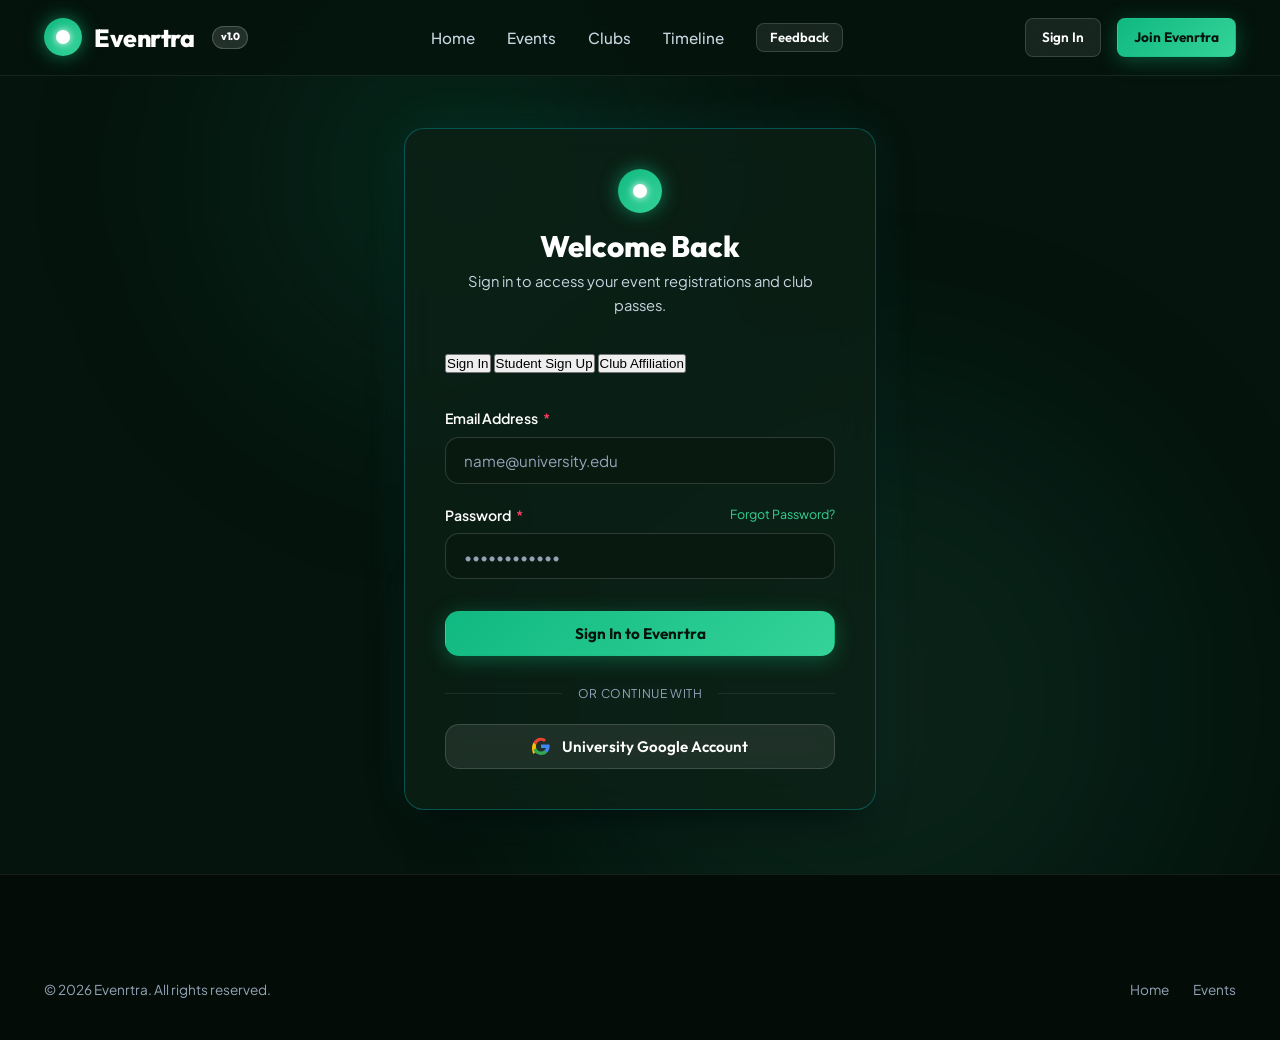
==== frontend/auth.html @ 6b5aac24 "Initial commit: Evenrtra university club event management web application" ====
<!DOCTYPE html>
<html lang="en">
<head>
  <meta charset="UTF-8">
  <meta name="viewport" content="width=device-width, initial-scale=1.0">
  <title>Authentication — Evenrtra</title>
  <meta name="description" content="Sign in or register as a student or university club on Evenrtra.">
  <link rel="stylesheet" href="css/main.css">
  <link rel="stylesheet" href="css/animations.css">
</head>
<body style="display:flex; flex-direction:column; min-height:100vh;">

  <!-- Dynamic Navigation Bar -->
  <div id="navbar-container"></div>

  <!-- Center Auth Box -->
  <main class="section" style="flex:1; display:flex; align-items:center; justify-content:center; padding-top:8rem; padding-bottom:4rem;">
    <div class="container" style="max-width: 520px;">
      
      <div class="glass-card" style="padding: 2.5rem; border-color: rgba(0, 242, 254, 0.25); box-shadow: var(--shadow-lg), 0 0 50px rgba(0,242,254,0.08);">
        
        <!-- Header -->
        <div style="text-align: center; margin-bottom: 2rem;">
          <div class="logo-orb" style="margin: 0 auto 1rem; width:44px; height:44px;"></div>
          <h2 style="font-size: 1.85rem; font-weight: 800; margin-bottom: 0.35rem;" id="auth-title">Welcome Back</h2>
          <p style="font-size: 0.92rem; color: var(--text-muted);" id="auth-subtitle">
            Sign in to access your event registrations and club passes.
          </p>
        </div>

        <!-- Mode Selector Tabs -->
        <div class="tabs-nav" style="justify-content: center; margin-bottom: 2rem;">
          <button class="tab-btn active" id="tab-login" onclick="switchMode('login')">Sign In</button>
          <button class="tab-btn" id="tab-register" onclick="switchMode('register')">Student Sign Up</button>
          <button class="tab-btn" id="tab-club" onclick="switchMode('club')">Club Affiliation</button>
        </div>

        <!-- Error Alert Box -->
        <div id="auth-error-box" style="display: none; background: rgba(244, 63, 94, 0.12); border: 1px solid rgba(244, 63, 94, 0.3); border-radius: var(--radius-md); padding: 0.85rem 1.1rem; color: var(--accent-rose); font-size: 0.88rem; margin-bottom: 1.5rem;"></div>

        <!-- 1. SIGN IN FORM -->
        <form id="form-login" onsubmit="handleLogin(event)">
          <div class="form-group">
            <label class="form-label">Email Address <span class="required">*</span></label>
            <input type="email" id="login-email" class="form-control" placeholder="name@university.edu" required autocomplete="email">
          </div>

          <div class="form-group">
            <div style="display:flex; justify-content:space-between; align-items:center; margin-bottom:0.4rem;">
              <label class="form-label" style="margin-bottom:0;">Password <span class="required">*</span></label>
              <a href="javascript:void(0)" onclick="handleForgotPassword()" style="font-size:0.78rem; color:var(--accent-cyan);">Forgot Password?</a>
            </div>
            <input type="password" id="login-password" class="form-control" placeholder="••••••••••••" required autocomplete="current-password">
          </div>

          <button type="submit" class="btn btn-primary" id="btn-login-submit" style="width:100%; margin-top:0.75rem;">
            <span>Sign In to Evenrtra</span>
          </button>
        </form>

        <!-- 2. STUDENT REGISTRATION FORM -->
        <form id="form-register" style="display: none;" onsubmit="handleStudentRegister(event)">
          <div class="form-group">
            <label class="form-label">Full Name <span class="required">*</span></label>
            <input type="text" id="reg-name" class="form-control" placeholder="Alex Morgan" required>
          </div>

          <div style="display:grid; grid-template-columns:1fr 1fr; gap:1rem;">
            <div class="form-group">
              <label class="form-label">Student ID <span class="required">*</span></label>
              <input type="text" id="reg-student-id" class="form-control" placeholder="STU-2026-042" required>
            </div>
            <div class="form-group">
              <label class="form-label">Department <span class="required">*</span></label>
              <input type="text" id="reg-department" class="form-control" placeholder="Computer Science" required>
            </div>
          </div>

          <div class="form-group">
            <label class="form-label">University Email <span class="required">*</span></label>
            <input type="email" id="reg-email" class="form-control" placeholder="alex.morgan@university.edu" required autocomplete="email">
          </div>

          <div style="display:grid; grid-template-columns:1fr 1fr; gap:1rem;">
            <div class="form-group">
              <label class="form-label">Password <span class="required">*</span></label>
              <input type="password" id="reg-password" class="form-control" placeholder="Min 8 chars (e.g. Student@123)" minlength="8" required>
              <p class="form-hint">At least 8 chars with uppercase, lowercase, and a number</p>
            </div>
            <div class="form-group">
              <label class="form-label">Confirm Password <span class="required">*</span></label>
              <input type="password" id="reg-confirm-password" class="form-control" placeholder="Confirm password" minlength="8" required>
            </div>
          </div>

          <button type="submit" class="btn btn-primary" id="btn-register-submit" style="width:100%; margin-top:0.75rem;">
            <span>Create Student Account</span>
          </button>
        </form>

        <!-- 3. CLUB REGISTRATION FORM -->
        <form id="form-club" style="display: none;" onsubmit="handleClubRegister(event)">
          <div class="form-group">
            <label class="form-label">Club / Society Name <span class="required">*</span></label>
            <input type="text" id="club-name" class="form-control" placeholder="Robotics & Autonomous Systems" required>
          </div>

          <div class="form-group">
            <label class="form-label">Category <span class="required">*</span></label>
            <select id="club-category" class="form-control" required>
              <option value="Technology">Technology &amp; Engineering</option>
              <option value="Cultural">Cultural, Music &amp; Drama</option>
              <option value="Sports">Sports &amp; Athletics</option>
              <option value="Academic">Academic &amp; Research</option>
              <option value="Leadership">Leadership &amp; Debating</option>
            </select>
          </div>

          <div class="form-group">
            <label class="form-label">Mission / Description <span class="required">*</span></label>
            <textarea id="club-desc" class="form-control" placeholder="Describe your club objectives, activities, and campus scope..." required></textarea>
          </div>

          <div class="form-group">
            <label class="form-label">Official Club Contact Email <span class="required">*</span></label>
            <input type="email" id="club-email" class="form-control" placeholder="robotics.club@university.edu" required>
          </div>

          <div style="border-top:1px solid var(--border-subtle); padding-top:1rem; margin-top:1rem;">
            <div style="font-size:0.85rem; font-weight:700; color:var(--accent-cyan); margin-bottom:0.75rem; text-transform:uppercase;">
              Lead Administrator Account
            </div>
            <div class="form-group">
              <label class="form-label">Admin Full Name <span class="required">*</span></label>
              <input type="text" id="club-admin-name" class="form-control" placeholder="President / Representative Name" required>
            </div>
            <div class="form-group">
              <label class="form-label">Admin Password <span class="required">*</span></label>
              <input type="password" id="club-admin-password" class="form-control" placeholder="Min 8 characters" minlength="8" required>
            </div>
          </div>

          <button type="submit" class="btn btn-accent" id="btn-club-submit" style="width:100%; margin-top:0.75rem;">
            <span>Submit Club Application</span>
          </button>
        </form>

        <!-- Social / Alternative Auth Divider -->
        <div style="display:flex; align-items:center; gap:1rem; margin:1.75rem 0 1.25rem;">
          <div style="flex:1; height:1px; background:var(--border-subtle);"></div>
          <span style="font-size:0.75rem; color:var(--text-dim); text-transform:uppercase; letter-spacing:0.05em;">Or continue with</span>
          <div style="flex:1; height:1px; background:var(--border-subtle);"></div>
        </div>

        <!-- Google Firebase Sign-In Button -->
        <button type="button" class="btn btn-glass" onclick="handleFirebaseSignIn()" style="width:100%; gap:0.75rem;">
          <svg width="18" height="18" viewBox="0 0 24 24"><path fill="#EA4335" d="M12 5c1.7 0 3 .7 3.9 1.5l2.9-2.9C17 2 14.7 1 12 1 7.5 1 3.7 3.6 1.9 7.3l3.7 2.9C6.5 7.4 9 5 12 5z"/><path fill="#4285F4" d="M23.5 12.3c0-.8-.1-1.6-.2-2.3H12v4.5h6.5c-.3 1.5-1.1 2.8-2.4 3.7l3.7 2.9c2.2-2 3.7-5 3.7-8.8z"/><path fill="#FBBC05" d="M5.6 14.8c-.2-.7-.4-1.5-.4-2.3 0-.8.1-1.6.4-2.3L1.9 7.3C.7 9.7 0 12.3 0 15s.7 5.3 1.9 7.7l3.7-2.9z"/><path fill="#34A853" d="M12 24c3.2 0 6-1.1 8-3l-3.7-2.9c-1.1.7-2.5 1.2-4.3 1.2-3 0-5.5-2-6.4-4.8L1.9 17.4C3.7 21.1 7.5 24 12 24z"/></svg>
          <span>University Google Account</span>
        </button>

      </div>

    </div>
  </main>

  <!-- Global Footer -->
  <footer class="footer">
    <div class="container footer-bottom" style="border-top:none;">
      <div>&copy; 2026 Evenrtra. All rights reserved.</div>
      <div style="display:flex; gap:1.5rem;">
        <a href="index.html">Home</a>
        <a href="events.html">Events</a>
      </div>
    </div>
  </footer>

  <!-- Scripts -->
  <script src="js/api.js"></script>
  <script src="js/navbar.js"></script>
  <script src="js/feedback.js"></script>
  <script>
    let currentMode = 'login';

    document.addEventListener('DOMContentLoaded', () => {
      const params = new URLSearchParams(window.location.search);
      const mode = params.get('mode');
      if (mode === 'register' || mode === 'club' || mode === 'login') {
        switchMode(mode);
      }
    });

    function showError(msg) {
      const box = document.getElementById('auth-error-box');
      if (msg) {
        box.innerText = msg;
        box.style.display = 'block';
      } else {
        box.style.display = 'none';
      }
    }

    function switchMode(mode) {
      currentMode = mode;
      showError('');

      const tabLogin = document.getElementById('tab-login');
      const tabReg = document.getElementById('tab-register');
      const tabClub = document.getElementById('tab-club');

      const formLogin = document.getElementById('form-login');
      const formReg = document.getElementById('form-register');
      const formClub = document.getElementById('form-club');

      const title = document.getElementById('auth-title');
      const sub = document.getElementById('auth-subtitle');

      tabLogin.classList.remove('active');
      tabReg.classList.remove('active');
      tabClub.classList.remove('active');

      formLogin.style.display = 'none';
      formReg.style.display = 'none';
      formClub.style.display = 'none';

      if (mode === 'login') {
        tabLogin.classList.add('active');
        formLogin.style.display = 'block';
        title.innerText = 'Welcome Back';
        sub.innerText = 'Sign in to access your event registrations and club passes.';
      } else if (mode === 'register') {
        tabReg.classList.add('active');
        formReg.style.display = 'block';
        title.innerText = 'Student Sign Up';
        sub.innerText = 'Create your verified student profile to register for campus events.';
      } else if (mode === 'club') {
        tabClub.classList.add('active');
        formClub.style.display = 'block';
        title.innerText = 'Club Affiliation';
        sub.innerText = 'Register your student society to host and coordinate events.';
      }
    }

    function redirectByRole(role) {
      if (role === 'club_admin') {
        window.location.href = 'dashboard-club.html';
      } else if (role === 'super_admin') {
        window.location.href = 'dashboard-admin.html';
      } else {
        window.location.href = 'dashboard-student.html';
      }
    }

    async function handleLogin(e) {
      e.preventDefault();
      showError('');
      const btn = document.getElementById('btn-login-submit');
      btn.disabled = true;
      btn.innerText = 'Signing In...';

      const email = document.getElementById('login-email').value.trim();
      const password = document.getElementById('login-password').value;

      try {
        const res = await window.api.post('/auth/login', { email, password });
        const user = res.data?.user;
        const token = res.data?.token;

        if (token) window.api.setToken(token);
        if (user) window.api.setUser(user);

        window.showToast(`Welcome back, ${user?.name || user?.email}!`, 'success');
        setTimeout(() => redirectByRole(user?.role), 500);
      } catch (err) {
        showError(err.message || 'Invalid email or password.');
      } finally {
        btn.disabled = false;
        btn.innerHTML = '<span>Sign In to Evenrtra</span>';
      }
    }

    async function handleStudentRegister(e) {
      e.preventDefault();
      showError('');

      const name = document.getElementById('reg-name').value.trim();
      const studentId = document.getElementById('reg-student-id').value.trim();
      const department = document.getElementById('reg-department').value.trim();
      const email = document.getElementById('reg-email').value.trim();
      const password = document.getElementById('reg-password').value;
      const confirmPassword = document.getElementById('reg-confirm-password').value;

      if (password !== confirmPassword) {
        showError('Passwords do not match. Please re-enter.');
        return;
      }

      const btn = document.getElementById('btn-register-submit');
      btn.disabled = true;
      btn.innerText = 'Creating Account...';

      const parts = name.split(' ');
      const firstName = parts[0] || name;
      const lastName = parts.slice(1).join(' ') || firstName;

      try {
        const res = await window.api.post('/auth/register/student', {
          first_name: firstName,
          last_name: lastName,
          name: name,
          registration_number: studentId,
          student_id: studentId,
          department: department,
          email: email,
          password: password
        });

        const user = res.data?.user;
        const token = res.data?.token;

        if (token) window.api.setToken(token);
        if (user) window.api.setUser(user);

        window.showToast('Student account created successfully!', 'success');
        setTimeout(() => redirectByRole('student'), 500);
      } catch (err) {
        showError(err.message || 'Registration failed.');
      } finally {
        btn.disabled = false;
        btn.innerHTML = '<span>Create Student Account</span>';
      }
    }

    async function handleClubRegister(e) {
      e.preventDefault();
      showError('');

      const clubName = document.getElementById('club-name').value.trim();
      const category = document.getElementById('club-category').value;
      const description = document.getElementById('club-desc').value.trim();
      const contactEmail = document.getElementById('club-email').value.trim();
      const adminName = document.getElementById('club-admin-name').value.trim();
      const adminPassword = document.getElementById('club-admin-password').value;

      const btn = document.getElementById('btn-club-submit');
      btn.disabled = true;
      btn.innerText = 'Submitting Application...';

      try {
        const res = await window.api.post('/auth/register/club', {
          club_name: clubName,
          name: clubName,
          category: category,
          club_description: description,
          description: description,
          email: contactEmail,
          contact_email: contactEmail,
          password: adminPassword,
          admin_name: adminName,
          admin_password: adminPassword
        });

        const user = res.data?.user;
        const token = res.data?.token;

        if (token) window.api.setToken(token);
        if (user) window.api.setUser(user);

        window.showToast('Club application submitted! Welcome to Evenrtra.', 'success');
        setTimeout(() => redirectByRole('club_admin'), 600);
      } catch (err) {
        showError(err.message || 'Club registration failed.');
      } finally {
        btn.disabled = false;
        btn.innerHTML = '<span>Submit Club Application</span>';
      }
    }

    async function handleFirebaseSignIn() {
      // Direct demo sign in or trigger Firebase Auth popup
      window.showToast('Connecting to University Google Identity Provider...', 'info');
      // If Firebase project ID is active, will verify token via /api/v1/auth/firebase
      // Otherwise provide instant hint
      setTimeout(() => {
        showError('Google SSO requires FIREBASE_PROJECT_ID configuration. You can also sign in directly using email and password.');
      }, 1000);
    }

    async function handleForgotPassword() {
      const email = prompt('Enter your registered email address to receive password reset instructions:');
      if (email) {
        try {
          await window.api.post('/auth/forgot-password', { email });
          window.showToast('Password reset link sent if account exists.', 'info');
        } catch {
          window.showToast('Password reset instructions processed.', 'info');
        }
      }
    }
  </script>
</body>
</html>
---- frontend/css/main.css ----
/* ===================================================================
   EVENRTRA - Premium Dark Green & White Layer Design System
   "All clubs/events revolving around one platform"
   "Innovation, collaboration and leadership"
   =================================================================== */

@import url('https://fonts.googleapis.com/css2?family=Outfit:wght@300;400;500;600;700;800;900&family=Plus+Jakarta+Sans:wght@400;500;600;700&family=JetBrains+Mono:wght@400;600&display=swap');

:root {
  /* Color Palette - Deep Forest Obsidian & Luminous Mint */
  --bg-primary: #05140d;
  --bg-secondary: #091e14;
  --bg-surface: #0e2b1d;
  --bg-card: rgba(12, 33, 23, 0.78);
  --bg-card-hover: rgba(16, 44, 31, 0.88);
  --bg-glass: rgba(12, 33, 23, 0.65);
  --bg-glass-strong: rgba(7, 20, 13, 0.9);
  --bg-input: rgba(9, 26, 17, 0.95);

  /* White Layers */
  --white-layer-subtle: rgba(255, 255, 255, 0.04);
  --white-layer-mid: rgba(255, 255, 255, 0.08);
  --white-layer-high: rgba(255, 255, 255, 0.14);
  --white-solid: #ffffff;

  /* Primary Brand Accents - Emerald, Mint & Pure White */
  --accent-cyan: #34d399; /* Mint alias */
  --accent-blue: #10b981; /* Emerald alias */
  --accent-green: #10b981;
  --accent-emerald: #10b981;
  --accent-mint: #34d399;
  --accent-pine: #059669;
  --accent-light: #a7f3d0;
  --accent-purple: #34d399; /* Remapped to mint for theme coherence */
  --accent-magenta: #10b981;
  --accent-amber: #f59e0b;
  --accent-rose: #f43f5e;

  /* Gradients */
  --grad-primary: linear-gradient(135deg, #10b981 0%, #34d399 100%);
  --grad-accent: linear-gradient(135deg, #059669 0%, #10b981 50%, #34d399 100%);
  --grad-white: linear-gradient(135deg, #ffffff 0%, #e2e8f0 100%);
  --grad-white-layer: linear-gradient(135deg, rgba(255, 255, 255, 0.16) 0%, rgba(255, 255, 255, 0.04) 100%);
  --grad-cosmic: linear-gradient(135deg, #05140d 0%, #0d2e1f 50%, #10b981 100%);
  --grad-dark: linear-gradient(180deg, rgba(5, 20, 13, 0.6) 0%, #05140d 100%);
  --grad-card-border: linear-gradient(135deg, rgba(255, 255, 255, 0.25) 0%, rgba(16, 185, 129, 0.3) 50%, rgba(255, 255, 255, 0.1) 100%);
  --grad-glow: radial-gradient(circle at 50% 50%, rgba(16, 185, 129, 0.18) 0%, transparent 70%);

  /* Typography */
  --font-heading: 'Outfit', sans-serif;
  --font-body: 'Plus Jakarta Sans', sans-serif;
  --font-mono: 'JetBrains Mono', monospace;

  /* Text Colors */
  --text-main: #ffffff;
  --text-muted: #cbd5e1;
  --text-dim: #94a3b8;
  --text-inverse: #05140d;

  /* Borders & Shadows - Crisp White Layer Highlights */
  --border-subtle: rgba(255, 255, 255, 0.08);
  --border-glass: rgba(255, 255, 255, 0.15);
  --border-white-layer: rgba(255, 255, 255, 0.22);
  --border-accent: rgba(16, 185, 129, 0.4);
  --shadow-sm: 0 4px 6px -1px rgba(0, 0, 0, 0.4), 0 2px 4px -2px rgba(0, 0, 0, 0.4);
  --shadow-lg: 0 20px 40px -15px rgba(0, 0, 0, 0.8);
  --shadow-glow: 0 0 25px rgba(16, 185, 129, 0.3);
  --shadow-glow-white: 0 0 25px rgba(255, 255, 255, 0.2);

  /* Dimensions & Radius */
  --radius-sm: 8px;
  --radius-md: 14px;
  --radius-lg: 20px;
  --radius-full: 9999px;
  --container-max: 1240px;
  --nav-height: 76px;

  /* Transitions */
  --transition-fast: 0.18s ease;
  --transition-normal: 0.3s cubic-bezier(0.16, 1, 0.3, 1);
  --transition-slow: 0.5s cubic-bezier(0.16, 1, 0.3, 1);
}

/* Reset & Base */
*, *::before, *::after {
  box-sizing: border-box;
  margin: 0;
  padding: 0;
}

html {
  scroll-behavior: smooth;
  font-size: 16px;
  background-color: var(--bg-primary);
  color: var(--text-main);
}

body {
  font-family: var(--font-body);
  line-height: 1.6;
  background-color: var(--bg-primary);
  color: var(--text-main);
  overflow-x: hidden;
  min-height: 100vh;
  position: relative;
  -webkit-font-smoothing: antialiased;
}

/* Ambient Background Lights - Deep Emerald & Pure White Halo */
body::before {
  content: '';
  position: fixed;
  top: -150px;
  left: 10%;
  width: 650px;
  height: 650px;
  background: radial-gradient(circle, rgba(16, 185, 129, 0.14) 0%, transparent 70%);
  border-radius: 50%;
  filter: blur(90px);
  pointer-events: none;
  z-index: 0;
}

body::after {
  content: '';
  position: fixed;
  bottom: -150px;
  right: 5%;
  width: 700px;
  height: 700px;
  background: radial-gradient(circle, rgba(255, 255, 255, 0.05) 0%, rgba(5, 150, 105, 0.12) 50%, transparent 70%);
  border-radius: 50%;
  filter: blur(100px);
  pointer-events: none;
  z-index: 0;
}

/* Typography Helpers */
h1, h2, h3, h4, h5, h6 {
  font-family: var(--font-heading);
  color: var(--text-main);
  font-weight: 700;
  line-height: 1.2;
}

a {
  color: inherit;
  text-decoration: none;
  transition: color var(--transition-fast);
}

p {
  color: var(--text-muted);
}

.text-gradient {
  background: var(--grad-primary);
  -webkit-background-clip: text;
  -webkit-text-fill-color: transparent;
  display: inline-block;
}

.text-gradient-accent {
  background: linear-gradient(135deg, #ffffff 0%, #a7f3d0 100%);
  -webkit-background-clip: text;
  -webkit-text-fill-color: transparent;
  display: inline-block;
}

.text-gradient-white {
  background: var(--grad-white);
  -webkit-background-clip: text;
  -webkit-text-fill-color: transparent;
  display: inline-block;
}

.text-gradient-cosmic {
  background: linear-gradient(135deg, #34d399 0%, #ffffff 50%, #10b981 100%);
  -webkit-background-clip: text;
  -webkit-text-fill-color: transparent;
  display: inline-block;
}

/* Layout Containers */
.container {
  width: 100%;
  max-width: var(--container-max);
  margin: 0 auto;
  padding: 0 1.5rem;
  position: relative;
  z-index: 1;
}

.section {
  padding: 5.5rem 0;
  position: relative;
  z-index: 1;
}

.section-header {
  text-align: center;
  max-width: 680px;
  margin: 0 auto 3.5rem;
}

.section-badge {
  display: inline-flex;
  align-items: center;
  gap: 0.5rem;
  padding: 0.35rem 1rem;
  background: rgba(255, 255, 255, 0.08);
  border: 1px solid rgba(255, 255, 255, 0.18);
  border-radius: var(--radius-full);
  font-size: 0.8rem;
  font-weight: 600;
  letter-spacing: 0.05em;
  text-transform: uppercase;
  color: #ffffff;
  margin-bottom: 1rem;
  backdrop-filter: blur(10px);
}

.section-title {
  font-size: 2.5rem;
  margin-bottom: 1rem;
  letter-spacing: -0.02em;
  color: #ffffff;
}

.section-desc {
  font-size: 1.1rem;
  color: var(--text-muted);
}

/* White Layer Cards & Glassmorphism */
.glass-card {
  background: var(--bg-card);
  backdrop-filter: blur(18px);
  -webkit-backdrop-filter: blur(18px);
  border: 1px solid var(--border-glass);
  border-radius: var(--radius-lg);
  padding: 1.75rem;
  box-shadow: var(--shadow-sm);
  transition: all var(--transition-normal);
  position: relative;
  overflow: hidden;
}

.glass-card:hover {
  background: var(--bg-card-hover);
  border-color: rgba(255, 255, 255, 0.25);
  box-shadow: var(--shadow-lg), 0 0 30px rgba(16, 185, 129, 0.12);
  transform: translateY(-4px);
}

.glass-card::before {
  content: '';
  position: absolute;
  top: 0;
  left: 0;
  right: 0;
  height: 2px;
  background: linear-gradient(90deg, transparent, rgba(255, 255, 255, 0.4), transparent);
  opacity: 0;
  transition: opacity var(--transition-normal);
}

.glass-card:hover::before {
  opacity: 1;
}

/* Distinct White Layer Overlay Element */
.white-layer {
  background: var(--white-layer-mid);
  border: 1px solid var(--border-white-layer);
  border-radius: var(--radius-md);
  backdrop-filter: blur(12px);
}

/* Navigation Bar */
.navbar {
  position: fixed;
  top: 0;
  left: 0;
  right: 0;
  height: var(--nav-height);
  background: rgba(5, 20, 13, 0.85);
  backdrop-filter: blur(20px);
  -webkit-backdrop-filter: blur(20px);
  border-bottom: 1px solid var(--border-subtle);
  z-index: 1000;
  display: flex;
  align-items: center;
  transition: all var(--transition-normal);
}

.navbar.scrolled {
  background: rgba(5, 20, 13, 0.98);
  border-bottom-color: var(--border-glass);
  box-shadow: 0 10px 30px rgba(0, 0, 0, 0.6);
}

.navbar-inner {
  display: flex;
  align-items: center;
  justify-content: space-between;
  width: 100%;
}

.brand-logo {
  display: flex;
  align-items: center;
  gap: 0.75rem;
  font-family: var(--font-heading);
  font-size: 1.55rem;
  font-weight: 800;
  letter-spacing: -0.02em;
  color: var(--text-main);
}

.logo-orb {
  width: 38px;
  height: 38px;
  border-radius: 50%;
  background: var(--grad-primary);
  display: flex;
  align-items: center;
  justify-content: center;
  box-shadow: 0 0 18px rgba(16, 185, 129, 0.6);
  position: relative;
}

.logo-orb::after {
  content: '';
  width: 14px;
  height: 14px;
  border-radius: 50%;
  background: #ffffff;
  box-shadow: 0 0 8px #ffffff;
}

.brand-tag {
  font-size: 0.65rem;
  color: #ffffff;
  background: rgba(255, 255, 255, 0.12);
  padding: 0.15rem 0.5rem;
  border-radius: var(--radius-full);
  margin-left: 0.4rem;
  border: 1px solid rgba(255, 255, 255, 0.2);
}

.nav-links {
  display: flex;
  align-items: center;
  gap: 2rem;
  list-style: none;
}

.nav-link {
  font-size: 0.95rem;
  font-weight: 500;
  color: var(--text-muted);
  position: relative;
  padding: 0.5rem 0;
}

.nav-link:hover, .nav-link.active {
  color: var(--text-main);
}

.nav-link.active::after {
  content: '';
  position: absolute;
  bottom: 0;
  left: 0;
  right: 0;
  height: 2px;
  background: #ffffff;
  border-radius: var(--radius-full);
  box-shadow: 0 0 10px rgba(255, 255, 255, 0.8);
}

.nav-actions {
  display: flex;
  align-items: center;
  gap: 1rem;
}

/* Buttons */
.btn {
  display: inline-flex;
  align-items: center;
  justify-content: center;
  gap: 0.5rem;
  padding: 0.75rem 1.5rem;
  font-family: var(--font-heading);
  font-size: 0.95rem;
  font-weight: 600;
  border-radius: var(--radius-md);
  border: 1px solid transparent;
  cursor: pointer;
  transition: all var(--transition-normal);
  text-decoration: none;
  white-space: nowrap;
}

.btn-sm {
  padding: 0.45rem 1rem;
  font-size: 0.85rem;
  border-radius: var(--radius-sm);
}

.btn-lg {
  padding: 0.95rem 2rem;
  font-size: 1.05rem;
  border-radius: var(--radius-md);
}

/* White Layer High-Contrast Button */
.btn-white {
  background: #ffffff;
  color: #05140d;
  font-weight: 700;
  box-shadow: 0 4px 20px rgba(255, 255, 255, 0.25);
  border: 1px solid rgba(255, 255, 255, 0.5);
}

.btn-white:hover {
  transform: translateY(-2px);
  background: #f8fafc;
  box-shadow: 0 8px 25px rgba(255, 255, 255, 0.4);
}

.btn-primary {
  background: var(--grad-primary);
  color: #05140d;
  font-weight: 700;
  box-shadow: 0 4px 20px rgba(16, 185, 129, 0.35);
}

.btn-primary:hover {
  transform: translateY(-2px);
  box-shadow: 0 8px 25px rgba(16, 185, 129, 0.5);
  filter: brightness(1.08);
}

.btn-accent {
  background: linear-gradient(135deg, #ffffff 0%, #a7f3d0 100%);
  color: #05140d;
  font-weight: 700;
  box-shadow: 0 4px 20px rgba(255, 255, 255, 0.2);
}

.btn-accent:hover {
  transform: translateY(-2px);
  box-shadow: 0 8px 25px rgba(255, 255, 255, 0.35);
}

.btn-glass {
  background: rgba(255, 255, 255, 0.08);
  color: #ffffff;
  border: 1px solid var(--border-glass);
  backdrop-filter: blur(10px);
}

.btn-glass:hover {
  background: rgba(255, 255, 255, 0.16);
  border-color: rgba(255, 255, 255, 0.35);
  transform: translateY(-2px);
}

.btn-danger {
  background: rgba(244, 63, 94, 0.15);
  color: var(--accent-rose);
  border: 1px solid rgba(244, 63, 94, 0.3);
}

.btn-danger:hover {
  background: rgba(244, 63, 94, 0.25);
  border-color: var(--accent-rose);
}

.btn-success {
  background: rgba(16, 185, 129, 0.15);
  color: var(--accent-emerald);
  border: 1px solid rgba(16, 185, 129, 0.3);
}

.btn-success:hover {
  background: rgba(16, 185, 129, 0.25);
  border-color: var(--accent-emerald);
}

/* User Pill in Navbar */
.user-menu-pill {
  display: flex;
  align-items: center;
  gap: 0.65rem;
  padding: 0.4rem 0.9rem;
  background: rgba(255, 255, 255, 0.08);
  border: 1px solid var(--border-glass);
  border-radius: var(--radius-full);
  cursor: pointer;
  transition: all var(--transition-fast);
}

.user-menu-pill:hover {
  background: rgba(255, 255, 255, 0.16);
  border-color: rgba(255, 255, 255, 0.35);
}

.user-avatar-circle {
  width: 28px;
  height: 28px;
  border-radius: 50%;
  background: var(--grad-primary);
  display: flex;
  align-items: center;
  justify-content: center;
  font-weight: 700;
  font-size: 0.75rem;
  color: #05140d;
}

.user-role-badge {
  font-size: 0.7rem;
  padding: 0.1rem 0.5rem;
  border-radius: var(--radius-full);
  font-weight: 600;
  text-transform: uppercase;
}

.role-student { background: rgba(52, 211, 153, 0.2); color: #34d399; }
.role-club_admin { background: rgba(255, 255, 255, 0.2); color: #ffffff; }
.role-super_admin { background: rgba(16, 185, 129, 0.25); color: #6ee7b7; }

/* Form Controls */
.form-group {
  margin-bottom: 1.25rem;
}

.form-label {
  display: block;
  font-size: 0.88rem;
  font-weight: 600;
  color: var(--text-main);
  margin-bottom: 0.5rem;
}

.form-label .required {
  color: var(--accent-rose);
  margin-left: 0.2rem;
}

.form-control {
  width: 100%;
  padding: 0.8rem 1.1rem;
  background: var(--bg-input);
  border: 1px solid var(--border-glass);
  border-radius: var(--radius-md);
  color: var(--text-main);
  font-family: var(--font-body);
  font-size: 0.95rem;
  transition: all var(--transition-fast);
}

.form-control:focus {
  outline: none;
  border-color: rgba(255, 255, 255, 0.5);
  box-shadow: 0 0 0 3px rgba(255, 255, 255, 0.12);
  background: rgba(13, 36, 24, 0.98);
}

.form-control::placeholder {
  color: var(--text-dim);
}

select.form-control {
  appearance: none;
  background-image: url("data:image/svg+xml,%3Csvg xmlns='http://www.w3.org/2000/svg' width='16' height='16' viewBox='0 0 24 24' fill='none' stroke='%23ffffff' stroke-width='2' stroke-linecap='round' stroke-linejoin='round'%3E%3Cpolyline points='6 9 12 15 18 9'%3E%3C/polyline%3E%3C/svg%3E");
  background-repeat: no-repeat;
  background-position: right 1rem center;
  padding-right: 2.5rem;
}

textarea.form-control {
  min-height: 110px;
  resize: vertical;
}

.form-hint {
  font-size: 0.8rem;
  color: var(--text-dim);
  margin-top: 0.35rem;
}

.form-error {
  font-size: 0.8rem;
  color: var(--accent-rose);
  margin-top: 0.35rem;
}

/* Badges */
.badge {
  display: inline-flex;
  align-items: center;
  gap: 0.35rem;
  padding: 0.25rem 0.65rem;
  font-size: 0.75rem;
  font-weight: 600;
  border-radius: var(--radius-full);
}

.badge-cyan { background: rgba(52, 211, 153, 0.16); color: #34d399; border: 1px solid rgba(52, 211, 153, 0.3); }
.badge-purple { background: rgba(255, 255, 255, 0.1); color: #ffffff; border: 1px solid rgba(255, 255, 255, 0.2); }
.badge-emerald { background: rgba(16, 185, 129, 0.18); color: var(--accent-emerald); border: 1px solid rgba(16, 185, 129, 0.35); }
.badge-amber { background: rgba(245, 158, 11, 0.15); color: var(--accent-amber); border: 1px solid rgba(245, 158, 11, 0.3); }
.badge-rose { background: rgba(244, 63, 94, 0.15); color: var(--accent-rose); border: 1px solid rgba(244, 63, 94, 0.3); }

/* Modal Backdrop */
.modal-overlay {
  position: fixed;
  inset: 0;
  background: rgba(3, 10, 6, 0.88);
  backdrop-filter: blur(8px);
  -webkit-backdrop-filter: blur(8px);
  z-index: 2000;
  display: flex;
  align-items: center;
  justify-content: center;
  padding: 1.5rem;
  opacity: 0;
  visibility: hidden;
  transition: all var(--transition-normal);
}

.modal-overlay.active {
  opacity: 1;
  visibility: visible;
}

.modal-box {
  background: var(--bg-secondary);
  border: 1px solid var(--border-glass);
  border-radius: var(--radius-lg);
  width: 100%;
  max-width: 580px;
  max-height: 90vh;
  overflow-y: auto;
  box-shadow: var(--shadow-lg), 0 0 50px rgba(16, 185, 129, 0.12);
  transform: scale(0.95) translateY(10px);
  transition: all var(--transition-normal);
  padding: 2rem;
  position: relative;
}

.modal-overlay.active .modal-box {
  transform: scale(1) translateY(0);
}

.modal-close-btn {
  position: absolute;
  top: 1.25rem;
  right: 1.25rem;
  background: transparent;
  border: none;
  color: var(--text-dim);
  cursor: pointer;
  font-size: 1.5rem;
  line-height: 1;
  transition: color var(--transition-fast);
}

.modal-close-btn:hover {
  color: var(--text-main);
}

/* Toast Notifications */
#toast-container {
  position: fixed;
  bottom: 2rem;
  right: 2rem;
  z-index: 3000;
  display: flex;
  flex-direction: column;
  gap: 0.75rem;
  pointer-events: none;
}

.toast {
  pointer-events: auto;
  background: var(--bg-secondary);
  border: 1px solid var(--border-glass);
  padding: 1rem 1.4rem;
  border-radius: var(--radius-md);
  box-shadow: var(--shadow-lg);
  display: flex;
  align-items: center;
  gap: 0.75rem;
  min-width: 300px;
  max-width: 420px;
  animation: slideInToast 0.3s cubic-bezier(0.16, 1, 0.3, 1) forwards;
}

.toast.toast-success { border-left: 4px solid var(--accent-emerald); }
.toast.toast-error { border-left: 4px solid var(--accent-rose); }
.toast.toast-info { border-left: 4px solid #ffffff; }

@keyframes slideInToast {
  from { transform: translateX(100%); opacity: 0; }
  to { transform: translateX(0); opacity: 1; }
}

/* Footer */
.footer {
  background: #030c07;
  border-top: 1px solid var(--border-subtle);
  padding: 4.5rem 0 2.5rem;
  position: relative;
  z-index: 1;
}

.footer-grid {
  display: grid;
  grid-template-columns: 2fr 1fr 1fr 1.2fr;
  gap: 3rem;
  margin-bottom: 3.5rem;
}

.footer-brand p {
  margin: 1rem 0 1.5rem;
  max-width: 320px;
  font-size: 0.95rem;
}

.footer-title {
  font-size: 1.05rem;
  font-weight: 700;
  margin-bottom: 1.25rem;
  color: #ffffff;
}

.footer-links {
  list-style: none;
  display: flex;
  flex-direction: column;
  gap: 0.75rem;
}

.footer-links a {
  color: var(--text-muted);
  font-size: 0.9rem;
}

.footer-links a:hover {
  color: #ffffff;
}

.footer-bottom {
  border-top: 1px solid var(--border-subtle);
  padding-top: 2rem;
  display: flex;
  align-items: center;
  justify-content: space-between;
  font-size: 0.85rem;
  color: var(--text-dim);
}

/* Responsive Media Queries */
@media (max-width: 992px) {
  .footer-grid {
    grid-template-columns: 1fr 1fr;
    gap: 2.5rem;
  }
  .nav-links {
    display: none;
  }
  .mobile-menu-btn {
    display: flex;
  }
}

@media (max-width: 640px) {
  .section {
    padding: 3.5rem 0;
  }
  .section-title {
    font-size: 2rem;
  }
  .footer-grid {
    grid-template-columns: 1fr;
  }
  .footer-bottom {
    flex-direction: column;
    gap: 1rem;
    text-align: center;
  }
}
---- frontend/css/animations.css ----
/* ===================================================================
   EVENRTRA - Orbit & Nebula Animations
   "All clubs/events revolving around one platform"
   Theme: Dark Green Obsidian & Crisp White Layer
   =================================================================== */

/* Central Revolving Orbit System */
.orbit-stage {
  position: relative;
  width: 100%;
  max-width: 540px;
  height: 500px;
  margin: 0 auto;
  display: flex;
  align-items: center;
  justify-content: center;
}

/* Center Evenrtra Core Sun/Portal */
.orbit-core {
  width: 126px;
  height: 126px;
  border-radius: 50%;
  background: radial-gradient(circle, #ffffff 0%, #a7f3d0 25%, #34d399 50%, #059669 80%, #064e3b 100%);
  display: flex;
  flex-direction: column;
  align-items: center;
  justify-content: center;
  box-shadow:
    0 0 45px rgba(52, 211, 153, 0.7),
    0 0 85px rgba(16, 185, 129, 0.4),
    0 0 20px rgba(255, 255, 255, 0.6),
    inset 0 0 20px #ffffff;
  position: relative;
  z-index: 10;
  animation: corePulse 4s ease-in-out infinite;
  text-align: center;
  cursor: pointer;
  border: 3px solid rgba(255, 255, 255, 0.9);
}

.orbit-core .core-title {
  font-family: var(--font-heading);
  font-size: 1.15rem;
  font-weight: 900;
  color: #05140d;
  letter-spacing: -0.02em;
}

.orbit-core .core-sub {
  font-size: 0.62rem;
  font-weight: 800;
  color: #064e3b;
  text-transform: uppercase;
  letter-spacing: 0.08em;
  opacity: 0.95;
}

@keyframes corePulse {
  0%, 100% {
    transform: scale(1);
    box-shadow:
      0 0 35px rgba(52, 211, 153, 0.5),
      0 0 70px rgba(16, 185, 129, 0.35),
      0 0 15px rgba(255, 255, 255, 0.4);
  }
  50% {
    transform: scale(1.06);
    box-shadow:
      0 0 60px rgba(52, 211, 153, 0.85),
      0 0 110px rgba(16, 185, 129, 0.6),
      0 0 30px rgba(255, 255, 255, 0.7);
  }
}

/* Rings */
.orbit-ring {
  position: absolute;
  border-radius: 50%;
  border: 1px dashed rgba(255, 255, 255, 0.2);
  top: 50%;
  left: 50%;
  transform: translate(-50%, -50%);
  pointer-events: none;
}

.orbit-ring.ring-1 {
  width: 250px;
  height: 250px;
  border-color: rgba(255, 255, 255, 0.28);
  animation: rotateRing 26s linear infinite;
}

.orbit-ring.ring-2 {
  width: 380px;
  height: 380px;
  border-style: solid;
  border-color: rgba(52, 211, 153, 0.3);
  box-shadow: inset 0 0 20px rgba(52, 211, 153, 0.05);
  animation: rotateRingRev 38s linear infinite;
}

.orbit-ring.ring-3 {
  width: 490px;
  height: 490px;
  border-style: dotted;
  border-color: rgba(255, 255, 255, 0.18);
  animation: rotateRing 52s linear infinite;
}

@keyframes rotateRing {
  from { transform: translate(-50%, -50%) rotate(0deg); }
  to { transform: translate(-50%, -50%) rotate(360deg); }
}

@keyframes rotateRingRev {
  from { transform: translate(-50%, -50%) rotate(360deg); }
  to { transform: translate(-50%, -50%) rotate(0deg); }
}

/* Satellites / Orbiting Club & Event Badges */
.orbit-satellite {
  position: absolute;
  pointer-events: auto;
  display: flex;
  align-items: center;
  gap: 0.5rem;
  padding: 0.55rem 0.95rem;
  background: rgba(12, 33, 23, 0.88);
  border: 1px solid rgba(255, 255, 255, 0.22);
  backdrop-filter: blur(14px);
  border-radius: var(--radius-full);
  box-shadow: 0 8px 24px rgba(0, 0, 0, 0.5), inset 0 1px 0 rgba(255, 255, 255, 0.18);
  font-size: 0.82rem;
  font-weight: 600;
  color: #ffffff;
  white-space: nowrap;
  transition: transform 0.2s, border-color 0.2s, box-shadow 0.2s;
  cursor: pointer;
}

.orbit-satellite:hover {
  transform: scale(1.15) !important;
  border-color: #ffffff;
  box-shadow: 0 0 25px rgba(52, 211, 153, 0.6), 0 0 15px rgba(255, 255, 255, 0.4);
  z-index: 20;
}

.orbit-satellite .sat-icon {
  width: 24px;
  height: 24px;
  border-radius: 50%;
  display: flex;
  align-items: center;
  justify-content: center;
  font-size: 0.75rem;
  font-weight: 700;
}

/* Float Variations */
.float-subtle {
  animation: floatSubtle 6s ease-in-out infinite;
}

@keyframes floatSubtle {
  0%, 100% { transform: translateY(0); }
  50% { transform: translateY(-10px); }
}

/* Glowing Border Sweep */
.border-glow-sweep {
  position: relative;
}

.border-glow-sweep::after {
  content: '';
  position: absolute;
  inset: -1px;
  border-radius: inherit;
  background: linear-gradient(90deg, transparent, #ffffff, var(--accent-mint), transparent);
  background-size: 200% 100%;
  animation: glowSweep 3s linear infinite;
  z-index: -1;
  opacity: 0.6;
}

@keyframes glowSweep {
  0% { background-position: 200% 0; }
  100% { background-position: -200% 0; }
}

/* Countdown Ticker Box */
.countdown-box {
  display: flex;
  align-items: center;
  gap: 0.5rem;
}

.countdown-unit {
  display: flex;
  flex-direction: column;
  align-items: center;
  background: rgba(12, 33, 23, 0.9);
  border: 1px solid var(--border-white-layer);
  box-shadow: inset 0 1px 0 rgba(255, 255, 255, 0.15);
  padding: 0.4rem 0.65rem;
  border-radius: var(--radius-sm);
  min-width: 48px;
}

.countdown-value {
  font-family: var(--font-mono);
  font-size: 1.15rem;
  font-weight: 700;
  color: var(--accent-mint);
  line-height: 1.1;
}

.countdown-label {
  font-size: 0.62rem;
  color: var(--text-muted);
  text-transform: uppercase;
  letter-spacing: 0.05em;
  margin-top: 0.15rem;
}

/* Timeline Vertical Line & Pulse Node */
.timeline-track {
  position: relative;
  padding-left: 2.5rem;
}

.timeline-track::before {
  content: '';
  position: absolute;
  top: 0;
  bottom: 0;
  left: 11px;
  width: 2px;
  background: linear-gradient(180deg, var(--accent-mint) 0%, rgba(255, 255, 255, 0.35) 60%, transparent 100%);
}

.timeline-node {
  position: relative;
  margin-bottom: 2.25rem;
}

.timeline-dot {
  position: absolute;
  left: -2.5rem;
  top: 0.3rem;
  width: 24px;
  height: 24px;
  border-radius: 50%;
  background: var(--bg-primary);
  border: 2px solid var(--accent-mint);
  display: flex;
  align-items: center;
  justify-content: center;
  box-shadow: 0 0 14px rgba(52, 211, 153, 0.5), 0 0 6px rgba(255, 255, 255, 0.4);
}

.timeline-dot::after {
  content: '';
  width: 8px;
  height: 8px;
  border-radius: 50%;
  background: #ffffff;
}

/* Shimmer Loading Skeleton */
.skeleton {
  background: linear-gradient(90deg, rgba(255,255,255,0.04) 25%, rgba(255,255,255,0.12) 50%, rgba(255,255,255,0.04) 75%);
  background-size: 200% 100%;
  animation: skeletonShimmer 1.5s infinite;
  border-radius: var(--radius-sm);
}

@keyframes skeletonShimmer {
  0% { background-position: 200% 0; }
  100% { background-position: -200% 0; }
}
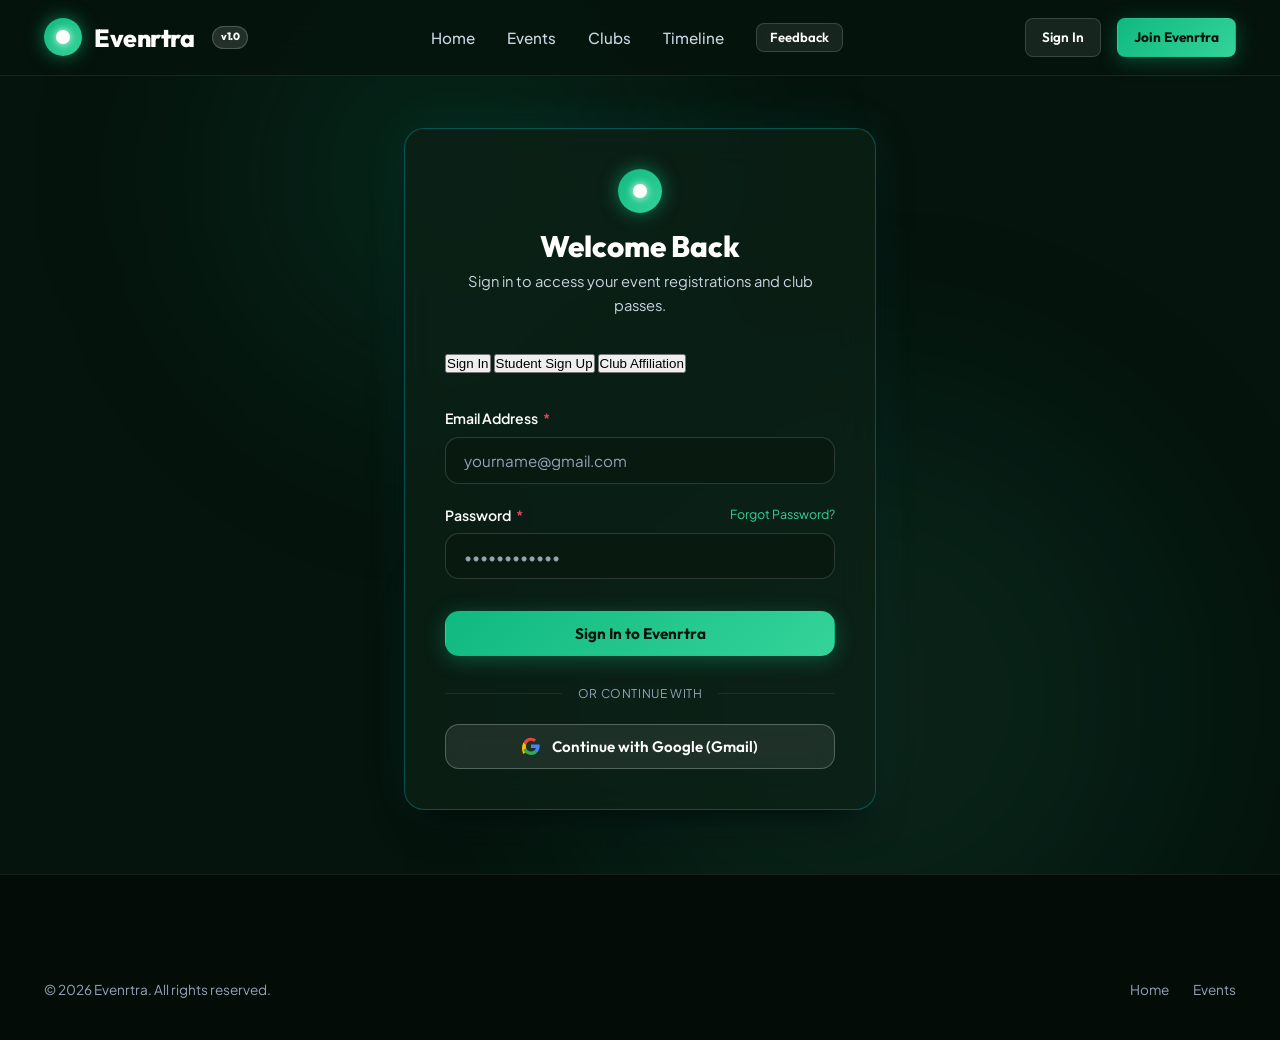
==== commit 0d3eb599: "Support direct Gmail and Google sign-in without Firebase configuration" ====
--- a/frontend/auth.html
+++ b/frontend/auth.html
@@ -42,7 +42,7 @@
         <form id="form-login" onsubmit="handleLogin(event)">
           <div class="form-group">
             <label class="form-label">Email Address <span class="required">*</span></label>
-            <input type="email" id="login-email" class="form-control" placeholder="name@university.edu" required autocomplete="email">
+            <input type="email" id="login-email" class="form-control" placeholder="yourname@gmail.com" required autocomplete="email">
           </div>
 
           <div class="form-group">
@@ -77,8 +77,8 @@
           </div>
 
           <div class="form-group">
-            <label class="form-label">University Email <span class="required">*</span></label>
-            <input type="email" id="reg-email" class="form-control" placeholder="alex.morgan@university.edu" required autocomplete="email">
+            <label class="form-label">Email Address (Gmail or Personal) <span class="required">*</span></label>
+            <input type="email" id="reg-email" class="form-control" placeholder="yourname@gmail.com" required autocomplete="email">
           </div>
 
           <div style="display:grid; grid-template-columns:1fr 1fr; gap:1rem;">
@@ -123,7 +123,7 @@
 
           <div class="form-group">
             <label class="form-label">Official Club Contact Email <span class="required">*</span></label>
-            <input type="email" id="club-email" class="form-control" placeholder="robotics.club@university.edu" required>
+            <input type="email" id="club-email" class="form-control" placeholder="club.contact@gmail.com" required>
           </div>
 
           <div style="border-top:1px solid var(--border-subtle); padding-top:1rem; margin-top:1rem;">
@@ -152,16 +152,52 @@
           <div style="flex:1; height:1px; background:var(--border-subtle);"></div>
         </div>
 
-        <!-- Google Firebase Sign-In Button -->
-        <button type="button" class="btn btn-glass" onclick="handleFirebaseSignIn()" style="width:100%; gap:0.75rem;">
+        <!-- Google Sign-In Button -->
+        <button type="button" class="btn btn-glass" onclick="openGoogleModal()" style="width:100%; gap:0.75rem; border-color: rgba(255,255,255,0.25);">
           <svg width="18" height="18" viewBox="0 0 24 24"><path fill="#EA4335" d="M12 5c1.7 0 3 .7 3.9 1.5l2.9-2.9C17 2 14.7 1 12 1 7.5 1 3.7 3.6 1.9 7.3l3.7 2.9C6.5 7.4 9 5 12 5z"/><path fill="#4285F4" d="M23.5 12.3c0-.8-.1-1.6-.2-2.3H12v4.5h6.5c-.3 1.5-1.1 2.8-2.4 3.7l3.7 2.9c2.2-2 3.7-5 3.7-8.8z"/><path fill="#FBBC05" d="M5.6 14.8c-.2-.7-.4-1.5-.4-2.3 0-.8.1-1.6.4-2.3L1.9 7.3C.7 9.7 0 12.3 0 15s.7 5.3 1.9 7.7l3.7-2.9z"/><path fill="#34A853" d="M12 24c3.2 0 6-1.1 8-3l-3.7-2.9c-1.1.7-2.5 1.2-4.3 1.2-3 0-5.5-2-6.4-4.8L1.9 17.4C3.7 21.1 7.5 24 12 24z"/></svg>
-          <span>University Google Account</span>
+          <span>Continue with Google (Gmail)</span>
         </button>
 
       </div>
 
     </div>
   </main>
+
+  <!-- Interactive Google Sign-In Modal -->
+  <div id="google-auth-modal" style="display:none; position:fixed; inset:0; background:rgba(0,0,0,0.8); backdrop-filter:blur(10px); z-index:1000; align-items:center; justify-content:center; padding:1.5rem;">
+    <div class="glass-card" style="max-width:440px; width:100%; padding:2.25rem; border:1px solid var(--border-white-layer); box-shadow:0 25px 60px rgba(0,0,0,0.8); background:rgba(9,30,20,0.96);">
+      <div style="display:flex; justify-content:space-between; align-items:flex-start; margin-bottom:1.25rem;">
+        <div style="display:flex; align-items:center; gap:0.75rem;">
+          <svg width="26" height="26" viewBox="0 0 24 24"><path fill="#EA4335" d="M12 5c1.7 0 3 .7 3.9 1.5l2.9-2.9C17 2 14.7 1 12 1 7.5 1 3.7 3.6 1.9 7.3l3.7 2.9C6.5 7.4 9 5 12 5z"/><path fill="#4285F4" d="M23.5 12.3c0-.8-.1-1.6-.2-2.3H12v4.5h6.5c-.3 1.5-1.1 2.8-2.4 3.7l3.7 2.9c2.2-2 3.7-5 3.7-8.8z"/><path fill="#FBBC05" d="M5.6 14.8c-.2-.7-.4-1.5-.4-2.3 0-.8.1-1.6.4-2.3L1.9 7.3C.7 9.7 0 12.3 0 15s.7 5.3 1.9 7.7l3.7-2.9z"/><path fill="#34A853" d="M12 24c3.2 0 6-1.1 8-3l-3.7-2.9c-1.1.7-2.5 1.2-4.3 1.2-3 0-5.5-2-6.4-4.8L1.9 17.4C3.7 21.1 7.5 24 12 24z"/></svg>
+          <h3 style="font-size:1.25rem; margin:0; color:#ffffff;">Sign in with Google</h3>
+        </div>
+        <button type="button" onclick="closeGoogleModal()" style="background:transparent; border:none; color:var(--text-muted); cursor:pointer; font-size:1.5rem; line-height:1;">&times;</button>
+      </div>
+
+      <p style="font-size:0.9rem; color:var(--text-muted); margin-bottom:1.5rem; line-height:1.5;">
+        Continue with your personal <strong>Gmail</strong> account to manage event registrations and student tickets.
+      </p>
+
+      <form onsubmit="handleGoogleAuthSubmit(event)">
+        <div class="form-group">
+          <label class="form-label">Gmail Address <span class="required">*</span></label>
+          <input type="email" id="google-email-input" class="form-control" placeholder="yourname@gmail.com" required autocomplete="email">
+        </div>
+
+        <div class="form-group">
+          <label class="form-label">Your Name</label>
+          <input type="text" id="google-name-input" class="form-control" placeholder="e.g. Alex Morgan">
+        </div>
+
+        <div style="display:flex; gap:0.75rem; margin-top:1.5rem;">
+          <button type="button" class="btn btn-glass" onclick="closeGoogleModal()" style="flex:1;">Cancel</button>
+          <button type="submit" class="btn btn-primary" id="btn-google-submit" style="flex:2;">
+            <span>Continue with Gmail</span>
+          </button>
+        </div>
+      </form>
+    </div>
+  </div>
 
   <!-- Global Footer -->
   <footer class="footer">
@@ -375,14 +411,46 @@
       }
     }
 
-    async function handleFirebaseSignIn() {
-      // Direct demo sign in or trigger Firebase Auth popup
-      window.showToast('Connecting to University Google Identity Provider...', 'info');
-      // If Firebase project ID is active, will verify token via /api/v1/auth/firebase
-      // Otherwise provide instant hint
-      setTimeout(() => {
-        showError('Google SSO requires FIREBASE_PROJECT_ID configuration. You can also sign in directly using email and password.');
-      }, 1000);
+    function openGoogleModal() {
+      const modal = document.getElementById('google-auth-modal');
+      if (modal) {
+        modal.style.display = 'flex';
+        const input = document.getElementById('google-email-input');
+        if (input) input.focus();
+      }
+    }
+
+    function closeGoogleModal() {
+      const modal = document.getElementById('google-auth-modal');
+      if (modal) modal.style.display = 'none';
+    }
+
+    async function handleGoogleAuthSubmit(e) {
+      e.preventDefault();
+      const email = document.getElementById('google-email-input').value.trim();
+      const name = document.getElementById('google-name-input').value.trim();
+      const btn = document.getElementById('btn-google-submit');
+      btn.disabled = true;
+      btn.innerText = 'Connecting Google...';
+
+      try {
+        const res = await window.api.post('/auth/google', { email, name });
+        const user = res.data?.user;
+        const token = res.data?.token;
+
+        if (token) window.api.setToken(token);
+        if (user) window.api.setUser(user);
+
+        window.showToast(`Signed in with Google as ${email}!`, 'success');
+        closeGoogleModal();
+        setTimeout(() => redirectByRole(user?.role || 'student'), 500);
+      } catch (err) {
+        showError(err.message || 'Google authentication failed.');
+        closeGoogleModal();
+      } finally {
+        btn.disabled = false;
+        btn.innerHTML = '<span>Continue with Gmail</span>';
+      }
     }
 
     async function handleForgotPassword() {
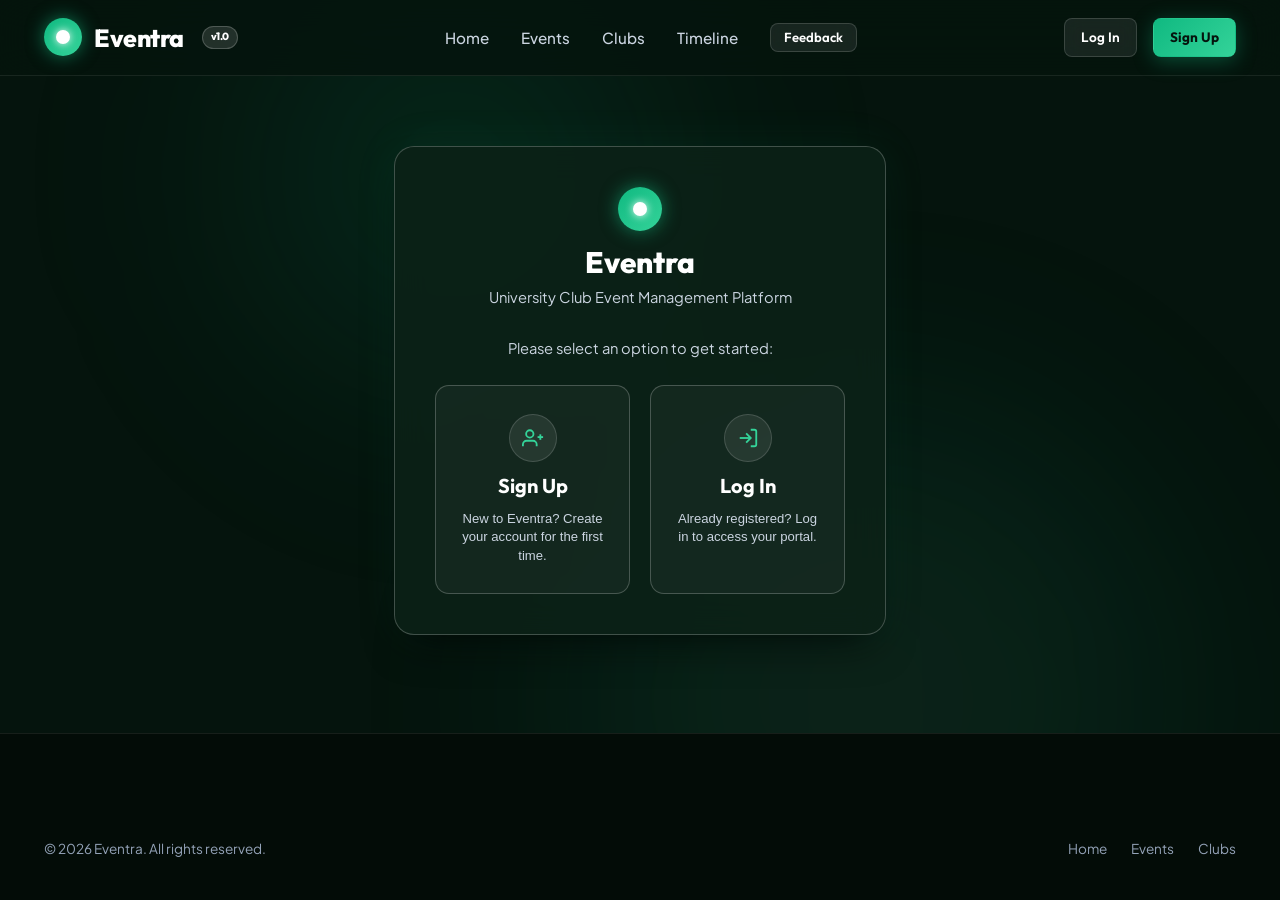
==== commit 4ccc86b8: "Rename application to Eventra and update all components" ====
--- a/frontend/auth.html
+++ b/frontend/auth.html
@@ -3,279 +3,795 @@
 <head>
   <meta charset="UTF-8">
   <meta name="viewport" content="width=device-width, initial-scale=1.0">
-  <title>Authentication — Evenrtra</title>
-  <meta name="description" content="Sign in or register as a student or university club on Evenrtra.">
+  <title>Authentication — Eventra</title>
+  <meta name="description" content="Sign Up or Log In to Eventra - University Club Event Management Platform.">
   <link rel="stylesheet" href="css/main.css">
   <link rel="stylesheet" href="css/animations.css">
+  <style>
+    /* Authentication UI Specific Enhancements */
+    .auth-section {
+      flex: 1;
+      display: flex;
+      align-items: center;
+      justify-content: center;
+      padding-top: 7rem;
+      padding-bottom: 4rem;
+    }
+    .auth-container {
+      width: 100%;
+      max-width: 540px;
+    }
+    .auth-card {
+      padding: 2.5rem;
+      border: 1px solid var(--border-white-layer);
+      box-shadow: var(--shadow-lg), 0 0 45px rgba(52, 211, 153, 0.08);
+      background: rgba(12, 33, 23, 0.88);
+      backdrop-filter: blur(16px);
+      border-radius: var(--radius-lg);
+    }
+    .landing-choice-grid {
+      display: grid;
+      grid-template-columns: 1fr 1fr;
+      gap: 1.25rem;
+      margin-top: 1.5rem;
+    }
+    @media (max-width: 520px) {
+      .landing-choice-grid {
+        grid-template-columns: 1fr;
+      }
+      .auth-card {
+        padding: 1.75rem;
+      }
+    }
+    .choice-card {
+      background: rgba(255, 255, 255, 0.04);
+      border: 1px solid var(--border-white-layer);
+      border-radius: var(--radius-md);
+      padding: 1.75rem 1.25rem;
+      text-align: center;
+      cursor: pointer;
+      transition: all var(--transition-normal);
+      display: flex;
+      flex-direction: column;
+      align-items: center;
+      gap: 0.75rem;
+      text-decoration: none;
+      color: inherit;
+    }
+    .choice-card:hover {
+      background: rgba(255, 255, 255, 0.1);
+      border-color: rgba(255, 255, 255, 0.4);
+      transform: translateY(-3px);
+      box-shadow: 0 12px 25px rgba(0, 0, 0, 0.5), 0 0 20px rgba(52, 211, 153, 0.15);
+    }
+    .choice-icon {
+      width: 48px;
+      height: 48px;
+      border-radius: 50%;
+      background: var(--white-layer-mid);
+      display: flex;
+      align-items: center;
+      justify-content: center;
+      font-size: 1.4rem;
+      border: 1px solid var(--border-glass);
+      color: var(--accent-mint);
+    }
+    .choice-card:hover .choice-icon {
+      background: var(--accent-mint);
+      color: #05140d;
+    }
+    .choice-title {
+      font-family: var(--font-heading);
+      font-size: 1.25rem;
+      font-weight: 700;
+      color: #ffffff;
+      margin: 0;
+    }
+    .choice-desc {
+      font-size: 0.82rem;
+      color: var(--text-muted);
+      margin: 0;
+      line-height: 1.4;
+    }
+    .role-option-card {
+      background: rgba(255, 255, 255, 0.03);
+      border: 1px solid var(--border-subtle);
+      border-radius: var(--radius-md);
+      padding: 1.15rem 1.25rem;
+      display: flex;
+      align-items: center;
+      gap: 1.1rem;
+      cursor: pointer;
+      margin-bottom: 0.9rem;
+      transition: all var(--transition-fast);
+      text-align: left;
+      width: 100%;
+    }
+    .role-option-card:hover {
+      background: rgba(255, 255, 255, 0.09);
+      border-color: rgba(255, 255, 255, 0.35);
+      transform: translateX(4px);
+    }
+    .role-icon-box {
+      width: 44px;
+      height: 44px;
+      border-radius: var(--radius-sm);
+      background: rgba(52, 211, 153, 0.12);
+      border: 1px solid rgba(52, 211, 153, 0.3);
+      display: flex;
+      align-items: center;
+      justify-content: center;
+      font-size: 1.3rem;
+      flex-shrink: 0;
+    }
+    .password-wrap {
+      position: relative;
+      display: flex;
+      align-items: center;
+    }
+    .password-wrap input {
+      padding-right: 2.75rem;
+    }
+    .password-toggle-btn {
+      position: absolute;
+      right: 0.65rem;
+      background: transparent;
+      border: none;
+      color: var(--text-dim);
+      cursor: pointer;
+      padding: 0.35rem;
+      display: flex;
+      align-items: center;
+      justify-content: center;
+      border-radius: 4px;
+      transition: color 0.15s ease;
+    }
+    .password-toggle-btn:hover {
+      color: #ffffff;
+    }
+    .field-error-msg {
+      color: #fb7185;
+      font-size: 0.8rem;
+      margin-top: 0.35rem;
+      display: none;
+      font-weight: 500;
+    }
+    .field-error-msg.visible {
+      display: block;
+    }
+    .form-control.input-invalid {
+      border-color: #fb7185 !important;
+      background: rgba(244, 63, 94, 0.06);
+    }
+    .back-btn-link {
+      display: inline-flex;
+      align-items: center;
+      gap: 0.4rem;
+      font-size: 0.85rem;
+      color: var(--accent-mint);
+      text-decoration: none;
+      margin-bottom: 1.25rem;
+      cursor: pointer;
+      font-weight: 600;
+      background: transparent;
+      border: none;
+      padding: 0;
+    }
+    .back-btn-link:hover {
+      text-decoration: underline;
+    }
+    .alert-banner {
+      border-radius: var(--radius-md);
+      padding: 0.85rem 1.1rem;
+      font-size: 0.88rem;
+      margin-bottom: 1.25rem;
+      display: none;
+      line-height: 1.45;
+    }
+    .alert-error {
+      background: rgba(244, 63, 94, 0.12);
+      border: 1px solid rgba(244, 63, 94, 0.35);
+      color: #fda4af;
+    }
+    .alert-success {
+      background: rgba(16, 185, 129, 0.15);
+      border: 1px solid rgba(16, 185, 129, 0.4);
+      color: #a7f3d0;
+    }
+    .alert-warning {
+      background: rgba(245, 158, 11, 0.15);
+      border: 1px solid rgba(245, 158, 11, 0.4);
+      color: #fde68a;
+    }
+    .btn-spinner {
+      display: inline-block;
+      width: 14px;
+      height: 14px;
+      border: 2px solid rgba(255,255,255,0.3);
+      border-radius: 50%;
+      border-top-color: #ffffff;
+      animation: spin 0.8s linear infinite;
+      margin-right: 0.5rem;
+    }
+    @keyframes spin {
+      to { transform: rotate(360deg); }
+    }
+    .badge-pending {
+      display: inline-block;
+      font-size: 0.72rem;
+      padding: 0.15rem 0.6rem;
+      background: rgba(245, 158, 11, 0.2);
+      border: 1px solid rgba(245, 158, 11, 0.5);
+      color: #fbbf24;
+      border-radius: var(--radius-full);
+      font-weight: 700;
+      text-transform: uppercase;
+      letter-spacing: 0.05em;
+    }
+  </style>
 </head>
 <body style="display:flex; flex-direction:column; min-height:100vh;">
 
   <!-- Dynamic Navigation Bar -->
   <div id="navbar-container"></div>
 
-  <!-- Center Auth Box -->
-  <main class="section" style="flex:1; display:flex; align-items:center; justify-content:center; padding-top:8rem; padding-bottom:4rem;">
-    <div class="container" style="max-width: 520px;">
-      
-      <div class="glass-card" style="padding: 2.5rem; border-color: rgba(0, 242, 254, 0.25); box-shadow: var(--shadow-lg), 0 0 50px rgba(0,242,254,0.08);">
-        
+  <!-- Main Authentication Section -->
+  <main class="auth-section">
+    <div class="container auth-container">
+      <div class="auth-card">
+
         <!-- Header -->
-        <div style="text-align: center; margin-bottom: 2rem;">
-          <div class="logo-orb" style="margin: 0 auto 1rem; width:44px; height:44px;"></div>
-          <h2 style="font-size: 1.85rem; font-weight: 800; margin-bottom: 0.35rem;" id="auth-title">Welcome Back</h2>
-          <p style="font-size: 0.92rem; color: var(--text-muted);" id="auth-subtitle">
-            Sign in to access your event registrations and club passes.
+        <div style="text-align: center; margin-bottom: 1.75rem;">
+          <div class="logo-orb" style="margin: 0 auto 0.85rem; width:44px; height:44px;"></div>
+          <h2 style="font-size: 1.85rem; font-weight: 800; margin-bottom: 0.35rem;" id="auth-main-title">Eventra</h2>
+          <p style="font-size: 0.92rem; color: var(--text-muted);" id="auth-main-subtitle">
+            University Club Event Management Platform
           </p>
         </div>
 
-        <!-- Mode Selector Tabs -->
-        <div class="tabs-nav" style="justify-content: center; margin-bottom: 2rem;">
-          <button class="tab-btn active" id="tab-login" onclick="switchMode('login')">Sign In</button>
-          <button class="tab-btn" id="tab-register" onclick="switchMode('register')">Student Sign Up</button>
-          <button class="tab-btn" id="tab-club" onclick="switchMode('club')">Club Affiliation</button>
+        <!-- Global Alert Box -->
+        <div id="global-alert" class="alert-banner"></div>
+
+        <!-- ========================================================
+             VIEW 1: PRIMARY LANDING (Exactly two options: Sign Up & Log In)
+             ======================================================== -->
+        <div id="view-landing">
+          <p style="text-align:center; font-size: 0.92rem; color: var(--text-muted); margin-bottom: 1rem;">
+            Please select an option to get started:
+          </p>
+
+          <div class="landing-choice-grid">
+            <!-- Option 1: Sign Up -->
+            <button type="button" class="choice-card" onclick="openRoleSelection('signup')" id="btn-choice-signup">
+              <div class="choice-icon">
+                <svg width="22" height="22" viewBox="0 0 24 24" fill="none" stroke="currentColor" stroke-width="2"><path d="M16 21v-2a4 4 0 0 0-4-4H5a4 4 0 0 0-4 4v2"></path><circle cx="8.5" cy="7.5" r="4"></circle><line x1="20" y1="8" x2="20" y2="14"></line><line x1="23" y1="11" x2="17" y2="11"></line></svg>
+              </div>
+              <h3 class="choice-title">Sign Up</h3>
+              <p class="choice-desc">New to Eventra? Create your account for the first time.</p>
+            </button>
+
+            <!-- Option 2: Log In -->
+            <button type="button" class="choice-card" onclick="openRoleSelection('login')" id="btn-choice-login">
+              <div class="choice-icon">
+                <svg width="22" height="22" viewBox="0 0 24 24" fill="none" stroke="currentColor" stroke-width="2"><path d="M15 3h4a2 2 0 0 1 2 2v14a2 2 0 0 1-2 2h-4"></path><polyline points="10 17 15 12 10 7"></polyline><line x1="15" y1="12" x2="3" y2="12"></line></svg>
+              </div>
+              <h3 class="choice-title">Log In</h3>
+              <p class="choice-desc">Already registered? Log in to access your portal.</p>
+            </button>
+          </div>
         </div>
 
-        <!-- Error Alert Box -->
-        <div id="auth-error-box" style="display: none; background: rgba(244, 63, 94, 0.12); border: 1px solid rgba(244, 63, 94, 0.3); border-radius: var(--radius-md); padding: 0.85rem 1.1rem; color: var(--accent-rose); font-size: 0.88rem; margin-bottom: 1.5rem;"></div>
-
-        <!-- 1. SIGN IN FORM -->
-        <form id="form-login" onsubmit="handleLogin(event)">
-          <div class="form-group">
-            <label class="form-label">Email Address <span class="required">*</span></label>
-            <input type="email" id="login-email" class="form-control" placeholder="yourname@gmail.com" required autocomplete="email">
+        <!-- ========================================================
+             VIEW 2: ROLE SELECTION (Student, Club Admin, Super Admin)
+             ======================================================== -->
+        <div id="view-role-selection" style="display: none;">
+          <button type="button" class="back-btn-link" onclick="openLanding()">
+            &larr; Back to Main Options
+          </button>
+
+          <h3 style="font-size: 1.25rem; font-weight: 700; margin-bottom: 0.4rem; color: #ffffff;" id="role-view-heading">Select Account Type</h3>
+          <p style="font-size: 0.88rem; color: var(--text-muted); margin-bottom: 1.5rem;" id="role-view-desc">Select your role to continue.</p>
+
+          <div id="role-options-container">
+            <!-- 1. Student Option -->
+            <button type="button" class="role-option-card" onclick="selectRole('student')">
+              <div class="role-icon-box">🎓</div>
+              <div style="flex:1;">
+                <div style="font-weight:700; font-size:1rem; color:#ffffff;" id="role-label-student">Sign Up as a Student</div>
+                <div style="font-size:0.8rem; color:var(--text-muted);">For university students participating in events and club activities.</div>
+              </div>
+              <div style="color:var(--text-dim);">&rarr;</div>
+            </button>
+
+            <!-- 2. Club Admin Option -->
+            <button type="button" class="role-option-card" onclick="selectRole('club')">
+              <div class="role-icon-box">🏛️</div>
+              <div style="flex:1;">
+                <div style="font-weight:700; font-size:1rem; color:#ffffff;" id="role-label-club">Sign Up as a Club Admin</div>
+                <div style="font-size:0.8rem; color:var(--text-muted);">For student leaders and coordinators managing a university society.</div>
+              </div>
+              <div style="color:var(--text-dim);">&rarr;</div>
+            </button>
+
+            <!-- 3. Super Admin Option -->
+            <button type="button" class="role-option-card" onclick="selectRole('super_admin')">
+              <div class="role-icon-box">🛡️</div>
+              <div style="flex:1;">
+                <div style="font-weight:700; font-size:1rem; color:#ffffff;" id="role-label-super-admin">Sign Up as the Super Admin</div>
+                <div style="font-size:0.8rem; color:var(--text-muted);">Restricted platform administration with authorized bootstrap key.</div>
+              </div>
+              <div style="color:var(--text-dim);">&rarr;</div>
+            </button>
           </div>
-
-          <div class="form-group">
-            <div style="display:flex; justify-content:space-between; align-items:center; margin-bottom:0.4rem;">
-              <label class="form-label" style="margin-bottom:0;">Password <span class="required">*</span></label>
-              <a href="javascript:void(0)" onclick="handleForgotPassword()" style="font-size:0.78rem; color:var(--accent-cyan);">Forgot Password?</a>
-            </div>
-            <input type="password" id="login-password" class="form-control" placeholder="••••••••••••" required autocomplete="current-password">
+        </div>
+
+        <!-- ========================================================
+             VIEW 3: FORMS CONTAINER
+             ======================================================== -->
+        <div id="view-form" style="display: none;">
+          <div style="display:flex; justify-content:space-between; align-items:center; margin-bottom: 1.25rem;">
+            <button type="button" class="back-btn-link" onclick="openRoleSelection(currentFlow)" style="margin-bottom:0;">
+              &larr; Back to Role Selection
+            </button>
+            <button type="button" class="back-btn-link" onclick="openLanding()" style="margin-bottom:0; color:var(--text-dim); font-size:0.8rem;">
+              Main Menu
+            </button>
           </div>
 
-          <button type="submit" class="btn btn-primary" id="btn-login-submit" style="width:100%; margin-top:0.75rem;">
-            <span>Sign In to Evenrtra</span>
-          </button>
-        </form>
-
-        <!-- 2. STUDENT REGISTRATION FORM -->
-        <form id="form-register" style="display: none;" onsubmit="handleStudentRegister(event)">
-          <div class="form-group">
-            <label class="form-label">Full Name <span class="required">*</span></label>
-            <input type="text" id="reg-name" class="form-control" placeholder="Alex Morgan" required>
-          </div>
-
-          <div style="display:grid; grid-template-columns:1fr 1fr; gap:1rem;">
-            <div class="form-group">
-              <label class="form-label">Student ID <span class="required">*</span></label>
-              <input type="text" id="reg-student-id" class="form-control" placeholder="STU-2026-042" required>
-            </div>
-            <div class="form-group">
-              <label class="form-label">Department <span class="required">*</span></label>
-              <input type="text" id="reg-department" class="form-control" placeholder="Computer Science" required>
-            </div>
-          </div>
-
-          <div class="form-group">
-            <label class="form-label">Email Address (Gmail or Personal) <span class="required">*</span></label>
-            <input type="email" id="reg-email" class="form-control" placeholder="yourname@gmail.com" required autocomplete="email">
-          </div>
-
-          <div style="display:grid; grid-template-columns:1fr 1fr; gap:1rem;">
-            <div class="form-group">
-              <label class="form-label">Password <span class="required">*</span></label>
-              <input type="password" id="reg-password" class="form-control" placeholder="Min 8 chars (e.g. Student@123)" minlength="8" required>
-              <p class="form-hint">At least 8 chars with uppercase, lowercase, and a number</p>
-            </div>
-            <div class="form-group">
-              <label class="form-label">Confirm Password <span class="required">*</span></label>
-              <input type="password" id="reg-confirm-password" class="form-control" placeholder="Confirm password" minlength="8" required>
-            </div>
-          </div>
-
-          <button type="submit" class="btn btn-primary" id="btn-register-submit" style="width:100%; margin-top:0.75rem;">
-            <span>Create Student Account</span>
-          </button>
-        </form>
-
-        <!-- 3. CLUB REGISTRATION FORM -->
-        <form id="form-club" style="display: none;" onsubmit="handleClubRegister(event)">
-          <div class="form-group">
-            <label class="form-label">Club / Society Name <span class="required">*</span></label>
-            <input type="text" id="club-name" class="form-control" placeholder="Robotics & Autonomous Systems" required>
-          </div>
-
-          <div class="form-group">
-            <label class="form-label">Category <span class="required">*</span></label>
-            <select id="club-category" class="form-control" required>
-              <option value="Technology">Technology &amp; Engineering</option>
-              <option value="Cultural">Cultural, Music &amp; Drama</option>
-              <option value="Sports">Sports &amp; Athletics</option>
-              <option value="Academic">Academic &amp; Research</option>
-              <option value="Leadership">Leadership &amp; Debating</option>
-            </select>
-          </div>
-
-          <div class="form-group">
-            <label class="form-label">Mission / Description <span class="required">*</span></label>
-            <textarea id="club-desc" class="form-control" placeholder="Describe your club objectives, activities, and campus scope..." required></textarea>
-          </div>
-
-          <div class="form-group">
-            <label class="form-label">Official Club Contact Email <span class="required">*</span></label>
-            <input type="email" id="club-email" class="form-control" placeholder="club.contact@gmail.com" required>
-          </div>
-
-          <div style="border-top:1px solid var(--border-subtle); padding-top:1rem; margin-top:1rem;">
-            <div style="font-size:0.85rem; font-weight:700; color:var(--accent-cyan); margin-bottom:0.75rem; text-transform:uppercase;">
-              Lead Administrator Account
-            </div>
-            <div class="form-group">
-              <label class="form-label">Admin Full Name <span class="required">*</span></label>
-              <input type="text" id="club-admin-name" class="form-control" placeholder="President / Representative Name" required>
-            </div>
-            <div class="form-group">
-              <label class="form-label">Admin Password <span class="required">*</span></label>
-              <input type="password" id="club-admin-password" class="form-control" placeholder="Min 8 characters" minlength="8" required>
-            </div>
-          </div>
-
-          <button type="submit" class="btn btn-accent" id="btn-club-submit" style="width:100%; margin-top:0.75rem;">
-            <span>Submit Club Application</span>
-          </button>
-        </form>
-
-        <!-- Social / Alternative Auth Divider -->
-        <div style="display:flex; align-items:center; gap:1rem; margin:1.75rem 0 1.25rem;">
-          <div style="flex:1; height:1px; background:var(--border-subtle);"></div>
-          <span style="font-size:0.75rem; color:var(--text-dim); text-transform:uppercase; letter-spacing:0.05em;">Or continue with</span>
-          <div style="flex:1; height:1px; background:var(--border-subtle);"></div>
+          <h3 style="font-size: 1.35rem; font-weight: 700; margin-bottom: 0.35rem; color: #ffffff;" id="form-heading">Form</h3>
+          <p style="font-size: 0.88rem; color: var(--text-muted); margin-bottom: 1.5rem;" id="form-subheading">Fill in the fields below.</p>
+
+          <!-- 3.1 SIGN UP AS A STUDENT FORM -->
+          <form id="form-signup-student" style="display: none;" onsubmit="submitStudentSignup(event)" novalidate>
+            <div class="form-group">
+              <label class="form-label" for="stu-signup-first-name">First Name <span class="required">*</span></label>
+              <input type="text" id="stu-signup-first-name" class="form-control" placeholder="e.g. Alex" required>
+              <div class="field-error-msg" id="err-stu-signup-first-name"></div>
+            </div>
+
+            <div class="form-group">
+              <label class="form-label" for="stu-signup-last-name">Last Name <span class="required">*</span></label>
+              <input type="text" id="stu-signup-last-name" class="form-control" placeholder="e.g. Chen" required>
+              <div class="field-error-msg" id="err-stu-signup-last-name"></div>
+            </div>
+
+            <div class="form-group">
+              <label class="form-label" for="stu-signup-email">Email <span class="required">*</span></label>
+              <input type="email" id="stu-signup-email" class="form-control" placeholder="e.g. alex.chen@eventra.edu" required autocomplete="email">
+              <div class="field-error-msg" id="err-stu-signup-email"></div>
+            </div>
+
+            <div class="form-group">
+              <label class="form-label" for="stu-signup-reg-no">Registration Number <span class="required">*</span></label>
+              <input type="text" id="stu-signup-reg-no" class="form-control" placeholder="e.g. STU-2026-001" required>
+              <div class="field-error-msg" id="err-stu-signup-reg-no"></div>
+            </div>
+
+            <div class="form-group">
+              <label class="form-label" for="stu-signup-session">Academic Session <span class="required">*</span></label>
+              <input type="text" id="stu-signup-session" class="form-control" placeholder="e.g. 2024-2028" required>
+              <div class="field-error-msg" id="err-stu-signup-session"></div>
+            </div>
+
+            <div class="form-group">
+              <label class="form-label" for="stu-signup-dept">Department <span class="required">*</span></label>
+              <input type="text" id="stu-signup-dept" class="form-control" placeholder="e.g. Computer Science & Engineering" required>
+              <div class="field-error-msg" id="err-stu-signup-dept"></div>
+            </div>
+
+            <div class="form-group">
+              <label class="form-label" for="stu-signup-pass">Password <span class="required">*</span></label>
+              <div class="password-wrap">
+                <input type="password" id="stu-signup-pass" class="form-control" placeholder="At least 8 characters" minlength="8" required autocomplete="new-password">
+                <button type="button" class="password-toggle-btn" onclick="togglePasswordVisibility('stu-signup-pass', this)" title="Show/hide password" aria-label="Toggle password visibility">
+                  <svg class="eye-icon" width="18" height="18" viewBox="0 0 24 24" fill="none" stroke="currentColor" stroke-width="2"><path d="M1 12s4-8 11-8 11 8 11 8-4 8-11 8-11-8-11-8z"></path><circle cx="12" cy="12" r="3"></circle></svg>
+                </button>
+              </div>
+              <div class="field-error-msg" id="err-stu-signup-pass"></div>
+              <p class="form-hint" style="font-size:0.78rem; color:var(--text-dim); margin-top:0.35rem;">Password must contain at least 8 characters.</p>
+            </div>
+
+            <button type="submit" class="btn btn-primary" id="btn-submit-signup-student" style="width: 100%; margin-top: 1rem;">
+              <span>Create Student Account</span>
+            </button>
+          </form>
+
+          <!-- 3.2 SIGN UP AS A CLUB ADMIN FORM -->
+          <form id="form-signup-club" style="display: none;" onsubmit="submitClubSignup(event)" novalidate>
+            <div class="form-group">
+              <label class="form-label" for="club-signup-name">Club Name <span class="required">*</span></label>
+              <input type="text" id="club-signup-name" class="form-control" placeholder="e.g. Robotics & Autonomous Society" required>
+              <div class="field-error-msg" id="err-club-signup-name"></div>
+            </div>
+
+            <div class="form-group">
+              <label class="form-label" for="club-signup-desc">Club Description <span class="required">*</span></label>
+              <textarea id="club-signup-desc" class="form-control" rows="3" placeholder="Describe your club's objectives, activities, and campus scope..." required></textarea>
+              <div class="field-error-msg" id="err-club-signup-desc"></div>
+            </div>
+
+            <div class="form-group">
+              <label class="form-label" for="club-signup-email">Email <span class="required">*</span></label>
+              <input type="email" id="club-signup-email" class="form-control" placeholder="e.g. robotics.club@eventra.edu" required autocomplete="email">
+              <div class="field-error-msg" id="err-club-signup-email"></div>
+            </div>
+
+            <div class="form-group">
+              <label class="form-label" for="club-signup-pass">Password <span class="required">*</span></label>
+              <div class="password-wrap">
+                <input type="password" id="club-signup-pass" class="form-control" placeholder="At least 8 characters" minlength="8" required autocomplete="new-password">
+                <button type="button" class="password-toggle-btn" onclick="togglePasswordVisibility('club-signup-pass', this)" title="Show/hide password" aria-label="Toggle password visibility">
+                  <svg class="eye-icon" width="18" height="18" viewBox="0 0 24 24" fill="none" stroke="currentColor" stroke-width="2"><path d="M1 12s4-8 11-8 11 8 11 8-4 8-11 8-11-8-11-8z"></path><circle cx="12" cy="12" r="3"></circle></svg>
+                </button>
+              </div>
+              <div class="field-error-msg" id="err-club-signup-pass"></div>
+              <p class="form-hint" style="font-size:0.78rem; color:var(--text-dim); margin-top:0.35rem;">Password must contain at least 8 characters.</p>
+            </div>
+
+            <div style="background: rgba(245, 158, 11, 0.1); border: 1px solid rgba(245, 158, 11, 0.3); border-radius: var(--radius-sm); padding: 0.75rem 1rem; margin-bottom: 1.25rem; font-size: 0.82rem; color: #fde68a;">
+              <span class="badge-pending" style="margin-bottom: 0.3rem;">Notice</span>
+              <div>Newly registered clubs begin in a <strong>pending verification</strong> state. The Super Admin must review and approve your club before administrative access is granted.</div>
+            </div>
+
+            <button type="submit" class="btn btn-primary" id="btn-submit-signup-club" style="width: 100%; margin-top: 0.5rem;">
+              <span>Register Club Application</span>
+            </button>
+          </form>
+
+          <!-- 3.3 SIGN UP AS THE SUPER ADMIN FORM -->
+          <form id="form-signup-super-admin" style="display: none;" onsubmit="submitSuperAdminSignup(event)" novalidate>
+            <div style="background: rgba(16, 185, 129, 0.1); border: 1px solid rgba(16, 185, 129, 0.3); border-radius: var(--radius-sm); padding: 0.85rem 1rem; margin-bottom: 1.25rem; font-size: 0.82rem; color: #a7f3d0; line-height: 1.45;">
+              <div style="font-weight: 700; color: #ffffff; margin-bottom: 0.25rem;">🔐 Protected Super Admin Provisioning</div>
+              Super Admin account creation requires a secure system authorization bootstrap key. Public visitors cannot self-grant administrator rights.
+            </div>
+
+            <div class="form-group">
+              <label class="form-label" for="sa-signup-email">Email <span class="required">*</span></label>
+              <input type="email" id="sa-signup-email" class="form-control" placeholder="admin@eventra.edu" required autocomplete="email">
+              <div class="field-error-msg" id="err-sa-signup-email"></div>
+            </div>
+
+            <div class="form-group">
+              <label class="form-label" for="sa-signup-pass">Password <span class="required">*</span></label>
+              <div class="password-wrap">
+                <input type="password" id="sa-signup-pass" class="form-control" placeholder="At least 8 characters" minlength="8" required autocomplete="new-password">
+                <button type="button" class="password-toggle-btn" onclick="togglePasswordVisibility('sa-signup-pass', this)" title="Show/hide password" aria-label="Toggle password visibility">
+                  <svg class="eye-icon" width="18" height="18" viewBox="0 0 24 24" fill="none" stroke="currentColor" stroke-width="2"><path d="M1 12s4-8 11-8 11 8 11 8-4 8-11 8-11-8-11-8z"></path><circle cx="12" cy="12" r="3"></circle></svg>
+                </button>
+              </div>
+              <div class="field-error-msg" id="err-sa-signup-pass"></div>
+              <p class="form-hint" style="font-size:0.78rem; color:var(--text-dim); margin-top:0.35rem;">Password must contain at least 8 characters.</p>
+            </div>
+
+            <div class="form-group">
+              <label class="form-label" for="sa-signup-key">System Bootstrap Key <span class="required">*</span></label>
+              <div class="password-wrap">
+                <input type="password" id="sa-signup-key" class="form-control" placeholder="Enter server bootstrap authorization key" required>
+                <button type="button" class="password-toggle-btn" onclick="togglePasswordVisibility('sa-signup-key', this)" title="Show/hide bootstrap key" aria-label="Toggle bootstrap key visibility">
+                  <svg class="eye-icon" width="18" height="18" viewBox="0 0 24 24" fill="none" stroke="currentColor" stroke-width="2"><path d="M1 12s4-8 11-8 11 8 11 8-4 8-11 8-11-8z"></path><circle cx="12" cy="12" r="3"></circle></svg>
+                </button>
+              </div>
+              <div class="field-error-msg" id="err-sa-signup-key"></div>
+              <p class="form-hint" style="font-size:0.78rem; color:var(--text-dim); margin-top:0.35rem;">Configured via server-side bootstrap key or CLI: <code>cmd/setup-admin</code></p>
+            </div>
+
+            <button type="submit" class="btn btn-primary" id="btn-submit-signup-sa" style="width: 100%; margin-top: 1rem;">
+              <span>Authorize &amp; Create Super Admin</span>
+            </button>
+          </form>
+
+          <!-- 4.1 LOG IN AS A STUDENT FORM -->
+          <form id="form-login-student" style="display: none;" onsubmit="submitStudentLogin(event)" novalidate>
+            <div class="form-group">
+              <label class="form-label" for="stu-login-email">Email <span class="required">*</span></label>
+              <input type="email" id="stu-login-email" class="form-control" placeholder="student@eventra.edu" required autocomplete="email">
+              <div class="field-error-msg" id="err-stu-login-email"></div>
+            </div>
+
+            <div class="form-group">
+              <div style="display:flex; justify-content:space-between; align-items:center; margin-bottom:0.4rem;">
+                <label class="form-label" for="stu-login-pass" style="margin-bottom:0;">Password <span class="required">*</span></label>
+                <a href="javascript:void(0)" onclick="handleForgotPasswordPrompt()" style="font-size:0.78rem; color:var(--accent-mint);">Forgot Password?</a>
+              </div>
+              <div class="password-wrap">
+                <input type="password" id="stu-login-pass" class="form-control" placeholder="••••••••••••" required autocomplete="current-password">
+                <button type="button" class="password-toggle-btn" onclick="togglePasswordVisibility('stu-login-pass', this)" title="Show/hide password" aria-label="Toggle password visibility">
+                  <svg class="eye-icon" width="18" height="18" viewBox="0 0 24 24" fill="none" stroke="currentColor" stroke-width="2"><path d="M1 12s4-8 11-8 11 8 11 8-4 8-11 8-11-8-11-8z"></path><circle cx="12" cy="12" r="3"></circle></svg>
+                </button>
+              </div>
+              <div class="field-error-msg" id="err-stu-login-pass"></div>
+            </div>
+
+            <button type="submit" class="btn btn-primary" id="btn-submit-login-student" style="width: 100%; margin-top: 1rem;">
+              <span>Log In as Student</span>
+            </button>
+          </form>
+
+          <!-- 4.2 LOG IN AS A CLUB ADMIN FORM -->
+          <form id="form-login-club" style="display: none;" onsubmit="submitClubLogin(event)" novalidate>
+            <div class="form-group">
+              <label class="form-label" for="club-login-email">Email <span class="required">*</span></label>
+              <input type="email" id="club-login-email" class="form-control" placeholder="club.admin@eventra.edu" required autocomplete="email">
+              <div class="field-error-msg" id="err-club-login-email"></div>
+            </div>
+
+            <div class="form-group">
+              <div style="display:flex; justify-content:space-between; align-items:center; margin-bottom:0.4rem;">
+                <label class="form-label" for="club-login-pass" style="margin-bottom:0;">Password <span class="required">*</span></label>
+                <a href="javascript:void(0)" onclick="handleForgotPasswordPrompt()" style="font-size:0.78rem; color:var(--accent-mint);">Forgot Password?</a>
+              </div>
+              <div class="password-wrap">
+                <input type="password" id="club-login-pass" class="form-control" placeholder="••••••••••••" required autocomplete="current-password">
+                <button type="button" class="password-toggle-btn" onclick="togglePasswordVisibility('club-login-pass', this)" title="Show/hide password" aria-label="Toggle password visibility">
+                  <svg class="eye-icon" width="18" height="18" viewBox="0 0 24 24" fill="none" stroke="currentColor" stroke-width="2"><path d="M1 12s4-8 11-8 11 8 11 8-4 8-11 8-11-8-11-8z"></path><circle cx="12" cy="12" r="3"></circle></svg>
+                </button>
+              </div>
+              <div class="field-error-msg" id="err-club-login-pass"></div>
+            </div>
+
+            <div id="club-pending-status-box" style="display:none; background: rgba(245, 158, 11, 0.12); border: 1px solid rgba(245, 158, 11, 0.35); border-radius: var(--radius-sm); padding: 0.85rem 1rem; margin-bottom: 1.25rem; font-size: 0.85rem; color: #fde68a;">
+              <div style="display:flex; align-items:center; gap:0.5rem; margin-bottom:0.35rem;">
+                <span class="badge-pending">Pending Verification</span>
+                <strong id="club-pending-name" style="color:#ffffff;">Club</strong>
+              </div>
+              Your club registration has been submitted and is currently pending review by the Super Admin. You cannot access event management features until your club is approved.
+            </div>
+
+            <button type="submit" class="btn btn-primary" id="btn-submit-login-club" style="width: 100%; margin-top: 1rem;">
+              <span>Log In as Club Admin</span>
+            </button>
+          </form>
+
+          <!-- 4.3 LOG IN AS THE SUPER ADMIN FORM -->
+          <form id="form-login-super-admin" style="display: none;" onsubmit="submitSuperAdminLogin(event)" novalidate>
+            <div class="form-group">
+              <label class="form-label" for="sa-login-email">Email <span class="required">*</span></label>
+              <input type="email" id="sa-login-email" class="form-control" placeholder="admin@eventra.edu" required autocomplete="email">
+              <div class="field-error-msg" id="err-sa-login-email"></div>
+            </div>
+
+            <div class="form-group">
+              <div style="display:flex; justify-content:space-between; align-items:center; margin-bottom:0.4rem;">
+                <label class="form-label" for="sa-login-pass" style="margin-bottom:0;">Password <span class="required">*</span></label>
+                <a href="javascript:void(0)" onclick="handleForgotPasswordPrompt()" style="font-size:0.78rem; color:var(--accent-mint);">Forgot Password?</a>
+              </div>
+              <div class="password-wrap">
+                <input type="password" id="sa-login-pass" class="form-control" placeholder="••••••••••••" required autocomplete="current-password">
+                <button type="button" class="password-toggle-btn" onclick="togglePasswordVisibility('sa-login-pass', this)" title="Show/hide password" aria-label="Toggle password visibility">
+                  <svg class="eye-icon" width="18" height="18" viewBox="0 0 24 24" fill="none" stroke="currentColor" stroke-width="2"><path d="M1 12s4-8 11-8 11 8 11 8-4 8-11 8-11-8-11-8z"></path><circle cx="12" cy="12" r="3"></circle></svg>
+                </button>
+              </div>
+              <div class="field-error-msg" id="err-sa-login-pass"></div>
+            </div>
+
+            <button type="submit" class="btn btn-primary" id="btn-submit-login-sa" style="width: 100%; margin-top: 1rem;">
+              <span>Log In as Super Admin</span>
+            </button>
+          </form>
+
         </div>
 
-        <!-- Google Sign-In Button -->
-        <button type="button" class="btn btn-glass" onclick="openGoogleModal()" style="width:100%; gap:0.75rem; border-color: rgba(255,255,255,0.25);">
-          <svg width="18" height="18" viewBox="0 0 24 24"><path fill="#EA4335" d="M12 5c1.7 0 3 .7 3.9 1.5l2.9-2.9C17 2 14.7 1 12 1 7.5 1 3.7 3.6 1.9 7.3l3.7 2.9C6.5 7.4 9 5 12 5z"/><path fill="#4285F4" d="M23.5 12.3c0-.8-.1-1.6-.2-2.3H12v4.5h6.5c-.3 1.5-1.1 2.8-2.4 3.7l3.7 2.9c2.2-2 3.7-5 3.7-8.8z"/><path fill="#FBBC05" d="M5.6 14.8c-.2-.7-.4-1.5-.4-2.3 0-.8.1-1.6.4-2.3L1.9 7.3C.7 9.7 0 12.3 0 15s.7 5.3 1.9 7.7l3.7-2.9z"/><path fill="#34A853" d="M12 24c3.2 0 6-1.1 8-3l-3.7-2.9c-1.1.7-2.5 1.2-4.3 1.2-3 0-5.5-2-6.4-4.8L1.9 17.4C3.7 21.1 7.5 24 12 24z"/></svg>
-          <span>Continue with Google (Gmail)</span>
-        </button>
-
       </div>
-
     </div>
   </main>
-
-  <!-- Interactive Google Sign-In Modal -->
-  <div id="google-auth-modal" style="display:none; position:fixed; inset:0; background:rgba(0,0,0,0.8); backdrop-filter:blur(10px); z-index:1000; align-items:center; justify-content:center; padding:1.5rem;">
-    <div class="glass-card" style="max-width:440px; width:100%; padding:2.25rem; border:1px solid var(--border-white-layer); box-shadow:0 25px 60px rgba(0,0,0,0.8); background:rgba(9,30,20,0.96);">
-      <div style="display:flex; justify-content:space-between; align-items:flex-start; margin-bottom:1.25rem;">
-        <div style="display:flex; align-items:center; gap:0.75rem;">
-          <svg width="26" height="26" viewBox="0 0 24 24"><path fill="#EA4335" d="M12 5c1.7 0 3 .7 3.9 1.5l2.9-2.9C17 2 14.7 1 12 1 7.5 1 3.7 3.6 1.9 7.3l3.7 2.9C6.5 7.4 9 5 12 5z"/><path fill="#4285F4" d="M23.5 12.3c0-.8-.1-1.6-.2-2.3H12v4.5h6.5c-.3 1.5-1.1 2.8-2.4 3.7l3.7 2.9c2.2-2 3.7-5 3.7-8.8z"/><path fill="#FBBC05" d="M5.6 14.8c-.2-.7-.4-1.5-.4-2.3 0-.8.1-1.6.4-2.3L1.9 7.3C.7 9.7 0 12.3 0 15s.7 5.3 1.9 7.7l3.7-2.9z"/><path fill="#34A853" d="M12 24c3.2 0 6-1.1 8-3l-3.7-2.9c-1.1.7-2.5 1.2-4.3 1.2-3 0-5.5-2-6.4-4.8L1.9 17.4C3.7 21.1 7.5 24 12 24z"/></svg>
-          <h3 style="font-size:1.25rem; margin:0; color:#ffffff;">Sign in with Google</h3>
-        </div>
-        <button type="button" onclick="closeGoogleModal()" style="background:transparent; border:none; color:var(--text-muted); cursor:pointer; font-size:1.5rem; line-height:1;">&times;</button>
-      </div>
-
-      <p style="font-size:0.9rem; color:var(--text-muted); margin-bottom:1.5rem; line-height:1.5;">
-        Continue with your personal <strong>Gmail</strong> account to manage event registrations and student tickets.
-      </p>
-
-      <form onsubmit="handleGoogleAuthSubmit(event)">
-        <div class="form-group">
-          <label class="form-label">Gmail Address <span class="required">*</span></label>
-          <input type="email" id="google-email-input" class="form-control" placeholder="yourname@gmail.com" required autocomplete="email">
-        </div>
-
-        <div class="form-group">
-          <label class="form-label">Your Name</label>
-          <input type="text" id="google-name-input" class="form-control" placeholder="e.g. Alex Morgan">
-        </div>
-
-        <div style="display:flex; gap:0.75rem; margin-top:1.5rem;">
-          <button type="button" class="btn btn-glass" onclick="closeGoogleModal()" style="flex:1;">Cancel</button>
-          <button type="submit" class="btn btn-primary" id="btn-google-submit" style="flex:2;">
-            <span>Continue with Gmail</span>
-          </button>
-        </div>
-      </form>
-    </div>
-  </div>
 
   <!-- Global Footer -->
   <footer class="footer">
     <div class="container footer-bottom" style="border-top:none;">
-      <div>&copy; 2026 Evenrtra. All rights reserved.</div>
+      <div>&copy; 2026 Eventra. All rights reserved.</div>
       <div style="display:flex; gap:1.5rem;">
         <a href="index.html">Home</a>
         <a href="events.html">Events</a>
+        <a href="clubs.html">Clubs</a>
       </div>
     </div>
   </footer>
 
-  <!-- Scripts -->
+  <!-- Core Scripts -->
   <script src="js/api.js"></script>
   <script src="js/navbar.js"></script>
   <script src="js/feedback.js"></script>
   <script>
-    let currentMode = 'login';
+    // State
+    let currentView = 'landing'; // 'landing' | 'role' | 'form'
+    let currentFlow = 'signup';  // 'signup' | 'login'
+    let currentRole = 'student'; // 'student' | 'club' | 'super_admin'
+    let isSubmitting = false;
+
+    // Email validation regex
+    const EMAIL_REGEX = /^[^\s@]+@[^\s@]+\.[^\s@]+$/;
 
     document.addEventListener('DOMContentLoaded', () => {
+      handleURLParams();
+    });
+
+    function handleURLParams() {
       const params = new URLSearchParams(window.location.search);
-      const mode = params.get('mode');
-      if (mode === 'register' || mode === 'club' || mode === 'login') {
-        switchMode(mode);
-      }
-    });
-
-    function showError(msg) {
-      const box = document.getElementById('auth-error-box');
-      if (msg) {
-        box.innerText = msg;
-        box.style.display = 'block';
+      const action = params.get('action') || (params.get('mode') === 'register' ? 'signup' : params.get('mode') === 'login' ? 'login' : null);
+      const role = params.get('role');
+
+      if (action === 'signup' || action === 'login') {
+        if (role && ['student', 'club', 'super_admin'].includes(role)) {
+          openForm(action, role);
+        } else {
+          openRoleSelection(action);
+        }
       } else {
+        openLanding();
+      }
+    }
+
+    // Navigation state handlers
+    function openLanding() {
+      currentView = 'landing';
+      clearAlert();
+      clearFieldErrors();
+      document.getElementById('view-landing').style.display = 'block';
+      document.getElementById('view-role-selection').style.display = 'none';
+      document.getElementById('view-form').style.display = 'none';
+      document.getElementById('auth-main-title').innerText = 'Eventra';
+      document.getElementById('auth-main-subtitle').innerText = 'University Club Event Management Platform';
+    }
+
+    function openRoleSelection(flow) {
+      currentView = 'role';
+      currentFlow = flow;
+      clearAlert();
+      clearFieldErrors();
+
+      document.getElementById('view-landing').style.display = 'none';
+      document.getElementById('view-role-selection').style.display = 'block';
+      document.getElementById('view-form').style.display = 'none';
+
+      const isSignup = flow === 'signup';
+      document.getElementById('role-view-heading').innerText = isSignup ? 'Sign Up for Eventra' : 'Log In to Eventra';
+      document.getElementById('role-view-desc').innerText = isSignup
+        ? 'Select your account type to proceed with registration:'
+        : 'Select your role to access your account:';
+
+      // Update role option labels
+      document.getElementById('role-label-student').innerText = isSignup ? 'Sign Up as a Student' : 'Log In as a Student';
+      document.getElementById('role-label-club').innerText = isSignup ? 'Sign Up as a Club Admin' : 'Log In as a Club Admin';
+      document.getElementById('role-label-super-admin').innerText = isSignup ? 'Sign Up as the Super Admin' : 'Log In as the Super Admin';
+    }
+
+    function selectRole(role) {
+      openForm(currentFlow, role);
+    }
+
+    function openForm(flow, role) {
+      currentView = 'form';
+      currentFlow = flow;
+      currentRole = role;
+      clearAlert();
+      clearFieldErrors();
+
+      document.getElementById('view-landing').style.display = 'none';
+      document.getElementById('view-role-selection').style.display = 'none';
+      document.getElementById('view-form').style.display = 'block';
+
+      // Hide all forms
+      const allForms = [
+        'form-signup-student',
+        'form-signup-club',
+        'form-signup-super-admin',
+        'form-login-student',
+        'form-login-club',
+        'form-login-super-admin'
+      ];
+      allForms.forEach(id => {
+        const el = document.getElementById(id);
+        if (el) el.style.display = 'none';
+      });
+
+      const heading = document.getElementById('form-heading');
+      const subheading = document.getElementById('form-subheading');
+
+      if (flow === 'signup') {
+        if (role === 'student') {
+          heading.innerText = 'Sign Up as a Student';
+          subheading.innerText = 'Create your verified student account to participate in campus events.';
+          document.getElementById('form-signup-student').style.display = 'block';
+        } else if (role === 'club') {
+          heading.innerText = 'Sign Up as a Club Admin';
+          subheading.innerText = 'Register your student club or society on Eventra.';
+          document.getElementById('form-signup-club').style.display = 'block';
+        } else if (role === 'super_admin') {
+          heading.innerText = 'Sign Up as the Super Admin';
+          subheading.innerText = 'Provision an authorized system administrator account.';
+          document.getElementById('form-signup-super-admin').style.display = 'block';
+        }
+      } else {
+        if (role === 'student') {
+          heading.innerText = 'Log In as a Student';
+          subheading.innerText = 'Enter your email and password to access your student portal.';
+          document.getElementById('form-login-student').style.display = 'block';
+        } else if (role === 'club') {
+          heading.innerText = 'Log In as a Club Admin';
+          subheading.innerText = 'Enter your club administrator credentials.';
+          document.getElementById('form-login-club').style.display = 'block';
+        } else if (role === 'super_admin') {
+          heading.innerText = 'Log In as the Super Admin';
+          subheading.innerText = 'Access the platform administration console.';
+          document.getElementById('form-login-super-admin').style.display = 'block';
+        }
+      }
+    }
+
+    // Password Visibility Toggle
+    function togglePasswordVisibility(inputId, btn) {
+      const input = document.getElementById(inputId);
+      if (!input) return;
+      if (input.type === 'password') {
+        input.type = 'text';
+        btn.innerHTML = `<svg width="18" height="18" viewBox="0 0 24 24" fill="none" stroke="currentColor" stroke-width="2"><path d="M17.94 17.94A10.07 10.07 0 0 1 12 20c-7 0-11-8-11-8a18.45 18.45 0 0 1 5.06-5.94M9.9 4.24A9.12 9.12 0 0 1 12 4c7 0 11 8 11 8a18.5 18.5 0 0 1-2.16 3.19m-6.72-1.07a3 3 0 1 1-4.24-4.24"></path><line x1="1" y1="1" x2="23" y2="23"></line></svg>`;
+      } else {
+        input.type = 'password';
+        btn.innerHTML = `<svg width="18" height="18" viewBox="0 0 24 24" fill="none" stroke="currentColor" stroke-width="2"><path d="M1 12s4-8 11-8 11 8 11 8-4 8-11 8-11-8-11-8z"></path><circle cx="12" cy="12" r="3"></circle></svg>`;
+      }
+    }
+
+    // Alert helpers
+    function showAlert(msg, type = 'error') {
+      const box = document.getElementById('global-alert');
+      if (!box) return;
+      box.className = `alert-banner alert-${type}`;
+      box.innerHTML = msg;
+      box.style.display = 'block';
+      box.scrollIntoView({ behavior: 'smooth', block: 'nearest' });
+    }
+
+    function clearAlert() {
+      const box = document.getElementById('global-alert');
+      if (box) {
+        box.innerHTML = '';
         box.style.display = 'none';
       }
     }
 
-    function switchMode(mode) {
-      currentMode = mode;
-      showError('');
-
-      const tabLogin = document.getElementById('tab-login');
-      const tabReg = document.getElementById('tab-register');
-      const tabClub = document.getElementById('tab-club');
-
-      const formLogin = document.getElementById('form-login');
-      const formReg = document.getElementById('form-register');
-      const formClub = document.getElementById('form-club');
-
-      const title = document.getElementById('auth-title');
-      const sub = document.getElementById('auth-subtitle');
-
-      tabLogin.classList.remove('active');
-      tabReg.classList.remove('active');
-      tabClub.classList.remove('active');
-
-      formLogin.style.display = 'none';
-      formReg.style.display = 'none';
-      formClub.style.display = 'none';
-
-      if (mode === 'login') {
-        tabLogin.classList.add('active');
-        formLogin.style.display = 'block';
-        title.innerText = 'Welcome Back';
-        sub.innerText = 'Sign in to access your event registrations and club passes.';
-      } else if (mode === 'register') {
-        tabReg.classList.add('active');
-        formReg.style.display = 'block';
-        title.innerText = 'Student Sign Up';
-        sub.innerText = 'Create your verified student profile to register for campus events.';
-      } else if (mode === 'club') {
-        tabClub.classList.add('active');
-        formClub.style.display = 'block';
-        title.innerText = 'Club Affiliation';
-        sub.innerText = 'Register your student society to host and coordinate events.';
-      }
-    }
-
+    // Field-level error helpers
+    function setFieldError(fieldId, errorMsg) {
+      const input = document.getElementById(fieldId);
+      const errEl = document.getElementById('err-' + fieldId);
+      if (input) input.classList.add('input-invalid');
+      if (errEl) {
+        errEl.innerText = errorMsg;
+        errEl.classList.add('visible');
+      }
+    }
+
+    function clearFieldError(fieldId) {
+      const input = document.getElementById(fieldId);
+      const errEl = document.getElementById('err-' + fieldId);
+      if (input) input.classList.remove('input-invalid');
+      if (errEl) {
+        errEl.innerText = '';
+        errEl.classList.remove('visible');
+      }
+    }
+
+    function clearFieldErrors() {
+      document.querySelectorAll('.form-control').forEach(el => el.classList.remove('input-invalid'));
+      document.querySelectorAll('.field-error-msg').forEach(el => {
+        el.innerText = '';
+        el.classList.remove('visible');
+      });
+    }
+
+    // Button loading helper
+    function setButtonLoading(btnId, loading, defaultText) {
+      const btn = document.getElementById(btnId);
+      if (!btn) return;
+      if (loading) {
+        btn.disabled = true;
+        btn.innerHTML = `<span class="btn-spinner"></span><span>Processing...</span>`;
+      } else {
+        btn.disabled = false;
+        btn.innerHTML = `<span>${defaultText}</span>`;
+      }
+    }
+
+    // Role Redirection
     function redirectByRole(role) {
       if (role === 'club_admin') {
         window.location.href = 'dashboard-club.html';
@@ -286,181 +802,441 @@
       }
     }
 
-    async function handleLogin(e) {
+    // ========================================================
+    // 3.1 SUBMIT: STUDENT SIGN UP
+    // ========================================================
+    async function submitStudentSignup(e) {
       e.preventDefault();
-      showError('');
-      const btn = document.getElementById('btn-login-submit');
-      btn.disabled = true;
-      btn.innerText = 'Signing In...';
-
-      const email = document.getElementById('login-email').value.trim();
-      const password = document.getElementById('login-password').value;
-
-      try {
-        const res = await window.api.post('/auth/login', { email, password });
-        const user = res.data?.user;
-        const token = res.data?.token;
-
-        if (token) window.api.setToken(token);
-        if (user) window.api.setUser(user);
-
-        window.showToast(`Welcome back, ${user?.name || user?.email}!`, 'success');
-        setTimeout(() => redirectByRole(user?.role), 500);
-      } catch (err) {
-        showError(err.message || 'Invalid email or password.');
-      } finally {
-        btn.disabled = false;
-        btn.innerHTML = '<span>Sign In to Evenrtra</span>';
-      }
-    }
-
-    async function handleStudentRegister(e) {
-      e.preventDefault();
-      showError('');
-
-      const name = document.getElementById('reg-name').value.trim();
-      const studentId = document.getElementById('reg-student-id').value.trim();
-      const department = document.getElementById('reg-department').value.trim();
-      const email = document.getElementById('reg-email').value.trim();
-      const password = document.getElementById('reg-password').value;
-      const confirmPassword = document.getElementById('reg-confirm-password').value;
-
-      if (password !== confirmPassword) {
-        showError('Passwords do not match. Please re-enter.');
-        return;
-      }
-
-      const btn = document.getElementById('btn-register-submit');
-      btn.disabled = true;
-      btn.innerText = 'Creating Account...';
-
-      const parts = name.split(' ');
-      const firstName = parts[0] || name;
-      const lastName = parts.slice(1).join(' ') || firstName;
+      if (isSubmitting) return;
+
+      clearAlert();
+      clearFieldErrors();
+
+      const firstName = document.getElementById('stu-signup-first-name').value.trim();
+      const lastName = document.getElementById('stu-signup-last-name').value.trim();
+      const email = document.getElementById('stu-signup-email').value.trim();
+      const regNo = document.getElementById('stu-signup-reg-no').value.trim();
+      const session = document.getElementById('stu-signup-session').value.trim();
+      const dept = document.getElementById('stu-signup-dept').value.trim();
+      const password = document.getElementById('stu-signup-pass').value;
+
+      let hasError = false;
+
+      if (!firstName) {
+        setFieldError('stu-signup-first-name', 'First name is required');
+        hasError = true;
+      }
+      if (!lastName) {
+        setFieldError('stu-signup-last-name', 'Last name is required');
+        hasError = true;
+      }
+      if (!email) {
+        setFieldError('stu-signup-email', 'Email address is required');
+        hasError = true;
+      } else if (!EMAIL_REGEX.test(email)) {
+        setFieldError('stu-signup-email', 'Please enter a valid email address');
+        hasError = true;
+      }
+      if (!regNo) {
+        setFieldError('stu-signup-reg-no', 'Registration number is required');
+        hasError = true;
+      }
+      if (!session) {
+        setFieldError('stu-signup-session', 'Academic session is required');
+        hasError = true;
+      }
+      if (!dept) {
+        setFieldError('stu-signup-dept', 'Department is required');
+        hasError = true;
+      }
+      if (!password) {
+        setFieldError('stu-signup-pass', 'Password is required');
+        hasError = true;
+      } else if (password.length < 8) {
+        setFieldError('stu-signup-pass', 'Password must contain at least 8 characters');
+        hasError = true;
+      }
+
+      if (hasError) return;
+
+      isSubmitting = true;
+      setButtonLoading('btn-submit-signup-student', true, 'Create Student Account');
 
       try {
         const res = await window.api.post('/auth/register/student', {
           first_name: firstName,
           last_name: lastName,
-          name: name,
-          registration_number: studentId,
-          student_id: studentId,
-          department: department,
+          email: email,
+          registration_number: regNo,
+          academic_session: session,
+          department: dept,
+          password: password
+        });
+
+        const user = res.data?.user;
+        const token = res.data?.token;
+        if (token) window.api.setToken(token);
+        if (user) window.api.setUser(user);
+
+        showAlert('Student account created successfully! Redirecting...', 'success');
+        setTimeout(() => redirectByRole('student'), 800);
+      } catch (err) {
+        handleAuthApiError(err, {
+          first_name: 'stu-signup-first-name',
+          last_name: 'stu-signup-last-name',
+          email: 'stu-signup-email',
+          registration_number: 'stu-signup-reg-no',
+          academic_session: 'stu-signup-session',
+          department: 'stu-signup-dept',
+          password: 'stu-signup-pass'
+        });
+      } finally {
+        isSubmitting = false;
+        setButtonLoading('btn-submit-signup-student', false, 'Create Student Account');
+      }
+    }
+
+    // ========================================================
+    // 3.2 SUBMIT: CLUB ADMIN SIGN UP
+    // ========================================================
+    async function submitClubSignup(e) {
+      e.preventDefault();
+      if (isSubmitting) return;
+
+      clearAlert();
+      clearFieldErrors();
+
+      const clubName = document.getElementById('club-signup-name').value.trim();
+      const clubDesc = document.getElementById('club-signup-desc').value.trim();
+      const email = document.getElementById('club-signup-email').value.trim();
+      const password = document.getElementById('club-signup-pass').value;
+
+      let hasError = false;
+
+      if (!clubName) {
+        setFieldError('club-signup-name', 'Club name is required');
+        hasError = true;
+      }
+      if (!clubDesc) {
+        setFieldError('club-signup-desc', 'Club description is required');
+        hasError = true;
+      }
+      if (!email) {
+        setFieldError('club-signup-email', 'Email address is required');
+        hasError = true;
+      } else if (!EMAIL_REGEX.test(email)) {
+        setFieldError('club-signup-email', 'Please enter a valid email address');
+        hasError = true;
+      }
+      if (!password) {
+        setFieldError('club-signup-pass', 'Password is required');
+        hasError = true;
+      } else if (password.length < 8) {
+        setFieldError('club-signup-pass', 'Password must contain at least 8 characters');
+        hasError = true;
+      }
+
+      if (hasError) return;
+
+      isSubmitting = true;
+      setButtonLoading('btn-submit-signup-club', true, 'Register Club Application');
+
+      try {
+        const res = await window.api.post('/auth/register/club', {
+          club_name: clubName,
+          club_description: clubDesc,
           email: email,
           password: password
         });
 
         const user = res.data?.user;
         const token = res.data?.token;
-
         if (token) window.api.setToken(token);
         if (user) window.api.setUser(user);
 
-        window.showToast('Student account created successfully!', 'success');
-        setTimeout(() => redirectByRole('student'), 500);
+        showAlert('Club application submitted successfully! Your registration is pending Super Admin verification.', 'success');
+        setTimeout(() => {
+          showAlert('Your club is in pending verification state. You can view your status in the Club Portal.', 'warning');
+          setTimeout(() => redirectByRole('club_admin'), 1500);
+        }, 1000);
       } catch (err) {
-        showError(err.message || 'Registration failed.');
+        handleAuthApiError(err, {
+          club_name: 'club-signup-name',
+          club_description: 'club-signup-desc',
+          email: 'club-signup-email',
+          password: 'club-signup-pass'
+        });
       } finally {
-        btn.disabled = false;
-        btn.innerHTML = '<span>Create Student Account</span>';
-      }
-    }
-
-    async function handleClubRegister(e) {
+        isSubmitting = false;
+        setButtonLoading('btn-submit-signup-club', false, 'Register Club Application');
+      }
+    }
+
+    // ========================================================
+    // 3.3 SUBMIT: SUPER ADMIN SIGN UP (Restricted)
+    // ========================================================
+    async function submitSuperAdminSignup(e) {
       e.preventDefault();
-      showError('');
-
-      const clubName = document.getElementById('club-name').value.trim();
-      const category = document.getElementById('club-category').value;
-      const description = document.getElementById('club-desc').value.trim();
-      const contactEmail = document.getElementById('club-email').value.trim();
-      const adminName = document.getElementById('club-admin-name').value.trim();
-      const adminPassword = document.getElementById('club-admin-password').value;
-
-      const btn = document.getElementById('btn-club-submit');
-      btn.disabled = true;
-      btn.innerText = 'Submitting Application...';
+      if (isSubmitting) return;
+
+      clearAlert();
+      clearFieldErrors();
+
+      const email = document.getElementById('sa-signup-email').value.trim();
+      const password = document.getElementById('sa-signup-pass').value;
+      const bootstrapKey = document.getElementById('sa-signup-key').value.trim();
+
+      let hasError = false;
+
+      if (!email) {
+        setFieldError('sa-signup-email', 'Email address is required');
+        hasError = true;
+      } else if (!EMAIL_REGEX.test(email)) {
+        setFieldError('sa-signup-email', 'Please enter a valid email address');
+        hasError = true;
+      }
+      if (!password) {
+        setFieldError('sa-signup-pass', 'Password is required');
+        hasError = true;
+      } else if (password.length < 8) {
+        setFieldError('sa-signup-pass', 'Password must contain at least 8 characters');
+        hasError = true;
+      }
+      if (!bootstrapKey) {
+        setFieldError('sa-signup-key', 'System bootstrap authorization key is required');
+        hasError = true;
+      }
+
+      if (hasError) return;
+
+      isSubmitting = true;
+      setButtonLoading('btn-submit-signup-sa', true, 'Authorize & Create Super Admin');
 
       try {
-        const res = await window.api.post('/auth/register/club', {
-          club_name: clubName,
-          name: clubName,
-          category: category,
-          club_description: description,
-          description: description,
-          email: contactEmail,
-          contact_email: contactEmail,
-          password: adminPassword,
-          admin_name: adminName,
-          admin_password: adminPassword
+        const res = await window.api.post('/auth/register/super-admin', {
+          email: email,
+          password: password,
+          bootstrap_key: bootstrapKey
+        }, {
+          headers: {
+            'X-Bootstrap-Key': bootstrapKey
+          }
         });
 
         const user = res.data?.user;
         const token = res.data?.token;
-
         if (token) window.api.setToken(token);
         if (user) window.api.setUser(user);
 
-        window.showToast('Club application submitted! Welcome to Evenrtra.', 'success');
-        setTimeout(() => redirectByRole('club_admin'), 600);
+        showAlert('Super Admin account created successfully! Redirecting to Admin Console...', 'success');
+        setTimeout(() => redirectByRole('super_admin'), 900);
       } catch (err) {
-        showError(err.message || 'Club registration failed.');
+        if (err.status === 403) {
+          setFieldError('sa-signup-key', 'Invalid or unauthorized bootstrap key');
+          showAlert('Unauthorized: Super Admin registration requires a valid system bootstrap authorization key.', 'error');
+        } else {
+          handleAuthApiError(err, {
+            email: 'sa-signup-email',
+            password: 'sa-signup-pass',
+            bootstrap_key: 'sa-signup-key'
+          });
+        }
       } finally {
-        btn.disabled = false;
-        btn.innerHTML = '<span>Submit Club Application</span>';
-      }
-    }
-
-    function openGoogleModal() {
-      const modal = document.getElementById('google-auth-modal');
-      if (modal) {
-        modal.style.display = 'flex';
-        const input = document.getElementById('google-email-input');
-        if (input) input.focus();
-      }
-    }
-
-    function closeGoogleModal() {
-      const modal = document.getElementById('google-auth-modal');
-      if (modal) modal.style.display = 'none';
-    }
-
-    async function handleGoogleAuthSubmit(e) {
+        isSubmitting = false;
+        setButtonLoading('btn-submit-signup-sa', false, 'Authorize & Create Super Admin');
+      }
+    }
+
+    // ========================================================
+    // 4.1 SUBMIT: STUDENT LOG IN
+    // ========================================================
+    async function submitStudentLogin(e) {
       e.preventDefault();
-      const email = document.getElementById('google-email-input').value.trim();
-      const name = document.getElementById('google-name-input').value.trim();
-      const btn = document.getElementById('btn-google-submit');
-      btn.disabled = true;
-      btn.innerText = 'Connecting Google...';
+      if (isSubmitting) return;
+
+      clearAlert();
+      clearFieldErrors();
+
+      const email = document.getElementById('stu-login-email').value.trim();
+      const password = document.getElementById('stu-login-pass').value;
+
+      let hasError = false;
+      if (!email) {
+        setFieldError('stu-login-email', 'Email is required');
+        hasError = true;
+      } else if (!EMAIL_REGEX.test(email)) {
+        setFieldError('stu-login-email', 'Please enter a valid email address');
+        hasError = true;
+      }
+      if (!password) {
+        setFieldError('stu-login-pass', 'Password is required');
+        hasError = true;
+      }
+
+      if (hasError) return;
+
+      isSubmitting = true;
+      setButtonLoading('btn-submit-login-student', true, 'Log In as Student');
 
       try {
-        const res = await window.api.post('/auth/google', { email, name });
+        const res = await window.api.post('/auth/login/student', { email, password, role: 'student' });
         const user = res.data?.user;
         const token = res.data?.token;
 
         if (token) window.api.setToken(token);
         if (user) window.api.setUser(user);
 
-        window.showToast(`Signed in with Google as ${email}!`, 'success');
-        closeGoogleModal();
-        setTimeout(() => redirectByRole(user?.role || 'student'), 500);
+        showAlert(`Welcome back, ${user?.name || user?.email}!`, 'success');
+        setTimeout(() => redirectByRole('student'), 600);
       } catch (err) {
-        showError(err.message || 'Google authentication failed.');
-        closeGoogleModal();
+        showAlert('Invalid email or password.', 'error');
       } finally {
-        btn.disabled = false;
-        btn.innerHTML = '<span>Continue with Gmail</span>';
-      }
-    }
-
-    async function handleForgotPassword() {
-      const email = prompt('Enter your registered email address to receive password reset instructions:');
-      if (email) {
+        isSubmitting = false;
+        setButtonLoading('btn-submit-login-student', false, 'Log In as Student');
+      }
+    }
+
+    // ========================================================
+    // 4.2 SUBMIT: CLUB ADMIN LOG IN
+    // ========================================================
+    async function submitClubLogin(e) {
+      e.preventDefault();
+      if (isSubmitting) return;
+
+      clearAlert();
+      clearFieldErrors();
+      document.getElementById('club-pending-status-box').style.display = 'none';
+
+      const email = document.getElementById('club-login-email').value.trim();
+      const password = document.getElementById('club-login-pass').value;
+
+      let hasError = false;
+      if (!email) {
+        setFieldError('club-login-email', 'Email is required');
+        hasError = true;
+      } else if (!EMAIL_REGEX.test(email)) {
+        setFieldError('club-login-email', 'Please enter a valid email address');
+        hasError = true;
+      }
+      if (!password) {
+        setFieldError('club-login-pass', 'Password is required');
+        hasError = true;
+      }
+
+      if (hasError) return;
+
+      isSubmitting = true;
+      setButtonLoading('btn-submit-login-club', true, 'Log In as Club Admin');
+
+      try {
+        const res = await window.api.post('/auth/login/club', { email, password, role: 'club_admin' });
+        const user = res.data?.user;
+        const token = res.data?.token;
+
+        if (token) window.api.setToken(token);
+        if (user) window.api.setUser(user);
+
+        const clubStatus = user?.club_status || user?.clubStatus;
+        if (clubStatus === 'pending') {
+          document.getElementById('club-pending-name').innerText = user?.club_name || user?.name || 'Club';
+          document.getElementById('club-pending-status-box').style.display = 'block';
+          showAlert('Club registration is pending verification by Super Admin. Administrative access is restricted until approved.', 'warning');
+          setTimeout(() => redirectByRole('club_admin'), 2200);
+        } else {
+          showAlert(`Welcome back! Logged in as ${user?.club_name || user?.email}`, 'success');
+          setTimeout(() => redirectByRole('club_admin'), 600);
+        }
+      } catch (err) {
+        showAlert('Invalid email or password.', 'error');
+      } finally {
+        isSubmitting = false;
+        setButtonLoading('btn-submit-login-club', false, 'Log In as Club Admin');
+      }
+    }
+
+    // ========================================================
+    // 4.3 SUBMIT: SUPER ADMIN LOG IN
+    // ========================================================
+    async function submitSuperAdminLogin(e) {
+      e.preventDefault();
+      if (isSubmitting) return;
+
+      clearAlert();
+      clearFieldErrors();
+
+      const email = document.getElementById('sa-login-email').value.trim();
+      const password = document.getElementById('sa-login-pass').value;
+
+      let hasError = false;
+      if (!email) {
+        setFieldError('sa-login-email', 'Email is required');
+        hasError = true;
+      } else if (!EMAIL_REGEX.test(email)) {
+        setFieldError('sa-login-email', 'Please enter a valid email address');
+        hasError = true;
+      }
+      if (!password) {
+        setFieldError('sa-login-pass', 'Password is required');
+        hasError = true;
+      }
+
+      if (hasError) return;
+
+      isSubmitting = true;
+      setButtonLoading('btn-submit-login-sa', true, 'Log In as Super Admin');
+
+      try {
+        const res = await window.api.post('/auth/login/super-admin', { email, password, role: 'super_admin' });
+        const user = res.data?.user;
+        const token = res.data?.token;
+
+        if (token) window.api.setToken(token);
+        if (user) window.api.setUser(user);
+
+        showAlert('Super Admin authentication successful! Redirecting to Admin Console...', 'success');
+        setTimeout(() => redirectByRole('super_admin'), 600);
+      } catch (err) {
+        showAlert('Invalid email or password.', 'error');
+      } finally {
+        isSubmitting = false;
+        setButtonLoading('btn-submit-login-sa', false, 'Log In as Super Admin');
+      }
+    }
+
+    // Generic API Error Handler for Forms
+    function handleAuthApiError(err, fieldMap = {}) {
+      const errorMsg = err.message || 'An error occurred during authentication.';
+      showAlert(errorMsg, 'error');
+
+      if (err.data && Array.isArray(err.data.data)) {
+        err.data.data.forEach(item => {
+          if (item.field && fieldMap[item.field]) {
+            setFieldError(fieldMap[item.field], item.message);
+          }
+        });
+      } else {
+        const lower = errorMsg.toLowerCase();
+        if (lower.includes('email') && fieldMap.email) {
+          setFieldError(fieldMap.email, errorMsg);
+        } else if (lower.includes('password') && fieldMap.password) {
+          setFieldError(fieldMap.password, errorMsg);
+        } else if (lower.includes('registration number') && fieldMap.registration_number) {
+          setFieldError(fieldMap.registration_number, errorMsg);
+        } else if (lower.includes('club name') && fieldMap.club_name) {
+          setFieldError(fieldMap.club_name, errorMsg);
+        }
+      }
+    }
+
+    // Password reset helper
+    async function handleForgotPasswordPrompt() {
+      const email = prompt('Enter your registered Eventra email address to receive password reset instructions:');
+      if (email && email.trim()) {
         try {
-          await window.api.post('/auth/forgot-password', { email });
-          window.showToast('Password reset link sent if account exists.', 'info');
+          await window.api.post('/auth/forgot-password', { email: email.trim() });
+          showAlert('If an account exists for this email, password reset instructions have been dispatched.', 'success');
         } catch {
-          window.showToast('Password reset instructions processed.', 'info');
+          showAlert('If an account exists for this email, password reset instructions have been dispatched.', 'success');
         }
       }
     }
--- a/frontend/css/main.css
+++ b/frontend/css/main.css
@@ -1,5 +1,5 @@
 /* ===================================================================
-   EVENRTRA - Premium Dark Green & White Layer Design System
+   EVENTRA - Premium Dark Green & White Layer Design System
    "All clubs/events revolving around one platform"
    "Innovation, collaboration and leadership"
    =================================================================== */
--- a/frontend/css/animations.css
+++ b/frontend/css/animations.css
@@ -1,5 +1,5 @@
 /* ===================================================================
-   EVENRTRA - Orbit & Nebula Animations
+   EVENTRA - Orbit & Nebula Animations
    "All clubs/events revolving around one platform"
    Theme: Dark Green Obsidian & Crisp White Layer
    =================================================================== */
@@ -16,7 +16,7 @@
   justify-content: center;
 }
 
-/* Center Evenrtra Core Sun/Portal */
+/* Center Eventra Core Sun/Portal */
 .orbit-core {
   width: 126px;
   height: 126px;
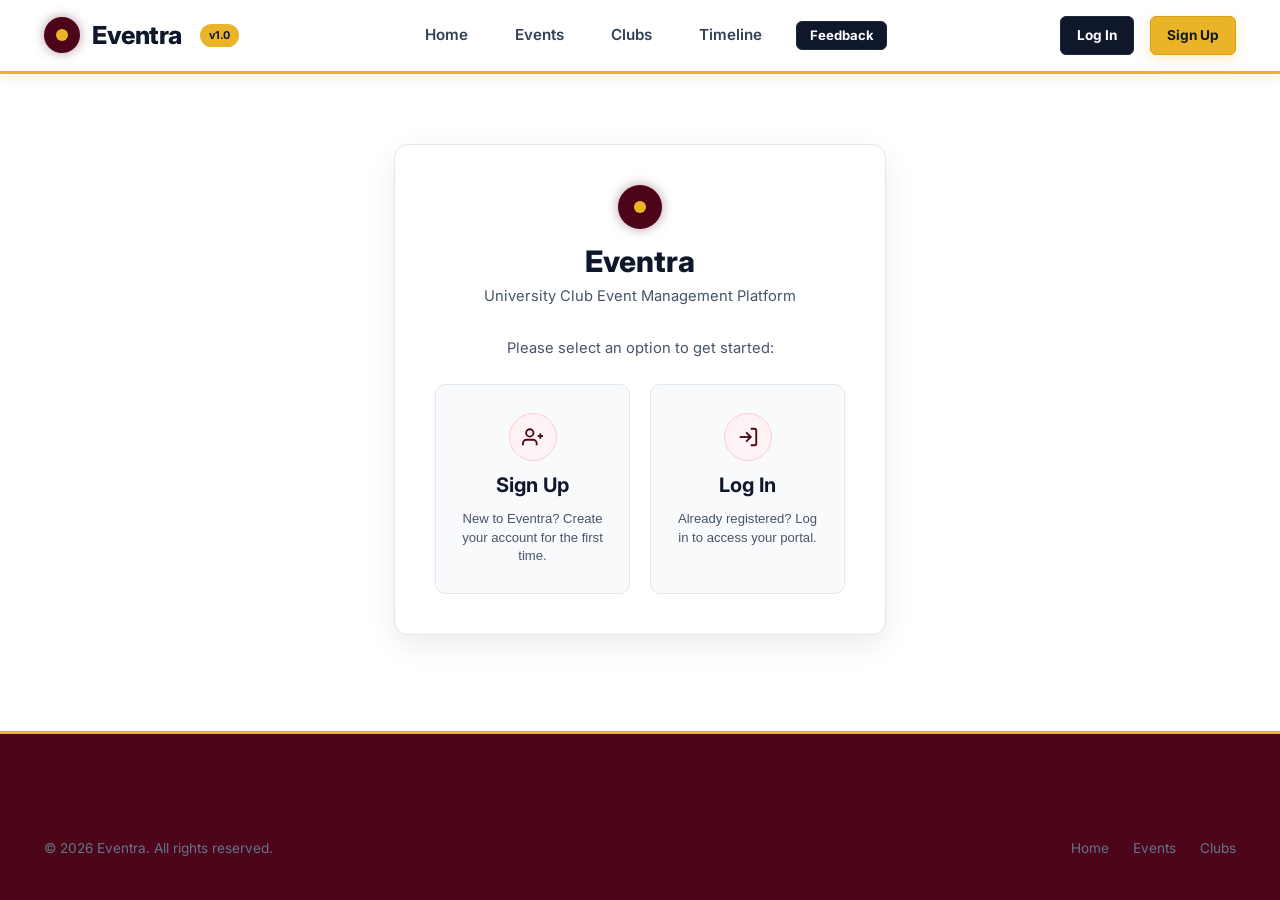
==== commit 5458509e: "Update webapp typography, white background, alternating black and white sections, and academic brown" ====
--- a/frontend/auth.html
+++ b/frontend/auth.html
@@ -23,10 +23,9 @@
     }
     .auth-card {
       padding: 2.5rem;
-      border: 1px solid var(--border-white-layer);
-      box-shadow: var(--shadow-lg), 0 0 45px rgba(52, 211, 153, 0.08);
-      background: rgba(12, 33, 23, 0.88);
-      backdrop-filter: blur(16px);
+      border: 1px solid var(--border-subtle);
+      box-shadow: 0 10px 30px rgba(0, 0, 0, 0.08);
+      background: #ffffff;
       border-radius: var(--radius-lg);
     }
     .landing-choice-grid {
@@ -44,8 +43,8 @@
       }
     }
     .choice-card {
-      background: rgba(255, 255, 255, 0.04);
-      border: 1px solid var(--border-white-layer);
+      background: #f8fafc;
+      border: 1px solid var(--border-subtle);
       border-radius: var(--radius-md);
       padding: 1.75rem 1.25rem;
       text-align: center;
@@ -59,32 +58,34 @@
       color: inherit;
     }
     .choice-card:hover {
-      background: rgba(255, 255, 255, 0.1);
-      border-color: rgba(255, 255, 255, 0.4);
+      background: #ffffff;
+      border-color: #4c0519;
       transform: translateY(-3px);
-      box-shadow: 0 12px 25px rgba(0, 0, 0, 0.5), 0 0 20px rgba(52, 211, 153, 0.15);
+      box-shadow: 0 8px 24px rgba(76, 5, 25, 0.12);
     }
     .choice-icon {
       width: 48px;
       height: 48px;
       border-radius: 50%;
-      background: var(--white-layer-mid);
+      background: #fdf2f4;
       display: flex;
       align-items: center;
       justify-content: center;
       font-size: 1.4rem;
-      border: 1px solid var(--border-glass);
-      color: var(--accent-mint);
+      border: 1px solid #fecdd3;
+      color: #4c0519;
+      transition: all var(--transition-fast);
     }
     .choice-card:hover .choice-icon {
-      background: var(--accent-mint);
-      color: #05140d;
+      background: #4c0519;
+      color: #ffffff;
+      border-color: #4c0519;
     }
     .choice-title {
       font-family: var(--font-heading);
       font-size: 1.25rem;
       font-weight: 700;
-      color: #ffffff;
+      color: #0f172a;
       margin: 0;
     }
     .choice-desc {
@@ -94,7 +95,7 @@
       line-height: 1.4;
     }
     .role-option-card {
-      background: rgba(255, 255, 255, 0.03);
+      background: #f8fafc;
       border: 1px solid var(--border-subtle);
       border-radius: var(--radius-md);
       padding: 1.15rem 1.25rem;
@@ -108,16 +109,17 @@
       width: 100%;
     }
     .role-option-card:hover {
-      background: rgba(255, 255, 255, 0.09);
-      border-color: rgba(255, 255, 255, 0.35);
+      background: #ffffff;
+      border-color: #4c0519;
       transform: translateX(4px);
+      box-shadow: 0 4px 14px rgba(76, 5, 25, 0.1);
     }
     .role-icon-box {
       width: 44px;
       height: 44px;
       border-radius: var(--radius-sm);
-      background: rgba(52, 211, 153, 0.12);
-      border: 1px solid rgba(52, 211, 153, 0.3);
+      background: #fef2f2;
+      border: 1px solid #fecaca;
       display: flex;
       align-items: center;
       justify-content: center;
@@ -289,7 +291,7 @@
             &larr; Back to Main Options
           </button>
 
-          <h3 style="font-size: 1.25rem; font-weight: 700; margin-bottom: 0.4rem; color: #ffffff;" id="role-view-heading">Select Account Type</h3>
+          <h3 style="font-size: 1.25rem; font-weight: 700; margin-bottom: 0.4rem; color: var(--text-main);" id="role-view-heading">Select Account Type</h3>
           <p style="font-size: 0.88rem; color: var(--text-muted); margin-bottom: 1.5rem;" id="role-view-desc">Select your role to continue.</p>
 
           <div id="role-options-container">
@@ -297,7 +299,7 @@
             <button type="button" class="role-option-card" onclick="selectRole('student')">
               <div class="role-icon-box">🎓</div>
               <div style="flex:1;">
-                <div style="font-weight:700; font-size:1rem; color:#ffffff;" id="role-label-student">Sign Up as a Student</div>
+                <div style="font-weight:700; font-size:1rem; color:var(--text-main);" id="role-label-student">Sign Up as a Student</div>
                 <div style="font-size:0.8rem; color:var(--text-muted);">For university students participating in events and club activities.</div>
               </div>
               <div style="color:var(--text-dim);">&rarr;</div>
@@ -307,7 +309,7 @@
             <button type="button" class="role-option-card" onclick="selectRole('club')">
               <div class="role-icon-box">🏛️</div>
               <div style="flex:1;">
-                <div style="font-weight:700; font-size:1rem; color:#ffffff;" id="role-label-club">Sign Up as a Club Admin</div>
+                <div style="font-weight:700; font-size:1rem; color:var(--text-main);" id="role-label-club">Sign Up as a Club Admin</div>
                 <div style="font-size:0.8rem; color:var(--text-muted);">For student leaders and coordinators managing a university society.</div>
               </div>
               <div style="color:var(--text-dim);">&rarr;</div>
@@ -317,7 +319,7 @@
             <button type="button" class="role-option-card" onclick="selectRole('super_admin')">
               <div class="role-icon-box">🛡️</div>
               <div style="flex:1;">
-                <div style="font-weight:700; font-size:1rem; color:#ffffff;" id="role-label-super-admin">Sign Up as the Super Admin</div>
+                <div style="font-weight:700; font-size:1rem; color:var(--text-main);" id="role-label-super-admin">Sign Up as the Super Admin</div>
                 <div style="font-size:0.8rem; color:var(--text-muted);">Restricted platform administration with authorized bootstrap key.</div>
               </div>
               <div style="color:var(--text-dim);">&rarr;</div>
@@ -338,7 +340,7 @@
             </button>
           </div>
 
-          <h3 style="font-size: 1.35rem; font-weight: 700; margin-bottom: 0.35rem; color: #ffffff;" id="form-heading">Form</h3>
+          <h3 style="font-size: 1.35rem; font-weight: 700; margin-bottom: 0.35rem; color: var(--text-main);" id="form-heading">Form</h3>
           <p style="font-size: 0.88rem; color: var(--text-muted); margin-bottom: 1.5rem;" id="form-subheading">Fill in the fields below.</p>
 
           <!-- 3.1 SIGN UP AS A STUDENT FORM -->
@@ -441,7 +443,7 @@
           <!-- 3.3 SIGN UP AS THE SUPER ADMIN FORM -->
           <form id="form-signup-super-admin" style="display: none;" onsubmit="submitSuperAdminSignup(event)" novalidate>
             <div style="background: rgba(16, 185, 129, 0.1); border: 1px solid rgba(16, 185, 129, 0.3); border-radius: var(--radius-sm); padding: 0.85rem 1rem; margin-bottom: 1.25rem; font-size: 0.82rem; color: #a7f3d0; line-height: 1.45;">
-              <div style="font-weight: 700; color: #ffffff; margin-bottom: 0.25rem;">🔐 Protected Super Admin Provisioning</div>
+              <div style="font-weight: 700; color: #065f46; margin-bottom: 0.25rem;">🔐 Protected Super Admin Provisioning</div>
               Super Admin account creation requires a secure system authorization bootstrap key. Public visitors cannot self-grant administrator rights.
             </div>
 
@@ -532,7 +534,7 @@
             <div id="club-pending-status-box" style="display:none; background: rgba(245, 158, 11, 0.12); border: 1px solid rgba(245, 158, 11, 0.35); border-radius: var(--radius-sm); padding: 0.85rem 1rem; margin-bottom: 1.25rem; font-size: 0.85rem; color: #fde68a;">
               <div style="display:flex; align-items:center; gap:0.5rem; margin-bottom:0.35rem;">
                 <span class="badge-pending">Pending Verification</span>
-                <strong id="club-pending-name" style="color:#ffffff;">Club</strong>
+                <strong id="club-pending-name" style="color:#78350f;">Club</strong>
               </div>
               Your club registration has been submitted and is currently pending review by the Super Admin. You cannot access event management features until your club is approved.
             </div>
--- a/frontend/css/main.css
+++ b/frontend/css/main.css
@@ -1,84 +1,95 @@
 /* ===================================================================
-   EVENTRA - Premium Dark Green & White Layer Design System
-   "All clubs/events revolving around one platform"
-   "Innovation, collaboration and leadership"
+   EVENTRA - Campus Life & Event Platform
+   Font: Inter / Roboto Typography
+   Palette: Deep Burgundy (#4c0519), Golden Amber (#ebb328),
+            Warm Sand (#f5ede2), Crisp White & Obsidian
    =================================================================== */
 
-@import url('https://fonts.googleapis.com/css2?family=Outfit:wght@300;400;500;600;700;800;900&family=Plus+Jakarta+Sans:wght@400;500;600;700&family=JetBrains+Mono:wght@400;600&display=swap');
+@import url('https://fonts.googleapis.com/css2?family=Inter:wght@400;500;600;700;800;900&family=Roboto:wght@400;500;700&family=JetBrains+Mono:wght@400;600&display=swap');
 
 :root {
-  /* Color Palette - Deep Forest Obsidian & Luminous Mint */
-  --bg-primary: #05140d;
-  --bg-secondary: #091e14;
-  --bg-surface: #0e2b1d;
-  --bg-card: rgba(12, 33, 23, 0.78);
-  --bg-card-hover: rgba(16, 44, 31, 0.88);
-  --bg-glass: rgba(12, 33, 23, 0.65);
-  --bg-glass-strong: rgba(7, 20, 13, 0.9);
-  --bg-input: rgba(9, 26, 17, 0.95);
-
-  /* White Layers */
-  --white-layer-subtle: rgba(255, 255, 255, 0.04);
-  --white-layer-mid: rgba(255, 255, 255, 0.08);
-  --white-layer-high: rgba(255, 255, 255, 0.14);
-  --white-solid: #ffffff;
-
-  /* Primary Brand Accents - Emerald, Mint & Pure White */
-  --accent-cyan: #34d399; /* Mint alias */
-  --accent-blue: #10b981; /* Emerald alias */
-  --accent-green: #10b981;
-  --accent-emerald: #10b981;
-  --accent-mint: #34d399;
-  --accent-pine: #059669;
-  --accent-light: #a7f3d0;
-  --accent-purple: #34d399; /* Remapped to mint for theme coherence */
-  --accent-magenta: #10b981;
-  --accent-amber: #f59e0b;
-  --accent-rose: #f43f5e;
+  /* Color Palette - Crisp White Base & Academic Sections */
+  --bg-primary: #ffffff;
+  --bg-secondary: #fdfbf7;
+  --bg-surface: #f8fafc;
+  --bg-card: #ffffff;
+  --bg-card-hover: #ffffff;
+  --bg-glass: rgba(255, 255, 255, 0.98);
+  --bg-glass-strong: #ffffff;
+  --bg-input: #ffffff;
+  --bg-dark-section: #0a0f1d;
+  --bg-dark-card: #111827;
+
+  /* Deep Wine Burgundy (Signature Primary) */
+  --bg-text-brown: #4c0519;
+  --bg-brown: #4c0519;
+  --bg-burgundy: #4c0519;
+  --accent-brown: #4c0519;
+  --accent-brown-light: #600821;
+  --accent-brown-hover: #370311;
+  --border-brown: #600821;
+
+  /* Golden Amber (Signature Secondary) */
+  --bg-gold: #ebb328;
+  --bg-gold-hover: #d99f18;
+  --accent-amber: #ebb328;
+
+  /* Warm Sand Tag Accent */
+  --bg-sand: #f5ede2;
+
+  /* Primary Brand Accents */
+  --accent-cyan: #4c0519;
+  --accent-blue: #0f172a;
+  --accent-green: #15803d;
+  --accent-emerald: #15803d;
+  --accent-mint: #4c0519;
+  --accent-pine: #370311;
+  --accent-light: #fef2f2;
+  --accent-purple: #4c0519;
+  --accent-magenta: #4c0519;
+  --accent-rose: #dc2626;
 
   /* Gradients */
-  --grad-primary: linear-gradient(135deg, #10b981 0%, #34d399 100%);
-  --grad-accent: linear-gradient(135deg, #059669 0%, #10b981 50%, #34d399 100%);
-  --grad-white: linear-gradient(135deg, #ffffff 0%, #e2e8f0 100%);
-  --grad-white-layer: linear-gradient(135deg, rgba(255, 255, 255, 0.16) 0%, rgba(255, 255, 255, 0.04) 100%);
-  --grad-cosmic: linear-gradient(135deg, #05140d 0%, #0d2e1f 50%, #10b981 100%);
-  --grad-dark: linear-gradient(180deg, rgba(5, 20, 13, 0.6) 0%, #05140d 100%);
-  --grad-card-border: linear-gradient(135deg, rgba(255, 255, 255, 0.25) 0%, rgba(16, 185, 129, 0.3) 50%, rgba(255, 255, 255, 0.1) 100%);
-  --grad-glow: radial-gradient(circle at 50% 50%, rgba(16, 185, 129, 0.18) 0%, transparent 70%);
-
-  /* Typography */
-  --font-heading: 'Outfit', sans-serif;
-  --font-body: 'Plus Jakarta Sans', sans-serif;
+  --grad-primary: linear-gradient(135deg, #4c0519 0%, #600821 100%);
+  --grad-accent: linear-gradient(135deg, #370311 0%, #4c0519 50%, #ebb328 100%);
+  --grad-white: linear-gradient(135deg, #ffffff 0%, #fdfbf7 100%);
+  --grad-dark: linear-gradient(180deg, #090e17 0%, #030712 100%);
+
+  /* Typography - Clean Modern Sans-Serif */
+  --font-heading: 'Inter', 'Roboto', -apple-system, BlinkMacSystemFont, 'Segoe UI', Arial, sans-serif;
+  --font-body: 'Inter', 'Roboto', -apple-system, BlinkMacSystemFont, 'Segoe UI', Arial, sans-serif;
   --font-mono: 'JetBrains Mono', monospace;
 
   /* Text Colors */
-  --text-main: #ffffff;
-  --text-muted: #cbd5e1;
-  --text-dim: #94a3b8;
-  --text-inverse: #05140d;
-
-  /* Borders & Shadows - Crisp White Layer Highlights */
-  --border-subtle: rgba(255, 255, 255, 0.08);
-  --border-glass: rgba(255, 255, 255, 0.15);
-  --border-white-layer: rgba(255, 255, 255, 0.22);
-  --border-accent: rgba(16, 185, 129, 0.4);
-  --shadow-sm: 0 4px 6px -1px rgba(0, 0, 0, 0.4), 0 2px 4px -2px rgba(0, 0, 0, 0.4);
-  --shadow-lg: 0 20px 40px -15px rgba(0, 0, 0, 0.8);
-  --shadow-glow: 0 0 25px rgba(16, 185, 129, 0.3);
-  --shadow-glow-white: 0 0 25px rgba(255, 255, 255, 0.2);
+  --text-main: #0f172a;
+  --text-muted: #475569;
+  --text-dim: #64748b;
+  --text-inverse: #ffffff;
+  --text-brown: #4c0519;
+  --text-burgundy: #4c0519;
+
+  /* Borders & Shadows */
+  --border-subtle: #e2e8f0;
+  --border-glass: #cbd5e1;
+  --border-white-layer: #e2e8f0;
+  --border-accent: rgba(116, 27, 27, 0.35);
+  --shadow-sm: 0 2px 6px rgba(0, 0, 0, 0.05);
+  --shadow-md: 0 4px 16px rgba(0, 0, 0, 0.07);
+  --shadow-lg: 0 16px 36px -8px rgba(0, 0, 0, 0.12);
+  --shadow-glow: 0 0 25px rgba(116, 27, 27, 0.25);
 
   /* Dimensions & Radius */
-  --radius-sm: 8px;
-  --radius-md: 14px;
-  --radius-lg: 20px;
+  --radius-sm: 6px;
+  --radius-md: 10px;
+  --radius-lg: 14px;
   --radius-full: 9999px;
   --container-max: 1240px;
-  --nav-height: 76px;
+  --nav-height: 74px;
 
   /* Transitions */
-  --transition-fast: 0.18s ease;
-  --transition-normal: 0.3s cubic-bezier(0.16, 1, 0.3, 1);
-  --transition-slow: 0.5s cubic-bezier(0.16, 1, 0.3, 1);
+  --transition-fast: 0.16s ease;
+  --transition-normal: 0.25s cubic-bezier(0.16, 1, 0.3, 1);
+  --transition-slow: 0.4s cubic-bezier(0.16, 1, 0.3, 1);
 }
 
 /* Reset & Base */
@@ -106,41 +117,12 @@
   -webkit-font-smoothing: antialiased;
 }
 
-/* Ambient Background Lights - Deep Emerald & Pure White Halo */
-body::before {
-  content: '';
-  position: fixed;
-  top: -150px;
-  left: 10%;
-  width: 650px;
-  height: 650px;
-  background: radial-gradient(circle, rgba(16, 185, 129, 0.14) 0%, transparent 70%);
-  border-radius: 50%;
-  filter: blur(90px);
-  pointer-events: none;
-  z-index: 0;
-}
-
-body::after {
-  content: '';
-  position: fixed;
-  bottom: -150px;
-  right: 5%;
-  width: 700px;
-  height: 700px;
-  background: radial-gradient(circle, rgba(255, 255, 255, 0.05) 0%, rgba(5, 150, 105, 0.12) 50%, transparent 70%);
-  border-radius: 50%;
-  filter: blur(100px);
-  pointer-events: none;
-  z-index: 0;
-}
-
 /* Typography Helpers */
 h1, h2, h3, h4, h5, h6 {
   font-family: var(--font-heading);
   color: var(--text-main);
   font-weight: 700;
-  line-height: 1.2;
+  line-height: 1.25;
 }
 
 a {
@@ -154,30 +136,23 @@
 }
 
 .text-gradient {
-  background: var(--grad-primary);
-  -webkit-background-clip: text;
-  -webkit-text-fill-color: transparent;
+  color: #741b1b;
   display: inline-block;
+  font-weight: 800;
 }
 
 .text-gradient-accent {
-  background: linear-gradient(135deg, #ffffff 0%, #a7f3d0 100%);
-  -webkit-background-clip: text;
-  -webkit-text-fill-color: transparent;
+  color: #741b1b;
   display: inline-block;
 }
 
 .text-gradient-white {
-  background: var(--grad-white);
-  -webkit-background-clip: text;
-  -webkit-text-fill-color: transparent;
+  color: #ffffff;
   display: inline-block;
 }
 
 .text-gradient-cosmic {
-  background: linear-gradient(135deg, #34d399 0%, #ffffff 50%, #10b981 100%);
-  -webkit-background-clip: text;
-  -webkit-text-fill-color: transparent;
+  color: #741b1b;
   display: inline-block;
 }
 
@@ -191,10 +166,69 @@
   z-index: 1;
 }
 
+/* Sections - Black & White Alternating Contrast */
 .section {
-  padding: 5.5rem 0;
+  padding: 5rem 0;
   position: relative;
   z-index: 1;
+  background-color: var(--bg-primary);
+  color: var(--text-main);
+}
+
+.section-light {
+  background-color: #ffffff !important;
+  color: #0f172a !important;
+}
+
+.section-light .section-title {
+  color: #0f172a;
+}
+
+.section-light .section-desc {
+  color: #475569;
+}
+
+.section-light .glass-card {
+  background: #ffffff;
+  border: 1px solid #e2e8f0;
+  box-shadow: 0 4px 16px rgba(0, 0, 0, 0.05);
+  color: #0f172a;
+}
+
+.section-light .glass-card:hover {
+  border-color: #cbd5e1;
+  box-shadow: 0 12px 28px rgba(0, 0, 0, 0.08);
+}
+
+.section-dark {
+  background-color: #0a0f1d !important;
+  color: #ffffff !important;
+  border-top: 1px solid #1e293b;
+  border-bottom: 1px solid #1e293b;
+}
+
+.section-dark .section-title {
+  color: #ffffff !important;
+}
+
+.section-dark .section-desc {
+  color: #94a3b8 !important;
+}
+
+.section-dark .glass-card {
+  background: #111827 !important;
+  border: 1px solid #1f2937 !important;
+  color: #ffffff !important;
+  box-shadow: 0 10px 30px rgba(0, 0, 0, 0.5);
+}
+
+.section-dark .glass-card:hover {
+  background: #162033 !important;
+  border-color: #374151 !important;
+}
+
+.section-dark h3, .section-dark h2, .section-dark a {
+  color: #ffffff;
 }
 
 .section-header {
@@ -203,28 +237,29 @@
   margin: 0 auto 3.5rem;
 }
 
-.section-badge {
+/* Text Background Burgundy */
+.section-badge, .text-bg-brown {
   display: inline-flex;
   align-items: center;
   gap: 0.5rem;
   padding: 0.35rem 1rem;
-  background: rgba(255, 255, 255, 0.08);
-  border: 1px solid rgba(255, 255, 255, 0.18);
+  background-color: #4c0519 !important;
+  border: 1px solid #600821;
   border-radius: var(--radius-full);
-  font-size: 0.8rem;
-  font-weight: 600;
-  letter-spacing: 0.05em;
+  font-size: 0.82rem;
+  font-weight: 700;
+  letter-spacing: 0.04em;
   text-transform: uppercase;
-  color: #ffffff;
+  color: #ffffff !important;
   margin-bottom: 1rem;
-  backdrop-filter: blur(10px);
 }
 
 .section-title {
   font-size: 2.5rem;
   margin-bottom: 1rem;
   letter-spacing: -0.02em;
-  color: #ffffff;
+  color: var(--text-main);
+  font-weight: 800;
 }
 
 .section-desc {
@@ -232,49 +267,23 @@
   color: var(--text-muted);
 }
 
-/* White Layer Cards & Glassmorphism */
+/* Cards */
 .glass-card {
-  background: var(--bg-card);
-  backdrop-filter: blur(18px);
-  -webkit-backdrop-filter: blur(18px);
-  border: 1px solid var(--border-glass);
+  background: #ffffff;
+  border: 1px solid #e2e8f0;
   border-radius: var(--radius-lg);
   padding: 1.75rem;
-  box-shadow: var(--shadow-sm);
+  box-shadow: 0 4px 16px rgba(0, 0, 0, 0.05);
   transition: all var(--transition-normal);
   position: relative;
   overflow: hidden;
+  color: var(--text-main);
 }
 
 .glass-card:hover {
-  background: var(--bg-card-hover);
-  border-color: rgba(255, 255, 255, 0.25);
-  box-shadow: var(--shadow-lg), 0 0 30px rgba(16, 185, 129, 0.12);
-  transform: translateY(-4px);
-}
-
-.glass-card::before {
-  content: '';
-  position: absolute;
-  top: 0;
-  left: 0;
-  right: 0;
-  height: 2px;
-  background: linear-gradient(90deg, transparent, rgba(255, 255, 255, 0.4), transparent);
-  opacity: 0;
-  transition: opacity var(--transition-normal);
-}
-
-.glass-card:hover::before {
-  opacity: 1;
-}
-
-/* Distinct White Layer Overlay Element */
-.white-layer {
-  background: var(--white-layer-mid);
-  border: 1px solid var(--border-white-layer);
-  border-radius: var(--radius-md);
-  backdrop-filter: blur(12px);
+  border-color: #cbd5e1;
+  box-shadow: 0 12px 28px rgba(0, 0, 0, 0.09);
+  transform: translateY(-3px);
 }
 
 /* Navigation Bar */
@@ -284,10 +293,9 @@
   left: 0;
   right: 0;
   height: var(--nav-height);
-  background: rgba(5, 20, 13, 0.85);
-  backdrop-filter: blur(20px);
-  -webkit-backdrop-filter: blur(20px);
-  border-bottom: 1px solid var(--border-subtle);
+  background: #ffffff;
+  border-bottom: 3px solid #ebb328;
+  box-shadow: 0 4px 15px rgba(0, 0, 0, 0.06);
   z-index: 1000;
   display: flex;
   align-items: center;
@@ -295,9 +303,8 @@
 }
 
 .navbar.scrolled {
-  background: rgba(5, 20, 13, 0.98);
-  border-bottom-color: var(--border-glass);
-  box-shadow: 0 10px 30px rgba(0, 0, 0, 0.6);
+  background: #ffffff;
+  box-shadow: 0 8px 25px rgba(0, 0, 0, 0.1);
 }
 
 .navbar-inner {
@@ -315,69 +322,58 @@
   font-size: 1.55rem;
   font-weight: 800;
   letter-spacing: -0.02em;
-  color: var(--text-main);
+  color: #0f172a;
 }
 
 .logo-orb {
-  width: 38px;
-  height: 38px;
+  width: 36px;
+  height: 36px;
   border-radius: 50%;
-  background: var(--grad-primary);
+  background: #4c0519;
   display: flex;
   align-items: center;
   justify-content: center;
-  box-shadow: 0 0 18px rgba(16, 185, 129, 0.6);
+  box-shadow: 0 0 12px rgba(76, 5, 25, 0.4);
   position: relative;
 }
 
 .logo-orb::after {
   content: '';
-  width: 14px;
-  height: 14px;
+  width: 12px;
+  height: 12px;
   border-radius: 50%;
-  background: #ffffff;
-  box-shadow: 0 0 8px #ffffff;
+  background: #ebb328;
 }
 
 .brand-tag {
-  font-size: 0.65rem;
-  color: #ffffff;
-  background: rgba(255, 255, 255, 0.12);
-  padding: 0.15rem 0.5rem;
+  font-size: 0.68rem;
+  color: #0f172a;
+  background: #ebb328;
+  padding: 0.2rem 0.55rem;
   border-radius: var(--radius-full);
   margin-left: 0.4rem;
-  border: 1px solid rgba(255, 255, 255, 0.2);
+  font-weight: 700;
 }
 
 .nav-links {
   display: flex;
   align-items: center;
-  gap: 2rem;
+  gap: 1.25rem;
   list-style: none;
 }
 
 .nav-link {
   font-size: 0.95rem;
-  font-weight: 500;
-  color: var(--text-muted);
-  position: relative;
-  padding: 0.5rem 0;
+  font-weight: 600;
+  color: #334155;
+  padding: 0.4rem 0.85rem;
+  border-radius: var(--radius-sm);
+  transition: all var(--transition-fast);
 }
 
 .nav-link:hover, .nav-link.active {
-  color: var(--text-main);
-}
-
-.nav-link.active::after {
-  content: '';
-  position: absolute;
-  bottom: 0;
-  left: 0;
-  right: 0;
-  height: 2px;
-  background: #ffffff;
-  border-radius: var(--radius-full);
-  box-shadow: 0 0 10px rgba(255, 255, 255, 0.8);
+  background-color: #4c0519;
+  color: #ffffff !important;
 }
 
 .nav-actions {
@@ -395,7 +391,7 @@
   padding: 0.75rem 1.5rem;
   font-family: var(--font-heading);
   font-size: 0.95rem;
-  font-weight: 600;
+  font-weight: 700;
   border-radius: var(--radius-md);
   border: 1px solid transparent;
   cursor: pointer;
@@ -416,79 +412,72 @@
   border-radius: var(--radius-md);
 }
 
-/* White Layer High-Contrast Button */
+.btn-primary {
+  background: #ebb328;
+  color: #0f172a !important;
+  border: 1px solid #d99f18;
+  box-shadow: 0 4px 14px rgba(235, 179, 40, 0.25);
+  font-weight: 700;
+}
+
+.btn-primary:hover {
+  background: #d99f18;
+  color: #0f172a !important;
+  box-shadow: 0 6px 20px rgba(235, 179, 40, 0.38);
+  transform: translateY(-2px);
+}
+
+.btn-burgundy {
+  background: #4c0519;
+  color: #ffffff !important;
+  border: 1px solid #370311;
+}
+
+.btn-burgundy:hover {
+  background: #370311;
+  color: #ffffff !important;
+  transform: translateY(-2px);
+}
+
+.btn-glass {
+  background: #0f172a;
+  color: #ffffff !important;
+  border: 1px solid #1e293b;
+}
+
+.btn-glass:hover {
+  background: #1e293b;
+  color: #ffffff !important;
+  transform: translateY(-2px);
+}
+
 .btn-white {
   background: #ffffff;
-  color: #05140d;
-  font-weight: 700;
-  box-shadow: 0 4px 20px rgba(255, 255, 255, 0.25);
-  border: 1px solid rgba(255, 255, 255, 0.5);
+  color: #0f172a !important;
+  border: 1px solid #cbd5e1;
 }
 
 .btn-white:hover {
+  background: #f1f5f9;
   transform: translateY(-2px);
-  background: #f8fafc;
-  box-shadow: 0 8px 25px rgba(255, 255, 255, 0.4);
-}
-
-.btn-primary {
-  background: var(--grad-primary);
-  color: #05140d;
-  font-weight: 700;
-  box-shadow: 0 4px 20px rgba(16, 185, 129, 0.35);
-}
-
-.btn-primary:hover {
-  transform: translateY(-2px);
-  box-shadow: 0 8px 25px rgba(16, 185, 129, 0.5);
-  filter: brightness(1.08);
-}
-
-.btn-accent {
-  background: linear-gradient(135deg, #ffffff 0%, #a7f3d0 100%);
-  color: #05140d;
-  font-weight: 700;
-  box-shadow: 0 4px 20px rgba(255, 255, 255, 0.2);
-}
-
-.btn-accent:hover {
-  transform: translateY(-2px);
-  box-shadow: 0 8px 25px rgba(255, 255, 255, 0.35);
-}
-
-.btn-glass {
-  background: rgba(255, 255, 255, 0.08);
-  color: #ffffff;
-  border: 1px solid var(--border-glass);
-  backdrop-filter: blur(10px);
-}
-
-.btn-glass:hover {
-  background: rgba(255, 255, 255, 0.16);
-  border-color: rgba(255, 255, 255, 0.35);
-  transform: translateY(-2px);
 }
 
 .btn-danger {
-  background: rgba(244, 63, 94, 0.15);
-  color: var(--accent-rose);
-  border: 1px solid rgba(244, 63, 94, 0.3);
+  background: #dc2626;
+  color: #ffffff !important;
 }
 
 .btn-danger:hover {
-  background: rgba(244, 63, 94, 0.25);
-  border-color: var(--accent-rose);
+  background: #b91c1c;
 }
 
 .btn-success {
-  background: rgba(16, 185, 129, 0.15);
-  color: var(--accent-emerald);
-  border: 1px solid rgba(16, 185, 129, 0.3);
+  background: #15803d;
+  color: #ffffff !important;
 }
 
 .btn-success:hover {
-  background: rgba(16, 185, 129, 0.25);
-  border-color: var(--accent-emerald);
+  background: #166534;
 }
 
 /* User Pill in Navbar */
@@ -497,42 +486,43 @@
   align-items: center;
   gap: 0.65rem;
   padding: 0.4rem 0.9rem;
-  background: rgba(255, 255, 255, 0.08);
-  border: 1px solid var(--border-glass);
+  background: #f1f5f9;
+  border: 1px solid #cbd5e1;
   border-radius: var(--radius-full);
   cursor: pointer;
+  color: #0f172a;
   transition: all var(--transition-fast);
 }
 
 .user-menu-pill:hover {
-  background: rgba(255, 255, 255, 0.16);
-  border-color: rgba(255, 255, 255, 0.35);
+  background: #e2e8f0;
+  border-color: #94a3b8;
 }
 
 .user-avatar-circle {
   width: 28px;
   height: 28px;
   border-radius: 50%;
-  background: var(--grad-primary);
+  background: #741b1b;
   display: flex;
   align-items: center;
   justify-content: center;
   font-weight: 700;
   font-size: 0.75rem;
-  color: #05140d;
+  color: #ffffff;
 }
 
 .user-role-badge {
   font-size: 0.7rem;
-  padding: 0.1rem 0.5rem;
+  padding: 0.15rem 0.55rem;
   border-radius: var(--radius-full);
-  font-weight: 600;
+  font-weight: 700;
   text-transform: uppercase;
 }
 
-.role-student { background: rgba(52, 211, 153, 0.2); color: #34d399; }
-.role-club_admin { background: rgba(255, 255, 255, 0.2); color: #ffffff; }
-.role-super_admin { background: rgba(16, 185, 129, 0.25); color: #6ee7b7; }
+.role-student { background: #741b1b; color: #ffffff; }
+.role-club_admin { background: #0f172a; color: #ffffff; }
+.role-super_admin { background: #15803d; color: #ffffff; }
 
 /* Form Controls */
 .form-group {
@@ -555,10 +545,10 @@
 .form-control {
   width: 100%;
   padding: 0.8rem 1.1rem;
-  background: var(--bg-input);
-  border: 1px solid var(--border-glass);
+  background: #ffffff;
+  border: 1px solid #cbd5e1;
   border-radius: var(--radius-md);
-  color: var(--text-main);
+  color: #0f172a;
   font-family: var(--font-body);
   font-size: 0.95rem;
   transition: all var(--transition-fast);
@@ -566,18 +556,18 @@
 
 .form-control:focus {
   outline: none;
-  border-color: rgba(255, 255, 255, 0.5);
-  box-shadow: 0 0 0 3px rgba(255, 255, 255, 0.12);
-  background: rgba(13, 36, 24, 0.98);
+  border-color: #741b1b;
+  box-shadow: 0 0 0 3px rgba(116, 27, 27, 0.18);
+  background: #ffffff;
 }
 
 .form-control::placeholder {
-  color: var(--text-dim);
+  color: #94a3b8;
 }
 
 select.form-control {
   appearance: none;
-  background-image: url("data:image/svg+xml,%3Csvg xmlns='http://www.w3.org/2000/svg' width='16' height='16' viewBox='0 0 24 24' fill='none' stroke='%23ffffff' stroke-width='2' stroke-linecap='round' stroke-linejoin='round'%3E%3Cpolyline points='6 9 12 15 18 9'%3E%3C/polyline%3E%3C/svg%3E");
+  background-image: url("data:image/svg+xml,%3Csvg xmlns='http://www.w3.org/2000/svg' width='16' height='16' viewBox='0 0 24 24' fill='none' stroke='%23334155' stroke-width='2' stroke-linecap='round' stroke-linejoin='round'%3E%3Cpolyline points='6 9 12 15 18 9'%3E%3C/polyline%3E%3C/svg%3E");
   background-repeat: no-repeat;
   background-position: right 1rem center;
   padding-right: 2.5rem;
@@ -600,30 +590,46 @@
   margin-top: 0.35rem;
 }
 
-/* Badges */
+/* Badges - Signature Brown / Maroon text backgrounds */
 .badge {
   display: inline-flex;
   align-items: center;
   gap: 0.35rem;
   padding: 0.25rem 0.65rem;
   font-size: 0.75rem;
-  font-weight: 600;
+  font-weight: 700;
   border-radius: var(--radius-full);
 }
 
-.badge-cyan { background: rgba(52, 211, 153, 0.16); color: #34d399; border: 1px solid rgba(52, 211, 153, 0.3); }
-.badge-purple { background: rgba(255, 255, 255, 0.1); color: #ffffff; border: 1px solid rgba(255, 255, 255, 0.2); }
-.badge-emerald { background: rgba(16, 185, 129, 0.18); color: var(--accent-emerald); border: 1px solid rgba(16, 185, 129, 0.35); }
-.badge-amber { background: rgba(245, 158, 11, 0.15); color: var(--accent-amber); border: 1px solid rgba(245, 158, 11, 0.3); }
-.badge-rose { background: rgba(244, 63, 94, 0.15); color: var(--accent-rose); border: 1px solid rgba(244, 63, 94, 0.3); }
-
-/* Modal Backdrop */
+.badge-purple, .badge-cyan, .badge-brown {
+  background-color: #4c0519 !important;
+  color: #ffffff !important;
+  border: 1px solid #600821;
+}
+
+.badge-emerald {
+  background-color: #15803d !important;
+  color: #ffffff !important;
+}
+
+.badge-amber {
+  background-color: #ebb328 !important;
+  color: #0f172a !important;
+  font-weight: 700;
+}
+
+.badge-rose {
+  background-color: #dc2626 !important;
+  color: #ffffff !important;
+}
+
+/* Modal */
 .modal-overlay {
   position: fixed;
   inset: 0;
-  background: rgba(3, 10, 6, 0.88);
-  backdrop-filter: blur(8px);
-  -webkit-backdrop-filter: blur(8px);
+  background: rgba(15, 23, 42, 0.75);
+  backdrop-filter: blur(6px);
+  -webkit-backdrop-filter: blur(6px);
   z-index: 2000;
   display: flex;
   align-items: center;
@@ -640,18 +646,19 @@
 }
 
 .modal-box {
-  background: var(--bg-secondary);
-  border: 1px solid var(--border-glass);
+  background: #ffffff;
+  border: 1px solid #e2e8f0;
   border-radius: var(--radius-lg);
   width: 100%;
   max-width: 580px;
   max-height: 90vh;
   overflow-y: auto;
-  box-shadow: var(--shadow-lg), 0 0 50px rgba(16, 185, 129, 0.12);
+  box-shadow: 0 20px 45px rgba(0, 0, 0, 0.2);
   transform: scale(0.95) translateY(10px);
   transition: all var(--transition-normal);
   padding: 2rem;
   position: relative;
+  color: #0f172a;
 }
 
 .modal-overlay.active .modal-box {
@@ -675,7 +682,7 @@
   color: var(--text-main);
 }
 
-/* Toast Notifications */
+/* Toast */
 #toast-container {
   position: fixed;
   bottom: 2rem;
@@ -689,11 +696,12 @@
 
 .toast {
   pointer-events: auto;
-  background: var(--bg-secondary);
-  border: 1px solid var(--border-glass);
+  background: #ffffff;
+  border: 1px solid #cbd5e1;
+  color: #0f172a;
   padding: 1rem 1.4rem;
   border-radius: var(--radius-md);
-  box-shadow: var(--shadow-lg);
+  box-shadow: 0 10px 30px rgba(0, 0, 0, 0.15);
   display: flex;
   align-items: center;
   gap: 0.75rem;
@@ -702,22 +710,23 @@
   animation: slideInToast 0.3s cubic-bezier(0.16, 1, 0.3, 1) forwards;
 }
 
-.toast.toast-success { border-left: 4px solid var(--accent-emerald); }
-.toast.toast-error { border-left: 4px solid var(--accent-rose); }
-.toast.toast-info { border-left: 4px solid #ffffff; }
+.toast.toast-success { border-left: 4px solid #15803d; }
+.toast.toast-error { border-left: 4px solid #dc2626; }
+.toast.toast-info { border-left: 4px solid #4c0519; }
 
 @keyframes slideInToast {
   from { transform: translateX(100%); opacity: 0; }
   to { transform: translateX(0); opacity: 1; }
 }
 
-/* Footer */
+/* Footer - Deep Burgundy with Golden Amber Border */
 .footer {
-  background: #030c07;
-  border-top: 1px solid var(--border-subtle);
+  background: #4c0519;
+  border-top: 3px solid #ebb328;
   padding: 4.5rem 0 2.5rem;
   position: relative;
   z-index: 1;
+  color: #ffffff;
 }
 
 .footer-grid {
@@ -731,6 +740,7 @@
   margin: 1rem 0 1.5rem;
   max-width: 320px;
   font-size: 0.95rem;
+  color: #94a3b8;
 }
 
 .footer-title {
@@ -748,7 +758,7 @@
 }
 
 .footer-links a {
-  color: var(--text-muted);
+  color: #94a3b8;
   font-size: 0.9rem;
 }
 
@@ -757,13 +767,13 @@
 }
 
 .footer-bottom {
-  border-top: 1px solid var(--border-subtle);
+  border-top: 1px solid #1e293b;
   padding-top: 2rem;
   display: flex;
   align-items: center;
   justify-content: space-between;
   font-size: 0.85rem;
-  color: var(--text-dim);
+  color: #64748b;
 }
 
 /* Responsive Media Queries */
@@ -774,9 +784,6 @@
   }
   .nav-links {
     display: none;
-  }
-  .mobile-menu-btn {
-    display: flex;
   }
 }
 
@@ -796,3 +803,122 @@
     text-align: center;
   }
 }
+
+/* ===================================================================
+   Dark Page Styling (First page of webapp)
+   =================================================================== */
+body.page-dark {
+  background-color: #080d1a !important;
+  color: #f1f5f9 !important;
+}
+
+body.page-dark .section {
+  background-color: #080d1a;
+  color: #f1f5f9;
+}
+
+body.page-dark .section-dark {
+  background-color: #080d1a !important;
+  border-top-color: #1e293b;
+  border-bottom-color: #1e293b;
+}
+
+body.page-dark .section-light {
+  background-color: #0c1324 !important;
+  color: #f1f5f9 !important;
+  border-top: 1px solid #1e293b;
+  border-bottom: 1px solid #1e293b;
+}
+
+body.page-dark .section-title {
+  color: #ffffff !important;
+}
+
+body.page-dark .section-desc {
+  color: #94a3b8 !important;
+}
+
+body.page-dark p {
+  color: #94a3b8;
+}
+
+body.page-dark strong {
+  color: #ffffff;
+}
+
+body.page-dark .navbar {
+  background: #080d1a;
+  border-bottom: 3px solid #ebb328;
+  box-shadow: 0 4px 20px rgba(0, 0, 0, 0.45);
+}
+
+body.page-dark .navbar.scrolled {
+  background: #080d1a;
+  box-shadow: 0 8px 30px rgba(0, 0, 0, 0.7);
+}
+
+body.page-dark .brand-logo {
+  color: #ffffff;
+}
+
+body.page-dark .nav-link {
+  color: #cbd5e1;
+}
+
+body.page-dark .nav-link:hover, 
+body.page-dark .nav-link.active {
+  background-color: #4c0519;
+  color: #ffffff !important;
+}
+
+body.page-dark .glass-card {
+  background: #0f172a !important;
+  border: 1px solid #1e293b !important;
+  color: #ffffff !important;
+  box-shadow: 0 8px 24px rgba(0, 0, 0, 0.35);
+}
+
+body.page-dark .glass-card:hover {
+  background: #141f36 !important;
+  border-color: #334155 !important;
+  box-shadow: 0 14px 35px rgba(0, 0, 0, 0.5);
+}
+
+body.page-dark .btn-glass {
+  background: rgba(255, 255, 255, 0.08);
+  color: #ffffff !important;
+  border: 1px solid rgba(255, 255, 255, 0.2);
+}
+
+body.page-dark .btn-glass:hover {
+  background: rgba(255, 255, 255, 0.16);
+  border-color: rgba(255, 255, 255, 0.35);
+}
+
+body.page-dark .user-menu-pill {
+  background: #111827;
+  border-color: #1f2937;
+  color: #ffffff;
+}
+
+body.page-dark .timeline-card {
+  background: #0f172a !important;
+  border: 1px solid #1e293b !important;
+  color: #ffffff !important;
+}
+
+body.page-dark .orbit-ring {
+  border-color: rgba(235, 179, 40, 0.2);
+}
+
+body.page-dark .orbit-ring.ring-1 {
+  border-color: rgba(255, 255, 255, 0.2);
+}
+
+body.page-dark .orbit-ring.ring-2 {
+  border-color: rgba(235, 179, 40, 0.35);
+}
+
+body.page-dark .orbit-ring.ring-3 {
+  border-color: rgba(255, 255, 255, 0.15);
+}
--- a/frontend/css/animations.css
+++ b/frontend/css/animations.css
@@ -21,36 +21,35 @@
   width: 126px;
   height: 126px;
   border-radius: 50%;
-  background: radial-gradient(circle, #ffffff 0%, #a7f3d0 25%, #34d399 50%, #059669 80%, #064e3b 100%);
+  background: radial-gradient(circle, #ffffff 0%, #fef3c7 25%, #ebb328 60%, #4c0519 100%);
   display: flex;
   flex-direction: column;
   align-items: center;
   justify-content: center;
   box-shadow:
-    0 0 45px rgba(52, 211, 153, 0.7),
-    0 0 85px rgba(16, 185, 129, 0.4),
-    0 0 20px rgba(255, 255, 255, 0.6),
-    inset 0 0 20px #ffffff;
+    0 0 35px rgba(76, 5, 25, 0.5),
+    0 0 65px rgba(235, 179, 40, 0.35),
+    0 0 15px rgba(0, 0, 0, 0.1);
   position: relative;
   z-index: 10;
   animation: corePulse 4s ease-in-out infinite;
   text-align: center;
   cursor: pointer;
-  border: 3px solid rgba(255, 255, 255, 0.9);
+  border: 3px solid #ffffff;
 }
 
 .orbit-core .core-title {
   font-family: var(--font-heading);
   font-size: 1.15rem;
-  font-weight: 900;
-  color: #05140d;
+  font-weight: 800;
+  color: #ffffff;
   letter-spacing: -0.02em;
 }
 
 .orbit-core .core-sub {
-  font-size: 0.62rem;
+  font-size: 0.65rem;
   font-weight: 800;
-  color: #064e3b;
+  color: #fecaca;
   text-transform: uppercase;
   letter-spacing: 0.08em;
   opacity: 0.95;
@@ -60,16 +59,14 @@
   0%, 100% {
     transform: scale(1);
     box-shadow:
-      0 0 35px rgba(52, 211, 153, 0.5),
-      0 0 70px rgba(16, 185, 129, 0.35),
-      0 0 15px rgba(255, 255, 255, 0.4);
+      0 0 30px rgba(116, 27, 27, 0.4),
+      0 0 60px rgba(185, 28, 28, 0.25);
   }
   50% {
-    transform: scale(1.06);
+    transform: scale(1.05);
     box-shadow:
-      0 0 60px rgba(52, 211, 153, 0.85),
-      0 0 110px rgba(16, 185, 129, 0.6),
-      0 0 30px rgba(255, 255, 255, 0.7);
+      0 0 50px rgba(116, 27, 27, 0.65),
+      0 0 90px rgba(185, 28, 28, 0.4);
   }
 }
 
@@ -77,7 +74,7 @@
 .orbit-ring {
   position: absolute;
   border-radius: 50%;
-  border: 1px dashed rgba(255, 255, 255, 0.2);
+  border: 1px dashed rgba(15, 23, 42, 0.16);
   top: 50%;
   left: 50%;
   transform: translate(-50%, -50%);
@@ -87,7 +84,7 @@
 .orbit-ring.ring-1 {
   width: 250px;
   height: 250px;
-  border-color: rgba(255, 255, 255, 0.28);
+  border-color: rgba(15, 23, 42, 0.22);
   animation: rotateRing 26s linear infinite;
 }
 
@@ -95,8 +92,8 @@
   width: 380px;
   height: 380px;
   border-style: solid;
-  border-color: rgba(52, 211, 153, 0.3);
-  box-shadow: inset 0 0 20px rgba(52, 211, 153, 0.05);
+  border-color: rgba(116, 27, 27, 0.25);
+  box-shadow: inset 0 0 20px rgba(116, 27, 27, 0.04);
   animation: rotateRingRev 38s linear infinite;
 }
 
@@ -104,7 +101,7 @@
   width: 490px;
   height: 490px;
   border-style: dotted;
-  border-color: rgba(255, 255, 255, 0.18);
+  border-color: rgba(15, 23, 42, 0.16);
   animation: rotateRing 52s linear infinite;
 }
 
@@ -118,7 +115,7 @@
   to { transform: translate(-50%, -50%) rotate(0deg); }
 }
 
-/* Satellites / Orbiting Club & Event Badges */
+/* Satellites / Orbiting Club & Event Badges - Brown Background with White Text */
 .orbit-satellite {
   position: absolute;
   pointer-events: auto;
@@ -126,23 +123,22 @@
   align-items: center;
   gap: 0.5rem;
   padding: 0.55rem 0.95rem;
-  background: rgba(12, 33, 23, 0.88);
-  border: 1px solid rgba(255, 255, 255, 0.22);
-  backdrop-filter: blur(14px);
+  background: #4c0519;
+  border: 1px solid #ebb328;
   border-radius: var(--radius-full);
-  box-shadow: 0 8px 24px rgba(0, 0, 0, 0.5), inset 0 1px 0 rgba(255, 255, 255, 0.18);
+  box-shadow: 0 4px 16px rgba(76, 5, 25, 0.35);
   font-size: 0.82rem;
-  font-weight: 600;
+  font-weight: 700;
   color: #ffffff;
   white-space: nowrap;
-  transition: transform 0.2s, border-color 0.2s, box-shadow 0.2s;
+  transition: transform 0.2s, box-shadow 0.2s;
   cursor: pointer;
 }
 
 .orbit-satellite:hover {
-  transform: scale(1.15) !important;
-  border-color: #ffffff;
-  box-shadow: 0 0 25px rgba(52, 211, 153, 0.6), 0 0 15px rgba(255, 255, 255, 0.4);
+  transform: scale(1.12) !important;
+  background: #370311;
+  box-shadow: 0 6px 22px rgba(116, 27, 27, 0.5);
   z-index: 20;
 }
 
@@ -155,6 +151,9 @@
   justify-content: center;
   font-size: 0.75rem;
   font-weight: 700;
+  background: rgba(255, 255, 255, 0.2) !important;
+  color: #ffffff !important;
+  border: 1px solid rgba(255, 255, 255, 0.3) !important;
 }
 
 /* Float Variations */
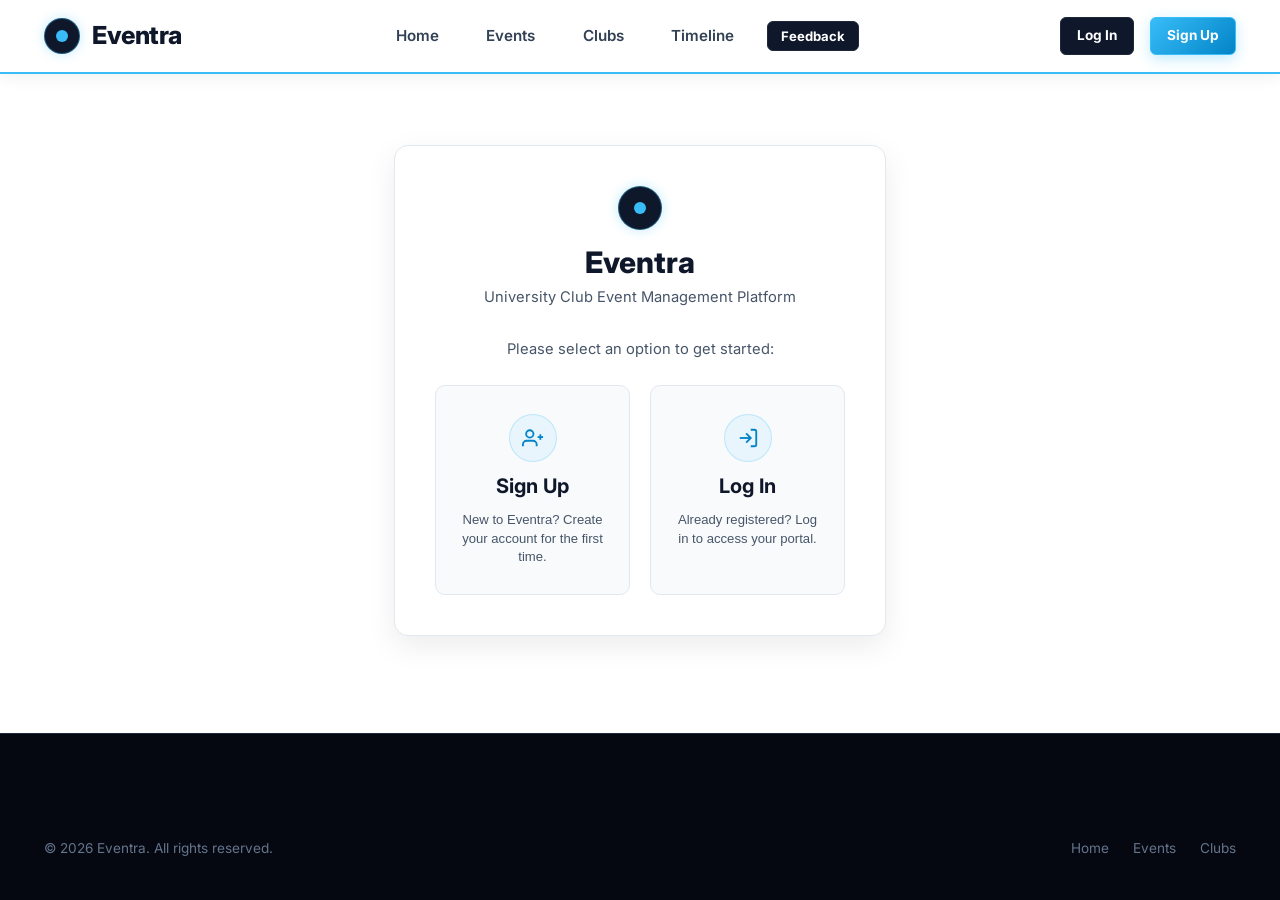
==== commit b7842134: "style: replace red and burgundy accents with cosmic obsidian and luminous violet" ====
--- a/frontend/auth.html
+++ b/frontend/auth.html
@@ -59,27 +59,27 @@
     }
     .choice-card:hover {
       background: #ffffff;
-      border-color: #4c0519;
+      border-color: #38bdf8;
       transform: translateY(-3px);
-      box-shadow: 0 8px 24px rgba(76, 5, 25, 0.12);
+      box-shadow: 0 8px 24px rgba(56, 189, 248, 0.15);
     }
     .choice-icon {
       width: 48px;
       height: 48px;
       border-radius: 50%;
-      background: #fdf2f4;
+      background: rgba(56, 189, 248, 0.08);
       display: flex;
       align-items: center;
       justify-content: center;
       font-size: 1.4rem;
-      border: 1px solid #fecdd3;
-      color: #4c0519;
+      border: 1px solid rgba(56, 189, 248, 0.25);
+      color: #0284c7;
       transition: all var(--transition-fast);
     }
     .choice-card:hover .choice-icon {
-      background: #4c0519;
+      background: #38bdf8;
       color: #ffffff;
-      border-color: #4c0519;
+      border-color: #38bdf8;
     }
     .choice-title {
       font-family: var(--font-heading);
@@ -110,9 +110,9 @@
     }
     .role-option-card:hover {
       background: #ffffff;
-      border-color: #4c0519;
+      border-color: #38bdf8;
       transform: translateX(4px);
-      box-shadow: 0 4px 14px rgba(76, 5, 25, 0.1);
+      box-shadow: 0 4px 14px rgba(56, 189, 248, 0.15);
     }
     .role-icon-box {
       width: 44px;
--- a/frontend/css/main.css
+++ b/frontend/css/main.css
@@ -1,8 +1,8 @@
 /* ===================================================================
    EVENTRA - Campus Life & Event Platform
    Font: Inter / Roboto Typography
-   Palette: Deep Burgundy (#4c0519), Golden Amber (#ebb328),
-            Warm Sand (#f5ede2), Crisp White & Obsidian
+   Palette: Cosmic Obsidian (#080d1a), Electric Cyan (#38bdf8),
+            Luminous Violet (#a855f7), Crisp White & Midnight
    =================================================================== */
 
 @import url('https://fonts.googleapis.com/css2?family=Inter:wght@400;500;600;700;800;900&family=Roboto:wght@400;500;700&family=JetBrains+Mono:wght@400;600&display=swap');
@@ -20,38 +20,38 @@
   --bg-dark-section: #0a0f1d;
   --bg-dark-card: #111827;
 
-  /* Deep Wine Burgundy (Signature Primary) */
-  --bg-text-brown: #4c0519;
-  --bg-brown: #4c0519;
-  --bg-burgundy: #4c0519;
-  --accent-brown: #4c0519;
-  --accent-brown-light: #600821;
-  --accent-brown-hover: #370311;
-  --border-brown: #600821;
-
-  /* Golden Amber (Signature Secondary) */
-  --bg-gold: #ebb328;
-  --bg-gold-hover: #d99f18;
-  --accent-amber: #ebb328;
+  /* Deep Obsidian & Cosmic Indigo (Signature Primary) */
+  --bg-text-brown: #38bdf8;
+  --bg-brown: #0f172a;
+  --bg-burgundy: #0f172a;
+  --accent-brown: #38bdf8;
+  --accent-brown-light: #1e293b;
+  --accent-brown-hover: #1e1b4b;
+  --border-brown: #334155;
+
+  /* Electric Cyan (Signature Secondary) */
+  --bg-gold: #38bdf8;
+  --bg-gold-hover: #0ea5e9;
+  --accent-amber: #38bdf8;
 
   /* Warm Sand Tag Accent */
   --bg-sand: #f5ede2;
 
   /* Primary Brand Accents */
-  --accent-cyan: #4c0519;
+  --accent-cyan: #38bdf8;
   --accent-blue: #0f172a;
   --accent-green: #15803d;
   --accent-emerald: #15803d;
-  --accent-mint: #4c0519;
-  --accent-pine: #370311;
-  --accent-light: #fef2f2;
-  --accent-purple: #4c0519;
-  --accent-magenta: #4c0519;
-  --accent-rose: #dc2626;
+  --accent-mint: #34d399;
+  --accent-pine: #1e293b;
+  --accent-light: #f0f9ff;
+  --accent-purple: #818cf8;
+  --accent-magenta: #a855f7;
+  --accent-rose: #f43f5e;
 
   /* Gradients */
-  --grad-primary: linear-gradient(135deg, #4c0519 0%, #600821 100%);
-  --grad-accent: linear-gradient(135deg, #370311 0%, #4c0519 50%, #ebb328 100%);
+  --grad-primary: linear-gradient(135deg, #0f172a 0%, #1e293b 100%);
+  --grad-accent: linear-gradient(135deg, #0284c7 0%, #38bdf8 50%, #818cf8 100%);
   --grad-white: linear-gradient(135deg, #ffffff 0%, #fdfbf7 100%);
   --grad-dark: linear-gradient(180deg, #090e17 0%, #030712 100%);
 
@@ -65,14 +65,14 @@
   --text-muted: #475569;
   --text-dim: #64748b;
   --text-inverse: #ffffff;
-  --text-brown: #4c0519;
-  --text-burgundy: #4c0519;
+  --text-brown: #38bdf8;
+  --text-burgundy: #38bdf8;
 
   /* Borders & Shadows */
   --border-subtle: #e2e8f0;
   --border-glass: #cbd5e1;
   --border-white-layer: #e2e8f0;
-  --border-accent: rgba(116, 27, 27, 0.35);
+  --border-accent: rgba(56, 189, 248, 0.35);
   --shadow-sm: 0 2px 6px rgba(0, 0, 0, 0.05);
   --shadow-md: 0 4px 16px rgba(0, 0, 0, 0.07);
   --shadow-lg: 0 16px 36px -8px rgba(0, 0, 0, 0.12);
@@ -136,13 +136,13 @@
 }
 
 .text-gradient {
-  color: #741b1b;
+  color: #38bdf8;
   display: inline-block;
   font-weight: 800;
 }
 
 .text-gradient-accent {
-  color: #741b1b;
+  color: #a855f7;
   display: inline-block;
 }
 
@@ -152,7 +152,7 @@
 }
 
 .text-gradient-cosmic {
-  color: #741b1b;
+  color: #38bdf8;
   display: inline-block;
 }
 
@@ -237,20 +237,20 @@
   margin: 0 auto 3.5rem;
 }
 
-/* Text Background Burgundy */
+/* Section Badges */
 .section-badge, .text-bg-brown {
   display: inline-flex;
   align-items: center;
   gap: 0.5rem;
   padding: 0.35rem 1rem;
-  background-color: #4c0519 !important;
-  border: 1px solid #600821;
+  background-color: rgba(30, 41, 59, 0.75) !important;
+  border: 1px solid rgba(56, 189, 248, 0.3);
   border-radius: var(--radius-full);
   font-size: 0.82rem;
   font-weight: 700;
   letter-spacing: 0.04em;
   text-transform: uppercase;
-  color: #ffffff !important;
+  color: #38bdf8 !important;
   margin-bottom: 1rem;
 }
 
@@ -294,7 +294,7 @@
   right: 0;
   height: var(--nav-height);
   background: #ffffff;
-  border-bottom: 3px solid #ebb328;
+  border-bottom: 2px solid #38bdf8;
   box-shadow: 0 4px 15px rgba(0, 0, 0, 0.06);
   z-index: 1000;
   display: flex;
@@ -329,11 +329,12 @@
   width: 36px;
   height: 36px;
   border-radius: 50%;
-  background: #4c0519;
+  background: #0f172a;
+  border: 1px solid rgba(56, 189, 248, 0.4);
   display: flex;
   align-items: center;
   justify-content: center;
-  box-shadow: 0 0 12px rgba(76, 5, 25, 0.4);
+  box-shadow: 0 0 12px rgba(56, 189, 248, 0.3);
   position: relative;
 }
 
@@ -342,13 +343,13 @@
   width: 12px;
   height: 12px;
   border-radius: 50%;
-  background: #ebb328;
+  background: #38bdf8;
 }
 
 .brand-tag {
   font-size: 0.68rem;
-  color: #0f172a;
-  background: #ebb328;
+  color: #080d1a;
+  background: #38bdf8;
   padding: 0.2rem 0.55rem;
   border-radius: var(--radius-full);
   margin-left: 0.4rem;
@@ -372,8 +373,8 @@
 }
 
 .nav-link:hover, .nav-link.active {
-  background-color: #4c0519;
-  color: #ffffff !important;
+  background-color: rgba(56, 189, 248, 0.12);
+  color: #38bdf8 !important;
 }
 
 .nav-actions {
@@ -413,28 +414,28 @@
 }
 
 .btn-primary {
-  background: #ebb328;
-  color: #0f172a !important;
-  border: 1px solid #d99f18;
-  box-shadow: 0 4px 14px rgba(235, 179, 40, 0.25);
+  background: linear-gradient(135deg, #38bdf8 0%, #0284c7 100%);
+  color: #ffffff !important;
+  border: 1px solid #38bdf8;
+  box-shadow: 0 4px 14px rgba(56, 189, 248, 0.3);
   font-weight: 700;
 }
 
 .btn-primary:hover {
-  background: #d99f18;
-  color: #0f172a !important;
-  box-shadow: 0 6px 20px rgba(235, 179, 40, 0.38);
+  background: linear-gradient(135deg, #0ea5e9 0%, #0369a1 100%);
+  color: #ffffff !important;
+  box-shadow: 0 6px 20px rgba(56, 189, 248, 0.45);
   transform: translateY(-2px);
 }
 
 .btn-burgundy {
-  background: #4c0519;
-  color: #ffffff !important;
-  border: 1px solid #370311;
+  background: #1e293b;
+  color: #ffffff !important;
+  border: 1px solid #334155;
 }
 
 .btn-burgundy:hover {
-  background: #370311;
+  background: #334155;
   color: #ffffff !important;
   transform: translateY(-2px);
 }
@@ -503,13 +504,14 @@
   width: 28px;
   height: 28px;
   border-radius: 50%;
-  background: #741b1b;
+  background: #1e293b;
+  border: 1px solid #38bdf8;
   display: flex;
   align-items: center;
   justify-content: center;
   font-weight: 700;
   font-size: 0.75rem;
-  color: #ffffff;
+  color: #38bdf8;
 }
 
 .user-role-badge {
@@ -520,7 +522,7 @@
   text-transform: uppercase;
 }
 
-.role-student { background: #741b1b; color: #ffffff; }
+.role-student { background: #1e293b; color: #38bdf8; border: 1px solid rgba(56, 189, 248, 0.3); }
 .role-club_admin { background: #0f172a; color: #ffffff; }
 .role-super_admin { background: #15803d; color: #ffffff; }
 
@@ -556,8 +558,8 @@
 
 .form-control:focus {
   outline: none;
-  border-color: #741b1b;
-  box-shadow: 0 0 0 3px rgba(116, 27, 27, 0.18);
+  border-color: #38bdf8;
+  box-shadow: 0 0 0 3px rgba(56, 189, 248, 0.18);
   background: #ffffff;
 }
 
@@ -602,9 +604,9 @@
 }
 
 .badge-purple, .badge-cyan, .badge-brown {
-  background-color: #4c0519 !important;
-  color: #ffffff !important;
-  border: 1px solid #600821;
+  background-color: rgba(30, 41, 59, 0.75) !important;
+  color: #38bdf8 !important;
+  border: 1px solid rgba(56, 189, 248, 0.25);
 }
 
 .badge-emerald {
@@ -613,8 +615,8 @@
 }
 
 .badge-amber {
-  background-color: #ebb328 !important;
-  color: #0f172a !important;
+  background-color: #38bdf8 !important;
+  color: #080d1a !important;
   font-weight: 700;
 }
 
@@ -712,17 +714,17 @@
 
 .toast.toast-success { border-left: 4px solid #15803d; }
 .toast.toast-error { border-left: 4px solid #dc2626; }
-.toast.toast-info { border-left: 4px solid #4c0519; }
+.toast.toast-info { border-left: 4px solid #38bdf8; }
 
 @keyframes slideInToast {
   from { transform: translateX(100%); opacity: 0; }
   to { transform: translateX(0); opacity: 1; }
 }
 
-/* Footer - Deep Burgundy with Golden Amber Border */
+/* Footer - Deep Midnight Obsidian */
 .footer {
-  background: #4c0519;
-  border-top: 3px solid #ebb328;
+  background: #050811;
+  border-top: 1px solid #1e293b;
   padding: 4.5rem 0 2.5rem;
   position: relative;
   z-index: 1;
@@ -848,7 +850,7 @@
 
 body.page-dark .navbar {
   background: #080d1a;
-  border-bottom: 3px solid #ebb328;
+  border-bottom: 2px solid #38bdf8;
   box-shadow: 0 4px 20px rgba(0, 0, 0, 0.45);
 }
 
@@ -867,8 +869,8 @@
 
 body.page-dark .nav-link:hover, 
 body.page-dark .nav-link.active {
-  background-color: #4c0519;
-  color: #ffffff !important;
+  background-color: rgba(56, 189, 248, 0.14);
+  color: #38bdf8 !important;
 }
 
 body.page-dark .glass-card {
@@ -908,7 +910,7 @@
 }
 
 body.page-dark .orbit-ring {
-  border-color: rgba(235, 179, 40, 0.2);
+  border-color: rgba(56, 189, 248, 0.2);
 }
 
 body.page-dark .orbit-ring.ring-1 {
@@ -916,7 +918,7 @@
 }
 
 body.page-dark .orbit-ring.ring-2 {
-  border-color: rgba(235, 179, 40, 0.35);
+  border-color: rgba(56, 189, 248, 0.35);
 }
 
 body.page-dark .orbit-ring.ring-3 {
--- a/frontend/css/animations.css
+++ b/frontend/css/animations.css
@@ -1,80 +1,123 @@
 /* ===================================================================
    EVENTRA - Orbit & Nebula Animations
    "All clubs/events revolving around one platform"
-   Theme: Dark Green Obsidian & Crisp White Layer
+   Theme: Deep Space Nebula on Dark (#080d1a) background
    =================================================================== */
 
 /* Central Revolving Orbit System */
 .orbit-stage {
   position: relative;
   width: 100%;
-  max-width: 540px;
-  height: 500px;
+  max-width: 560px;
+  height: 520px;
   margin: 0 auto;
   display: flex;
   align-items: center;
   justify-content: center;
 }
 
-/* Center Eventra Core Sun/Portal */
+/* Ambient nebula glow behind the whole stage */
+.orbit-stage::before {
+  content: '';
+  position: absolute;
+  width: 360px;
+  height: 360px;
+  border-radius: 50%;
+  background: radial-gradient(circle, rgba(56, 189, 248, 0.10) 0%, rgba(168, 85, 247, 0.05) 50%, transparent 75%);
+  top: 50%;
+  left: 50%;
+  transform: translate(-50%, -50%);
+  pointer-events: none;
+  animation: nebulaBreath 6s ease-in-out infinite;
+  z-index: 0;
+}
+
+@keyframes nebulaBreath {
+  0%, 100% { transform: translate(-50%, -50%) scale(1); opacity: 0.7; }
+  50% { transform: translate(-50%, -50%) scale(1.15); opacity: 1; }
+}
+
+/* Center Eventra Core Portal */
 .orbit-core {
-  width: 126px;
-  height: 126px;
-  border-radius: 50%;
-  background: radial-gradient(circle, #ffffff 0%, #fef3c7 25%, #ebb328 60%, #4c0519 100%);
+  width: 140px;
+  height: 140px;
+  border-radius: 50%;
+  background: radial-gradient(circle at 40% 38%, #ffffff 0%, #e0f2fe 18%, #38bdf8 50%, #0284c7 75%, #1e1b4b 100%);
   display: flex;
   flex-direction: column;
   align-items: center;
   justify-content: center;
   box-shadow:
-    0 0 35px rgba(76, 5, 25, 0.5),
-    0 0 65px rgba(235, 179, 40, 0.35),
-    0 0 15px rgba(0, 0, 0, 0.1);
+    0 0 24px rgba(56, 189, 248, 0.5),
+    0 0 60px rgba(56, 189, 248, 0.3),
+    0 0 100px rgba(2, 132, 199, 0.25),
+    inset 0 -4px 14px rgba(30, 27, 75, 0.4);
   position: relative;
   z-index: 10;
-  animation: corePulse 4s ease-in-out infinite;
+  animation: corePulse 5s ease-in-out infinite;
   text-align: center;
   cursor: pointer;
-  border: 3px solid #ffffff;
+  border: 3px solid rgba(255, 255, 255, 0.9);
+}
+
+/* Inner highlight ring on core */
+.orbit-core::before {
+  content: '';
+  position: absolute;
+  inset: -10px;
+  border-radius: 50%;
+  border: 1.5px solid rgba(56, 189, 248, 0.4);
+  animation: coreHaloSpin 12s linear infinite;
+  pointer-events: none;
+}
+
+.orbit-core::after {
+  content: '';
+  position: absolute;
+  inset: -22px;
+  border-radius: 50%;
+  border: 1px solid rgba(255, 255, 255, 0.1);
+  animation: coreHaloSpin 20s linear infinite reverse;
+  pointer-events: none;
+}
+
+@keyframes coreHaloSpin {
+  from { transform: rotate(0deg); }
+  to { transform: rotate(360deg); }
 }
 
 .orbit-core .core-title {
   font-family: var(--font-heading);
-  font-size: 1.15rem;
-  font-weight: 800;
+  font-size: 1.35rem;
+  font-weight: 900;
   color: #ffffff;
-  letter-spacing: -0.02em;
-}
-
-.orbit-core .core-sub {
-  font-size: 0.65rem;
-  font-weight: 800;
-  color: #fecaca;
-  text-transform: uppercase;
   letter-spacing: 0.08em;
-  opacity: 0.95;
+  text-shadow: 0 0 16px rgba(56, 189, 248, 0.8), 0 2px 4px rgba(0, 0, 0, 0.5);
 }
 
 @keyframes corePulse {
   0%, 100% {
     transform: scale(1);
     box-shadow:
-      0 0 30px rgba(116, 27, 27, 0.4),
-      0 0 60px rgba(185, 28, 28, 0.25);
+      0 0 24px rgba(56, 189, 248, 0.5),
+      0 0 60px rgba(56, 189, 248, 0.3),
+      0 0 100px rgba(2, 132, 199, 0.25),
+      inset 0 -4px 14px rgba(30, 27, 75, 0.4);
   }
   50% {
-    transform: scale(1.05);
+    transform: scale(1.04);
     box-shadow:
-      0 0 50px rgba(116, 27, 27, 0.65),
-      0 0 90px rgba(185, 28, 28, 0.4);
+      0 0 35px rgba(56, 189, 248, 0.75),
+      0 0 85px rgba(56, 189, 248, 0.45),
+      0 0 130px rgba(2, 132, 199, 0.35),
+      inset 0 -4px 14px rgba(30, 27, 75, 0.4);
   }
 }
 
-/* Rings */
+/* Orbit Track Rings — gradient arcs + rotating dot markers */
 .orbit-ring {
   position: absolute;
   border-radius: 50%;
-  border: 1px dashed rgba(15, 23, 42, 0.16);
   top: 50%;
   left: 50%;
   transform: translate(-50%, -50%);
@@ -82,27 +125,64 @@
 }
 
 .orbit-ring.ring-1 {
-  width: 250px;
-  height: 250px;
-  border-color: rgba(15, 23, 42, 0.22);
-  animation: rotateRing 26s linear infinite;
+  width: 260px;
+  height: 260px;
+  border: 1.5px solid rgba(255, 255, 255, 0.12);
+  animation: rotateRing 30s linear infinite;
+}
+
+/* Dot marker on ring-1 */
+.orbit-ring.ring-1::after {
+  content: '';
+  position: absolute;
+  top: -3px;
+  left: 50%;
+  width: 6px;
+  height: 6px;
+  border-radius: 50%;
+  background: #38bdf8;
+  box-shadow: 0 0 8px rgba(56, 189, 248, 0.8);
 }
 
 .orbit-ring.ring-2 {
-  width: 380px;
-  height: 380px;
-  border-style: solid;
-  border-color: rgba(116, 27, 27, 0.25);
-  box-shadow: inset 0 0 20px rgba(116, 27, 27, 0.04);
-  animation: rotateRingRev 38s linear infinite;
+  width: 390px;
+  height: 390px;
+  border: 1px solid rgba(56, 189, 248, 0.2);
+  box-shadow: inset 0 0 30px rgba(56, 189, 248, 0.04);
+  animation: rotateRingRev 42s linear infinite;
+}
+
+/* Dot marker on ring-2 */
+.orbit-ring.ring-2::after {
+  content: '';
+  position: absolute;
+  bottom: -3px;
+  left: 50%;
+  width: 5px;
+  height: 5px;
+  border-radius: 50%;
+  background: #a855f7;
+  box-shadow: 0 0 8px rgba(168, 85, 247, 0.7);
 }
 
 .orbit-ring.ring-3 {
-  width: 490px;
-  height: 490px;
-  border-style: dotted;
-  border-color: rgba(15, 23, 42, 0.16);
-  animation: rotateRing 52s linear infinite;
+  width: 500px;
+  height: 500px;
+  border: 1px dashed rgba(255, 255, 255, 0.08);
+  animation: rotateRing 56s linear infinite;
+}
+
+/* Dot marker on ring-3 */
+.orbit-ring.ring-3::after {
+  content: '';
+  position: absolute;
+  top: 50%;
+  right: -3px;
+  width: 4px;
+  height: 4px;
+  border-radius: 50%;
+  background: rgba(255, 255, 255, 0.5);
+  box-shadow: 0 0 6px rgba(255, 255, 255, 0.4);
 }
 
 @keyframes rotateRing {
@@ -115,45 +195,72 @@
   to { transform: translate(-50%, -50%) rotate(0deg); }
 }
 
-/* Satellites / Orbiting Club & Event Badges - Brown Background with White Text */
+/* Satellites — Glassmorphism capsules with glow + float */
 .orbit-satellite {
   position: absolute;
   pointer-events: auto;
   display: flex;
   align-items: center;
-  gap: 0.5rem;
-  padding: 0.55rem 0.95rem;
-  background: #4c0519;
-  border: 1px solid #ebb328;
+  gap: 0.6rem;
+  padding: 0.6rem 1.05rem;
+  background: rgba(15, 23, 42, 0.75);
+  backdrop-filter: blur(12px);
+  -webkit-backdrop-filter: blur(12px);
+  border: 1px solid rgba(56, 189, 248, 0.22);
   border-radius: var(--radius-full);
-  box-shadow: 0 4px 16px rgba(76, 5, 25, 0.35);
-  font-size: 0.82rem;
+  box-shadow:
+    0 4px 20px rgba(0, 0, 0, 0.4),
+    0 0 12px rgba(56, 189, 248, 0.08);
+  font-size: 0.84rem;
   font-weight: 700;
-  color: #ffffff;
+  color: #f1f5f9;
   white-space: nowrap;
-  transition: transform 0.2s, box-shadow 0.2s;
+  transition: all 0.3s cubic-bezier(0.16, 1, 0.3, 1);
   cursor: pointer;
+  animation: satFloat 6s ease-in-out infinite;
+}
+
+/* Stagger the float animation for each satellite */
+.orbit-satellite:nth-child(4) { animation-delay: 0s; }
+.orbit-satellite:nth-child(5) { animation-delay: 1s; }
+.orbit-satellite:nth-child(6) { animation-delay: 2s; }
+.orbit-satellite:nth-child(7) { animation-delay: 3s; }
+.orbit-satellite:nth-child(8) { animation-delay: 4s; }
+.orbit-satellite:nth-child(9) { animation-delay: 5s; }
+
+@keyframes satFloat {
+  0%, 100% { transform: translateY(0px); }
+  50% { transform: translateY(-8px); }
 }
 
 .orbit-satellite:hover {
-  transform: scale(1.12) !important;
-  background: #370311;
-  box-shadow: 0 6px 22px rgba(116, 27, 27, 0.5);
+  transform: scale(1.1) translateY(-4px) !important;
+  background: rgba(15, 23, 42, 0.95);
+  border-color: #38bdf8;
+  box-shadow:
+    0 8px 30px rgba(0, 0, 0, 0.6),
+    0 0 25px rgba(56, 189, 248, 0.35);
   z-index: 20;
 }
 
 .orbit-satellite .sat-icon {
-  width: 24px;
-  height: 24px;
+  width: 28px;
+  height: 28px;
   border-radius: 50%;
   display: flex;
   align-items: center;
   justify-content: center;
-  font-size: 0.75rem;
+  font-size: 0.85rem;
   font-weight: 700;
-  background: rgba(255, 255, 255, 0.2) !important;
-  color: #ffffff !important;
-  border: 1px solid rgba(255, 255, 255, 0.3) !important;
+  background: rgba(56, 189, 248, 0.15) !important;
+  color: #38bdf8 !important;
+  border: 1px solid rgba(56, 189, 248, 0.3) !important;
+  transition: all 0.3s ease;
+}
+
+.orbit-satellite:hover .sat-icon {
+  background: rgba(56, 189, 248, 0.25) !important;
+  box-shadow: 0 0 10px rgba(56, 189, 248, 0.4);
 }
 
 /* Float Variations */
